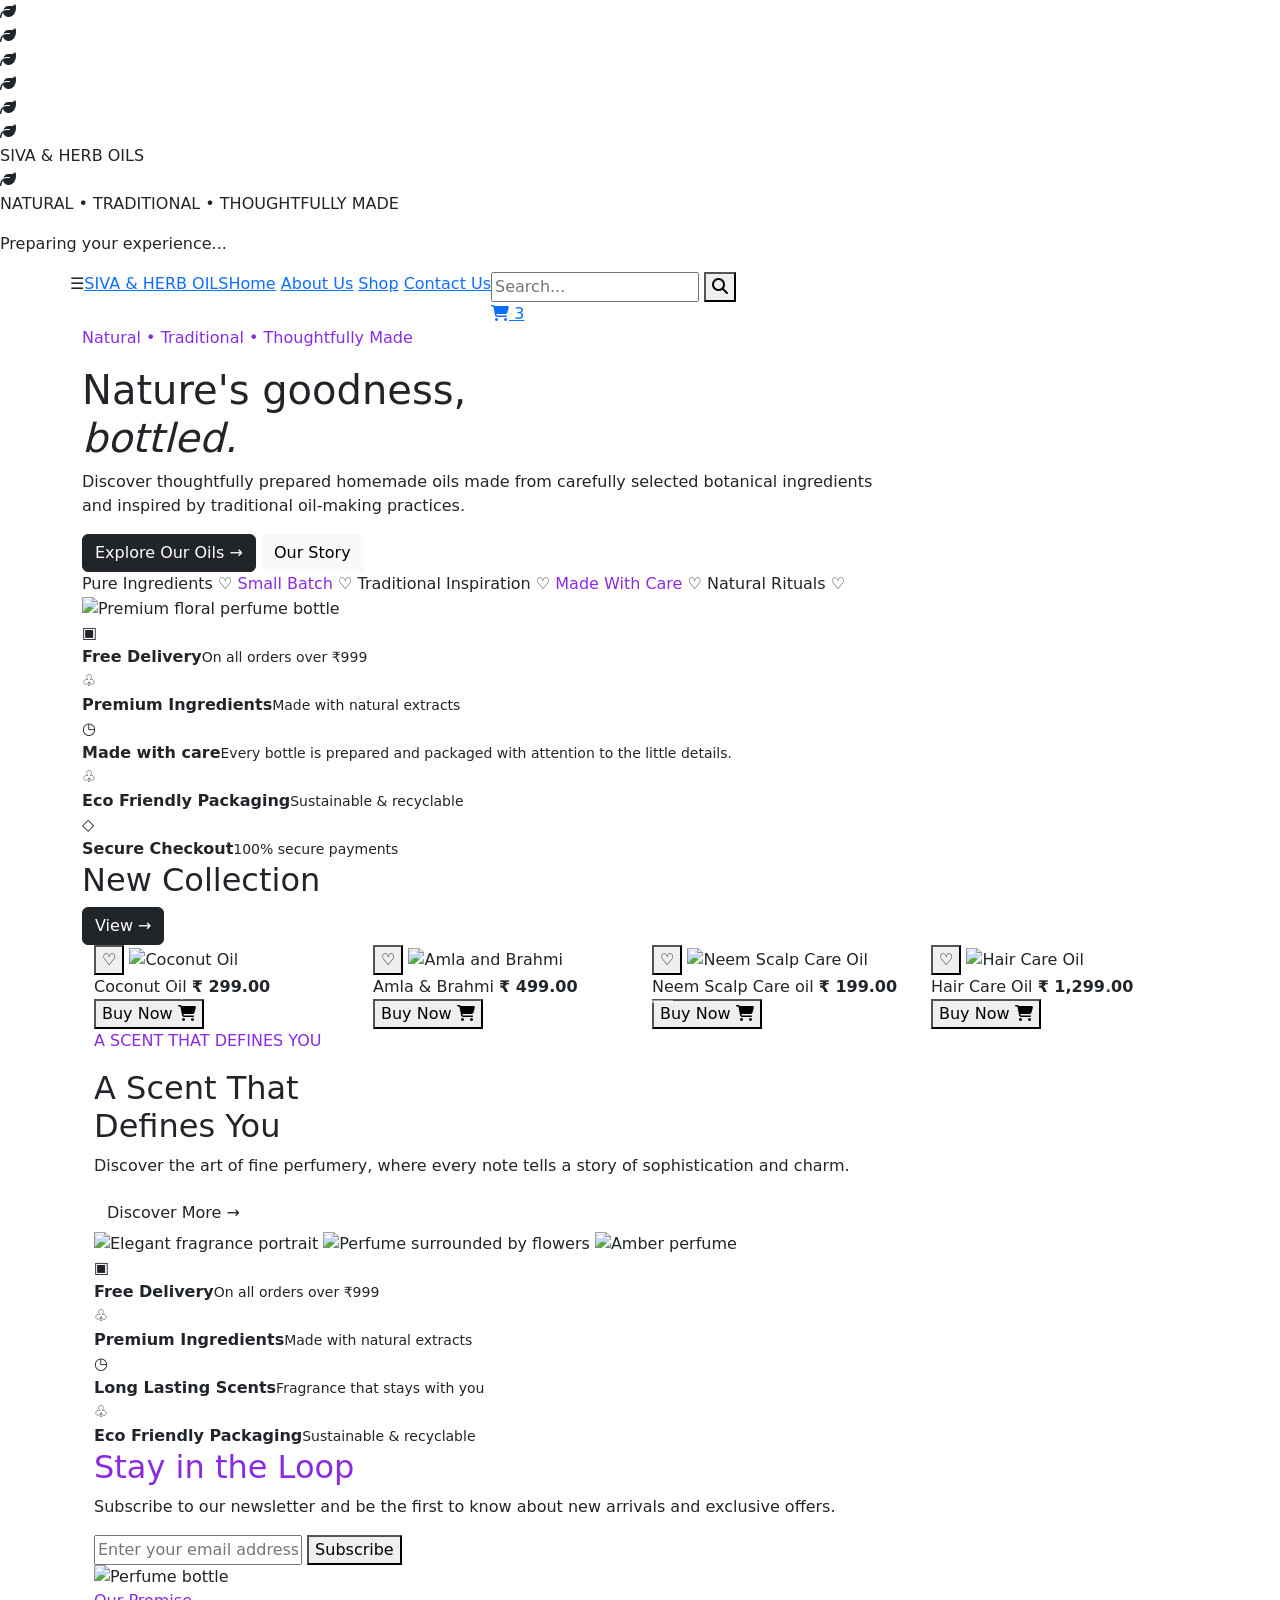
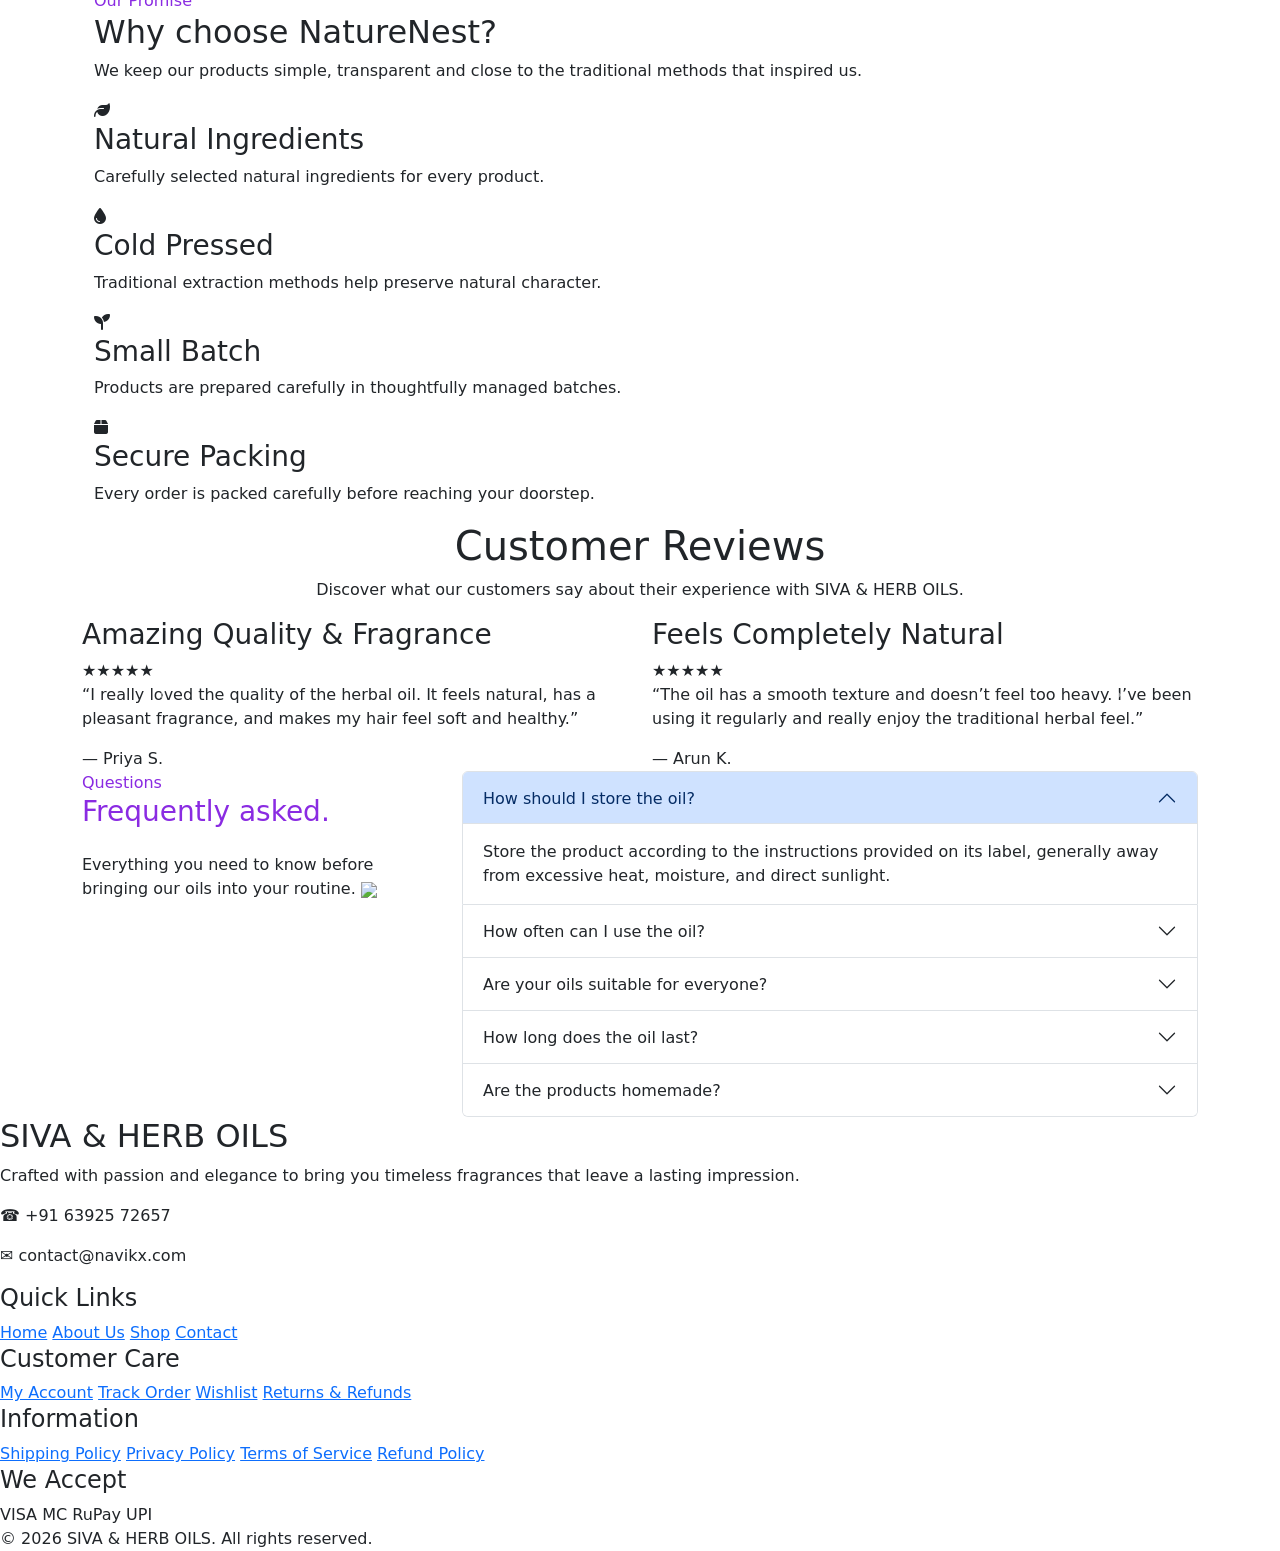
==== index.html @ 448be9ca "Update website" ====
<!doctype html>
<html lang="en">
<head>
  <meta charset="UTF-8" />
  <meta name="viewport" content="width=device-width, initial-scale=1.0" />
  <meta name="description" content=" premium fragrance storefront" />
  <title> SIVA & HERB OILS</title>
  <link rel="stylesheet" href="style.css" />
  <!-- Bootstrap CSS -->
  <link href="https://cdn.jsdelivr.net/npm/bootstrap@5.3.3/dist/css/bootstrap.min.css" rel="stylesheet">
  <link rel="stylesheet" href="https://cdnjs.cloudflare.com/ajax/libs/font-awesome/4.7.0/css/font-awesome.min.css">

  <!-- Bootstrap JS -->
  <script src="https://cdn.jsdelivr.net/npm/bootstrap@5.3.3/dist/js/bootstrap.bundle.min.js"></script>

  <!-- Font Awesome -->
  <link rel="stylesheet" href="https://cdnjs.cloudflare.com/ajax/libs/font-awesome/6.5.2/css/all.min.css">
  <!---loading text-->
<div class="site-loader">

        <!-- Background Leaves -->

        <div class="loading-leaf leaf-1">
            <i class="fa-solid fa-leaf"></i>
        </div>

        <div class="loading-leaf leaf-2">
            <i class="fa-solid fa-leaf"></i>
        </div>

        <div class="loading-leaf leaf-3">
            <i class="fa-solid fa-leaf"></i>
        </div>

        <div class="loading-leaf leaf-4">
            <i class="fa-solid fa-leaf"></i>
        </div>

        <div class="loading-leaf leaf-5">
            <i class="fa-solid fa-leaf"></i>
        </div>

        <div class="loading-leaf leaf-6">
            <i class="fa-solid fa-leaf"></i>
        </div>


        <!-- Loader Content -->

        <div class="loader-content">

            <div class="loader-brand">
                SIVA & HERB OILS
            </div>

            <div class="loader-symbol">

                <div class="loader-ring"></div>

                <div class="loader-leaf">
                    <i class="fa-solid fa-leaf"></i>
                </div>

            </div>

            <p class="loader-subtitle">
                NATURAL • TRADITIONAL • THOUGHTFULLY MADE
            </p>

            <div class="loader-line">
                <span></span>
            </div>

            <p class="loader-text">
                Preparing your experience...
            </p>

        </div>

    </div>
  <!---navbar-->
  <header class="site-header">
    <div class="container nav">

      <!-- Mobile Menu -->
      <div class="icon-btn mobile-menu" id="menuBtn" aria-label="Open menu">
        ☰
      </div>

      <!-- Logo -->
      <a href="index.html" class="brand">
        SIVA & HERB OILS
      </a>

      <!-- Navigation -->
      <nav id="navLinks">
        <a class="active" href="index.html">Home</a>
        <a href="seller.html">About Us</a>
        <a href="catalog.html">Shop</a>
        <a href="contact.html">Contact Us</a>
      </nav>
      <!-- Navigation Actions -->
      <div class="nav-actions">

        <!-- Search -->
        <div class="search-container">
          <form action="" class="search-form">

            <input type="text" name="search" placeholder="Search..." aria-label="Search">

            <button type="submit" aria-label="Search">
              <i class="fa fa-search"></i>
            </button>

          </form>
        </div>


        <!-- Cart -->
        <a href="add to card .html" class="cart-link" aria-label="Shopping Cart">

          <i class="fa-solid fa-cart-shopping"></i>

          <span class="cart-count">3</span>

        </a>

      </div>



    </div>
  </header>
  <!--home-->
  <main id="home">
    <section class="hero container">
      <div class="hero-copy">
        <p class="eyebrow" style="color: blueviolet;">Natural • Traditional • Thoughtfully Made</p>
        <h1>Nature's goodness,<br /><em>bottled.</em></h1>
        <p class="hero-text">
          Discover thoughtfully prepared homemade oils made from carefully
          selected botanical ingredients <br class="desktop" />and inspired by traditional
          oil-making practices.

        </p>

        <div class="hero-buttons">
          <a class="btn btn-dark" href="#collections">Explore Our Oils <span>→</span></a>
          <a class="btn btn-light" href="#story">Our Story</a>
        </div>

        <!--morquee-->
        <section class="marquee-section">
          <div class="marquee">
            <div class="marquee-track">
              <span>Pure Ingredients</Inp></span>
              <span class="marquee-dot">♡</span>

              <span style="color: blueviolet">Small Batch</span>
              <span class="marquee-dot">♡</span>

              <span>Traditional Inspiration</Inp> </span>
              <span class="marquee-dot">♡</span>

              <span style="color: blueviolet">Made With Care</span>
              <span class="marquee-dot">♡</span>

              <span>Natural Rituals</span>
              <span class="marquee-dot">♡</span>

            </div>
          </div>
        </section>
      </div>
      </div>

      <div class="hero-art">
        <img src="assets/hero-bottle.jpg" alt="Premium floral perfume bottle" />
        <div class="hero-thumbs">
        </div>

      </div>
    </section>

    <section class="benefits container" aria-label="Store benefits">
      <div>
        <span class="benefit-icon">▣</span>
        <div><b>Free Delivery</b><small>On all orders over ₹999</small></div>
      </div>
      <div>
        <span class="benefit-icon">♧</span>
        <div>
          <b>Premium Ingredients</b><small>Made with natural extracts</small>
        </div>
      </div>
      <div>
        <span class="benefit-icon">◷</span>
        <div>
          <b>Made with care</b><small>Every bottle is prepared and packaged with attention to the little
            details.</small>
        </div>
      </div>
      <div>
        <span class="benefit-icon">♧</span>
        <div>
          <b>Eco Friendly Packaging</b><small>Sustainable &amp; recyclable</small>
        </div>
      </div>
      <div>
        <span class="benefit-icon">◇</span>
        <div><b>Secure Checkout</b><small>100% secure payments</small></div>
      </div>
    </section>
    <!---products-->
    <section class="section container" id="collections">
      <div class="section-head">
        <h2>New Collection</h2>
        <div class="head-actions">
          <a class="btn btn-dark" href="catalog.html">View <span>→</span></a>
        </div>
      </div>
      <!--product cards-->
      <section class="product-section" id="shop">
        <div class="container">
          <div id="productCarousel" class="carousel slide" data-bs-ride="carousel">
            <!-- Carousel Items -->
            <div class="carousel-inner">
              <!-- Slide 1 -->
              <div class="carousel-item active">
                <div class="row g-4">

                  <div class="col-lg-3 col-md-6">
                    <article class="product-card">
                      <button class="heart">♡</button>
                      <img src="assets/product-1.jpg" alt="Coconut Oil">

                      <div class="product-info">
                        <div class="product-details">
                          <span>Coconut Oil</span>
                          <b>₹ 299.00</b>
                        </div>

                        <a href="p1.html"><button type="button" class="buy-btn">
                          Buy Now
                          <i class="fa-solid fa-cart-shopping"></i>
                        </button></a>
                      </div>
                    </article>
                  </div>

                  <div class="col-lg-3 col-md-6">
                    <article class="product-card featured">
                      <button class="heart">♡</button>
                      <img src="assets/product-2.jpg" alt="Amla and Brahmi">

                      <div class="product-info">
                        <div class="product-details">
                          <span>Amla &amp; Brahmi</span>
                          <b>₹ 499.00</b>
                        </div>

                        <a href=" "><button type="button" class="buy-btn">
                          Buy Now
                          <i class="fa-solid fa-cart-shopping"></i>
                        </button></a>
                      </div>
                    </article>
                  </div>

                  <div class="col-lg-3 col-md-6">
                    <article class="product-card">
                      <button class="heart">♡</button>
                      <img src="assets/product-4.jpg" alt="Neem Scalp Care Oil">

                      <div class="product-info">
                        <div class="product-details">
                          <span>Neem Scalp Care oil</span>
                          <b>₹ 199.00</b>
                        </div>

                        <a href=" "><button type="button" class="buy-btn">
                          Buy Now
                          <i class="fa-solid fa-cart-shopping"></i>
                        </button></a>
                      </div>
                    </article>
                  </div>

                  <div class="col-lg-3 col-md-6">
                    <article class="product-card">
                      <button class="heart">♡</button>
                      <img src="assets/product-6.jpg" alt="Hair Care Oil">
                      <div class="product-info">
                        <div class="product-details">
                          <span>Hair Care Oil</span>
                          <b>₹ 1,299.00</b>
                        </div>
                        <a href=" "><button type="button" class="buy-btn">
                          Buy Now
                          <i class="fa-solid fa-cart-shopping"></i>
                        </button></a>
                      </div>
                    </article>
                  </div>

                </div>
              </div>

              <!-- Slide 2 -->
              <div class="carousel-item">
                <div class="row g-4">
                  <div class="col-lg-3 col-md-6">
                    <article class="product-card">
                      <button class="heart">♡</button>
                      <img src="assets/watermarked_img_14638677125859379117.jpg" alt="Velvet Hair Oil">
                      <div class="product-info">
                        <div class="product-details">
                          <span>Velvet Hair Oil</span>
                          <b>₹ 1,399.00</b>
                        </div>
                        <a href=" "><button type="button" class="buy-btn">
                          Buy Now
                          <i class="fa-solid fa-cart-shopping"></i>
                        </button></a>
                      </div>
                    </article>
                  </div>

                  <div class="col-lg-3 col-md-6">
                    <article class="product-card">
                      <button class="heart">♡</button>
                      <img src="assets/Screenshot 2026-09-10 103944.png" alt="Coconut Hair Oil">
                      <div class="product-info">
                        <div class="product-details">
                          <span>Sesame Oil</span>
                          <b>₹ 399.00</b>
                        </div>
                        <a href=" "><button type="button" class="buy-btn">
                          Buy Now
                          <i class="fa-solid fa-cart-shopping"></i>
                        </button></a>
                      </div>
                    </article>
                  </div>

                  <div class="col-lg-3 col-md-6">
                    <article class="product-card featured">
                      <button class="heart">♡</button>
                      <img src="assets/Screenshot 2026-09-10 104048.png" alt="Amla Brahmi Oil">

                      <div class="product-info">
                        <div class="product-details">
                          <span>BhringRai Oil</span>
                          <b>₹ 599.00</b>
                        </div>
                        <a href=" "><button type="button" class="buy-btn">
                          Buy Now
                          <i class="fa-solid fa-cart-shopping"></i>
                        </button></a>
                      </div>
                    </article>
                  </div>

                  <div class="col-lg-3 col-md-6">
                    <article class="product-card">
                      <button class="heart">♡</button>
                      <img src="assets/product-8.jpg" alt="Neem Oil">

                      <div class="product-info">
                        <div class="product-details">
                          <span>Tea Tree Oil</span>
                          <b>₹ 699.00</b>
                        </div>

                        <a href=" "><button type="button" class="buy-btn">
                          Buy Now
                          <i class="fa-solid fa-cart-shopping"></i>
                        </button></a>
                      </div>
                    </article>
                  </div>
                </div>
              </div>

              <!--slide 3-->
            </div>

            <!-- Previous Button -->
            <button class="carousel-control-prev" type="button" data-bs-target="#productCarousel" data-bs-slide="prev">
              <span class="carousel-control-prev-icon"></span>
              <span class="visually-hidden">Previous</span>
            </button>

            <!-- Next Button -->
            <button class="carousel-control-next" type="button" data-bs-target="#productCarousel" data-bs-slide="next">
              <span class="carousel-control-next-icon"></span>
              <span class="visually-hidden">Next</span>
            </button>

            <!-- Indicators -->
            <div class="carousel-indicators">
              <button type="button" data-bs-target="#productCarousel" data-bs-slide-to="0" class="active"></button>

              <button type="button" data-bs-target="#productCarousel" data-bs-slide-to="1"></button>
            </div>

          </div>
        </div>
      </section>

      <!--story-->
      <section class="story container" id="story">
        <div class="story-copy">
          <p class="eyebrow" style="color: blueviolet;">A SCENT THAT DEFINES YOU</p>
          <h2>A Scent That<br />Defines You</h2>
          <p>
            Discover the art of fine perfumery, where every note tells a story
            of sophistication and charm.
          </p>
          <a class="btn btn-white" href="#guide">Discover More <span>→</span></a>
        </div>
        <div class="story-images">
          <img class="portrait" src="assets/watermarked_img_14638677125859379117.jpg"
            alt="Elegant fragrance portrait" />
          <img src="assets/story-bottle.jpg" alt="Perfume surrounded by flowers" />
          <img class="small-story" src="assets/story-small.jpg" alt="Amber perfume" />
        </div>
      </section>
      <!--benefits-->
      <section class="benefits container second-benefits">
        <div>
          <span class="benefit-icon">▣</span>
          <div><b>Free Delivery</b><small>On all orders over ₹999</small></div>
        </div>
        <div>
          <span class="benefit-icon">♧</span>
          <div>
            <b>Premium Ingredients</b><small>Made with natural extracts</small>
          </div>
        </div>
        <div>
          <span class="benefit-icon">◷</span>
          <div>
            <b>Long Lasting Scents</b><small>Fragrance that stays with you</small>
          </div>
        </div>
        <div>
          <span class="benefit-icon">♧</span>
          <div>
            <b>Eco Friendly Packaging</b><small>Sustainable &amp; recyclable</small>
          </div>
        </div>
      </section>



      <!--newsletter-->
      <section class="newsletter container">
        <div>
          <h2 style="color: blueviolet;">Stay in the Loop</h2>
          <p>
            Subscribe to our newsletter and be the first to know about new
            arrivals and exclusive offers.
          </p>
        </div>
        <form id="newsletterForm">
          <input type="email" placeholder="Enter your email address" required />
          <button type="submit">Subscribe</button>
        </form>
        <img src="assets/type of oils.jpg" alt="Perfume bottle" />

      </section>


      <!--guide-->
      <section class="quality-section" id="quality">

        <div class="container">

          <div class="quality-heading">

            <div class="small-label" style="color: blueviolet;">
              Our Promise
            </div>

            <h2>
              Why choose NatureNest?
            </h2>

            <p>
              We keep our products simple, transparent and
              close to the traditional methods that inspired us.
            </p>

          </div>


          <div class="quality-grid">


            <div class="quality-card">

              <div class="quality-icon">
                <i class="fa-solid fa-leaf"></i>
              </div>

              <h3>
                Natural Ingredients
              </h3>

              <p>
                Carefully selected natural ingredients
                for every product.
              </p>

            </div>


            <div class="quality-card">

              <div class="quality-icon">
                <i class="fa-solid fa-droplet"></i>
              </div>

              <h3>
                Cold Pressed
              </h3>

              <p>
                Traditional extraction methods help
                preserve natural character.
              </p>

            </div>


            <div class="quality-card">

              <div class="quality-icon">
                <i class="fa-solid fa-seedling"></i>
              </div>

              <h3>
                Small Batch
              </h3>

              <p>
                Products are prepared carefully in
                thoughtfully managed batches.
              </p>

            </div>


            <div class="quality-card">

              <div class="quality-icon">
                <i class="fa-solid fa-box"></i>
              </div>

              <h3>
                Secure Packing
              </h3>

              <p>
                Every order is packed carefully before
                reaching your doorstep.
              </p>

            </div>


          </div>

        </div>

      </section>

  </main>



  <!-- CUSTOMER REVIEWS -->
  <section class="reviews-section">

    <div class="container">

      <div class="review-heading text-center">
        <h1>Customer Reviews</h1>
        <p>
          Discover what our customers say about their experience with
          SIVA & HERB OILS.
        </p>
      </div>

      <div id="reviewCarousel" class="carousel slide" data-bs-ride="carousel">

        <div class="carousel-inner">

          <!-- SLIDE 1 -->
          <div class="carousel-item active">

            <div class="row g-4 justify-content-center">

              <div class="col-lg-6 col-md-6 col-12">
                <div class="review-card">

                  <h3>Amazing Quality &  Fragrance</h3>

                  <div class="stars">★★★★★</div>

                  <p>
                    “I really loved the quality of the herbal oil.
                    It feels natural, has a pleasant fragrance, and
                    makes my hair feel soft and healthy.”
                  </p>

                  <span>— Priya S.</span>

                </div>
              </div>

              <div class="col-lg-6 col-md-6 col-12">
                <div class="review-card">

                  <h3>Feels Completely Natural</h3>

                  <div class="stars">★★★★★</div>

                  <p>
                    “The oil has a smooth texture and doesn’t feel too
                    heavy. I’ve been using it regularly and really enjoy
                    the traditional herbal feel.”
                  </p>

                  <span>— Arun K.</span>

                </div>
              </div>

            </div>
          </div>


          <!-- SLIDE 2 -->
          <div class="carousel-item">

            <div class="row g-4 justify-content-center">

              <div class="col-lg-6 col-md-6 col-12">
                <div class="review-card">

                  <h3>Great Product for Regular Use</h3>

                  <div class="stars">★★★★★</div>

                  <p>
                    “I ordered the Amla &  Brahmi oil and was impressed
                    with the packaging and quality. It has become part of
                    my weekly hair-care routine.”
                  </p>

                  <span>— Meena R.</span>
                  
                </div>
              </div>

              <div class="col-lg-6 col-md-6 col-12">
                <div class="review-card">

                  <h3>Beautiful Packaging</h3>

                  <div class="stars">★★★★★</div>

                  <p>
                    “The product arrived neatly packed and looked exactly
                    as shown. The herbal fragrance is very pleasant.”
                  </p>

                  <span>— Karthik M.</span>

                </div>
              </div>

            </div>
          </div>


          <!-- SLIDE 3 -->
          <div class="carousel-item">

            <div class="row g-4 justify-content-center">

              <div class="col-lg-6 col-md-6 col-12">
                <div class="review-card">

                  <h3>A Wonderful Traditional Touch</h3>

                  <div class="stars">★★★★★</div>

                  <p>
                    “I like that the product focuses on botanical
                    ingredients and traditional oil-making inspiration.
                    The overall experience has been excellent.”
                  </p>

                  <span>— Divya P.</span>

                </div>
              </div>

              <div class="col-lg-6 col-md-6 col-12">
                <div class="review-card">

                  <h3>Feels Natural</h3>

                  <div class="stars">★★★★★</div>

                  <p>
                    “I was impressed with the natural ingredients and
                    traditional feel of the product. The packaging was
                    also neat and attractive.”
                  </p>

                  <span>— Prasanth S.</span>

                </div>
              </div>

            </div>
          </div>

        </div>


        <!-- PREVIOUS BUTTON -->
        <button class="carousel-control-prev" type="button" data-bs-target="#reviewCarousel" data-bs-slide="prev">

          <span class="carousel-control-prev-icon"></span>
          <span class="visually-hidden">Previous</span>

        </button>


        <!-- NEXT BUTTON -->
        <button class="carousel-control-next" type="button" data-bs-target="#reviewCarousel" data-bs-slide="next">

          <span class="carousel-control-next-icon"></span>
          <span class="visually-hidden">Next</span>

        </button>

      </div>

    </div>

  </section>


  <!--faq---->
  <section class="faq" id="faq">

    <div class="container">

      <div class="row">

        <div class="col-lg-4 mb-5 mb-lg-0">

          <div class="section-label" style="color: blueviolet;">
            Questions<h3 class="section-title">
              Frequently
              asked.
            </h3>
          </div>


          <p class="section-description mt-4">
            Everything you need to know before bringing
            our oils into your routine.

            <img src="assets/watermarked_img_14638677125859379117.jpg">
          </p>
        </div>
        <div class="col-lg-8">

          <div class="accordion" id="faqAccordion">
            <div class="accordion-item">

              <h2 class="accordion-header">

                <button class="accordion-button" type="button" data-bs-toggle="collapse" data-bs-target="#faq1">
                  How should I store the oil?
                </button>

              </h2>

              <div id="faq1" class="accordion-collapse collapse show" data-bs-parent="#faqAccordion">

                <div class="accordion-body">

                  Store the product according to the
                  instructions provided on its label,
                  generally away from excessive heat,
                  moisture, and direct sunlight.

                </div>

              </div>
            </div>
            <div class="accordion-item">

              <h2 class="accordion-header">

                <button class="accordion-button collapsed" type="button" data-bs-toggle="collapse"
                  data-bs-target="#faq2">
                  How often can I use the oil?
                </button>

              </h2>

              <div id="faq2" class="accordion-collapse collapse" data-bs-parent="#faqAccordion">

                <div class="accordion-body">

                  Follow the recommended usage
                  instructions provided with the specific
                  product. Individual routines can vary.

                </div>

              </div>

            </div>


            <div class="accordion-item">

              <h2 class="accordion-header">

                <button class="accordion-button collapsed" type="button" data-bs-toggle="collapse"
                  data-bs-target="#faq3">
                  Are your oils suitable for everyone?
                </button>

              </h2>

              <div id="faq3" class="accordion-collapse collapse" data-bs-parent="#faqAccordion">

                <div class="accordion-body">

                  Not necessarily. Always review the
                  ingredient list before use. If you have
                  allergies or sensitive skin, consider a
                  patch test before wider use.

                </div>

              </div>

            </div>


            <div class="accordion-item">

              <h2 class="accordion-header">

                <button class="accordion-button collapsed" type="button" data-bs-toggle="collapse"
                  data-bs-target="#faq4">
                  How long does the oil last?
                </button>

              </h2>

              <div id="faq4" class="accordion-collapse collapse" data-bs-parent="#faqAccordion">

                <div class="accordion-body">

                  Please check the expiry or best-before
                  information printed on the product
                  packaging.

                </div>

              </div>

            </div>


            <div class="accordion-item">

              <h2 class="accordion-header">

                <button class="accordion-button collapsed" type="button" data-bs-toggle="collapse"
                  data-bs-target="#faq5">
                  Are the products homemade?
                </button>

              </h2>

              <div id="faq5" class="accordion-collapse collapse" data-bs-parent="#faqAccordion">

                <div class="accordion-body">

                  Our oils are prepared in small batches
                  using the ingredients and preparation
                  methods described for each product.

                </div>

              </div>

            </div>


          </div>

        </div>

      </div>

    </div>

  </section>

  <!---contact-->
  <footer id="contact">
    <div class="footer-container">

      <!-- Company -->
      <div class="footer-box company">
        <h2>SIVA &amp; HERB OILS</h2>

        <p>
          Crafted with passion and elegance to bring you timeless fragrances
          that leave a lasting impression.
        </p>

        <p>☎ <span>+91 63925 72657</span></p>
        <p>✉ <span>contact@navikx.com</span></p>
      </div>

      <!-- Quick Links -->
      <div class="footer-box">
        <h4>Quick Links</h4>

        <a href="index.html">Home</a>
        <a href="seller.html">About Us</a>
        <a href="catalog.html">Shop</a>
        <a href="contact.html">Contact</a>
      </div>

      <!-- Customer Care -->
      <div class="footer-box">
        <h4>Customer Care</h4>

        <a href="#">My Account</a>
        <a href="#">Track Order</a>
        <a href="#">Wishlist</a>
        <a href="#">Returns &amp; Refunds</a>
      </div>

      <!-- Information -->
      <div class="footer-box">
        <h4>Information</h4>
        <a href="#">Shipping Policy</a>
        <a href="#">Privacy Policy</a>
        <a href="#">Terms of Service</a>
        <a href="#">Refund Policy</a>
      </div>
      <!-- Payments -->
      <div class="footer-box payment-box">
        <h4>We Accept</h4>

        <div class="payments">
          <span>VISA</span>
          <span>MC</span>
          <span>RuPay</span>
          <span>UPI</span>
        </div>
      </div>
    </div>
    <!-- Copyright -->
    <div class="copyright">
      © 2026 SIVA &amp; HERB OILS. All rights reserved.
    </div>
  </footer>

  <script src="script.js"></script>
  </body>

</html>
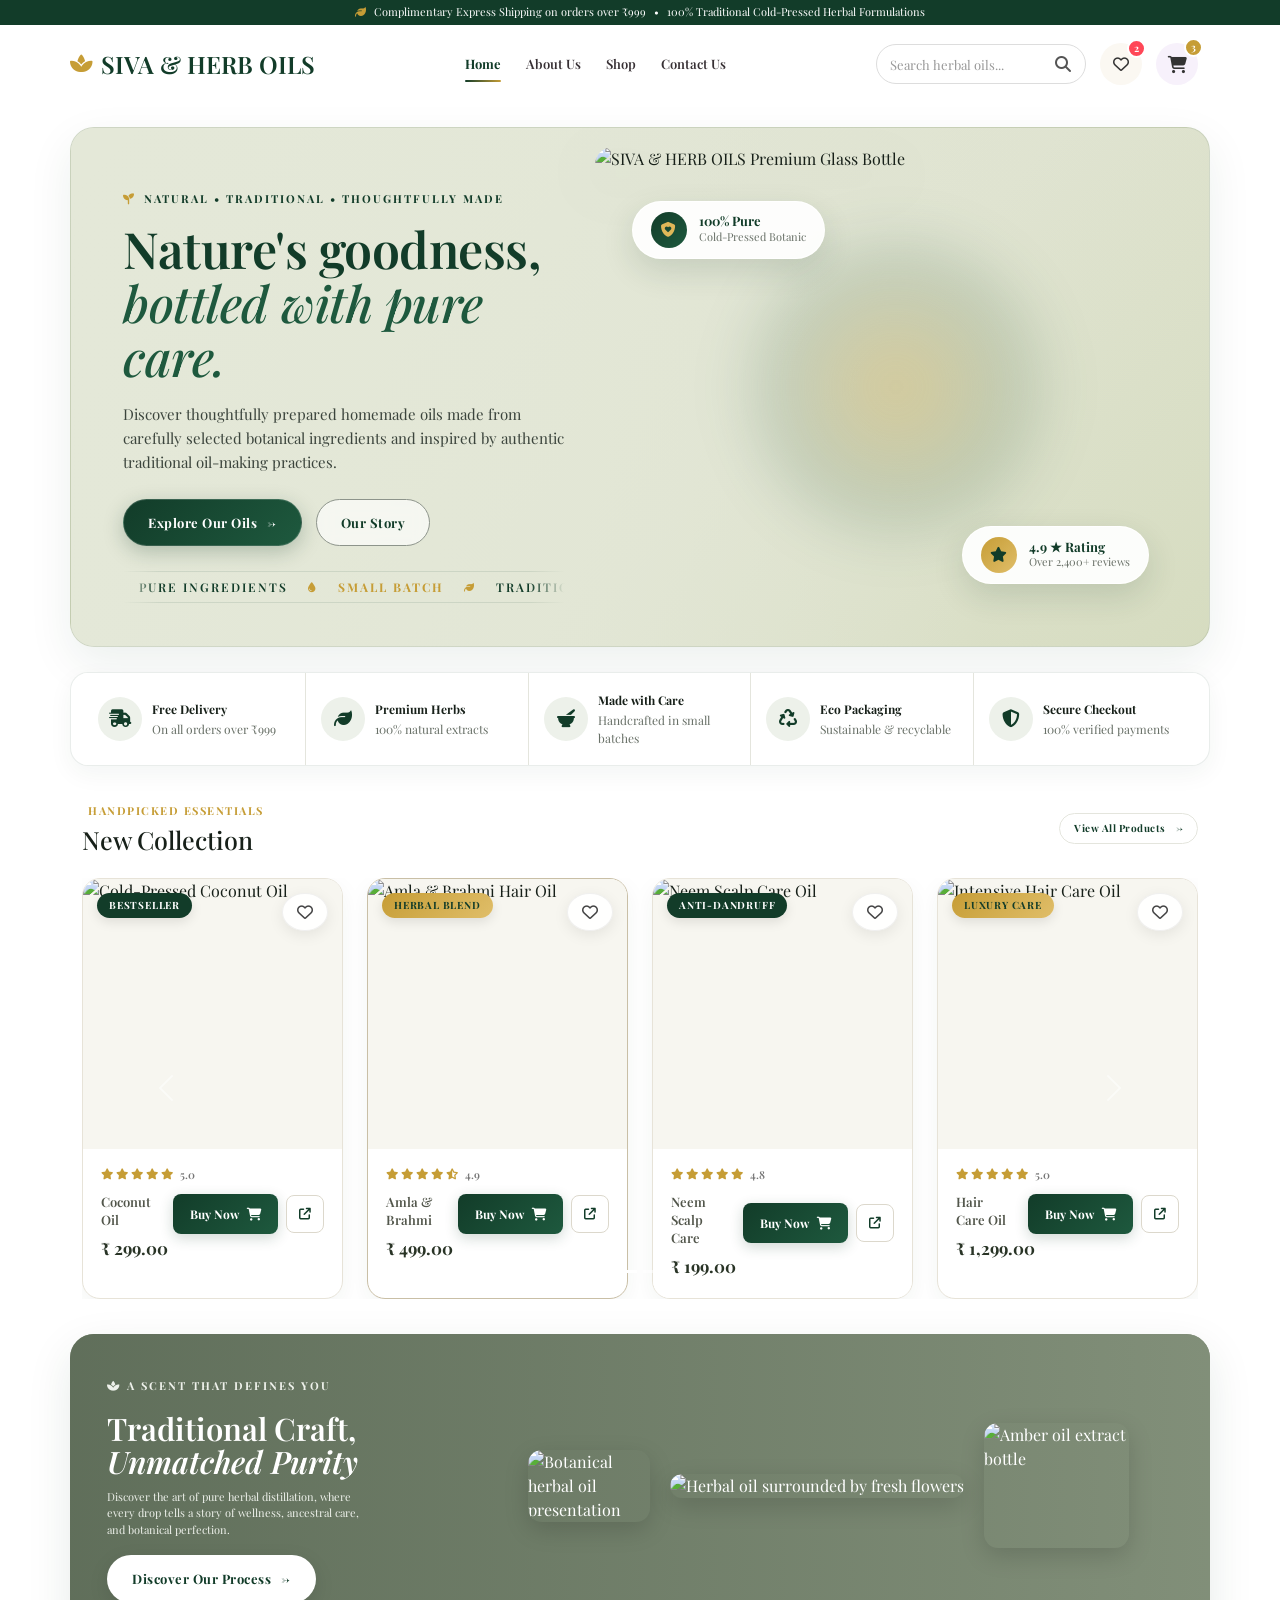
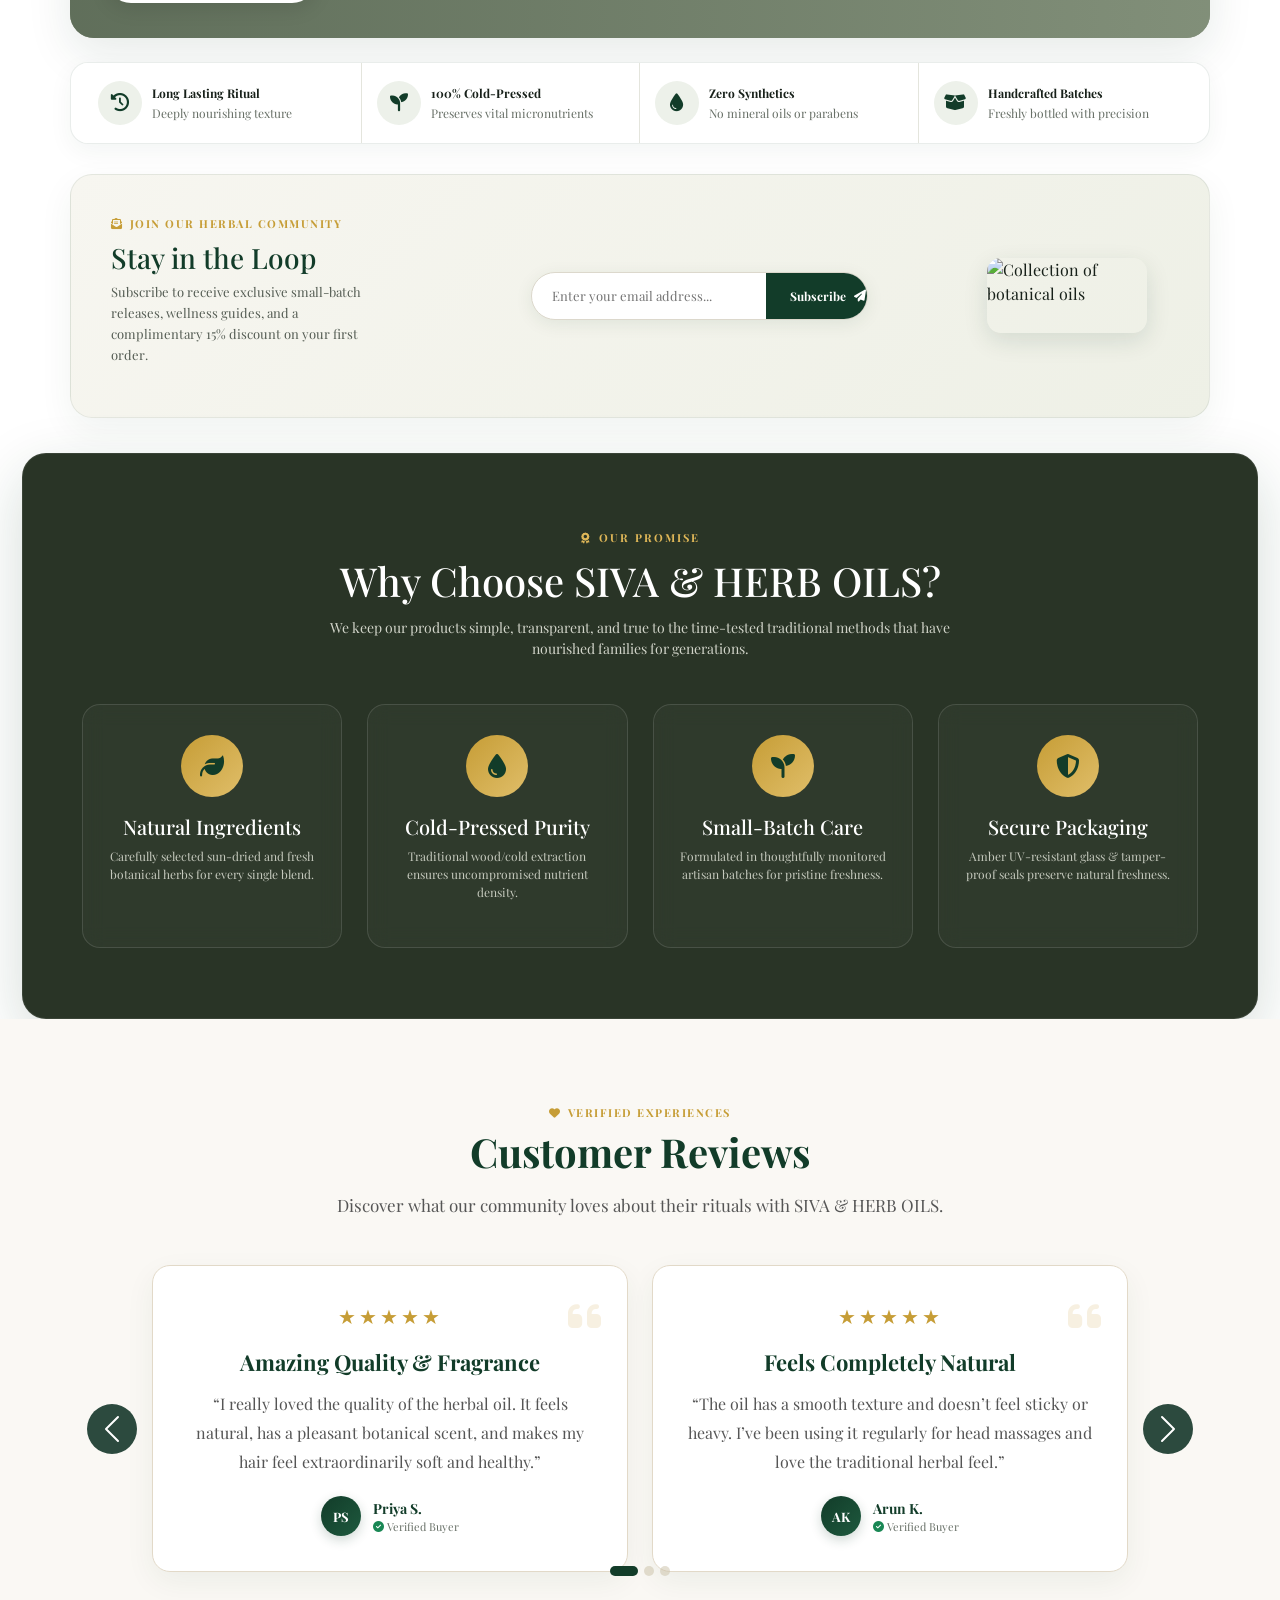
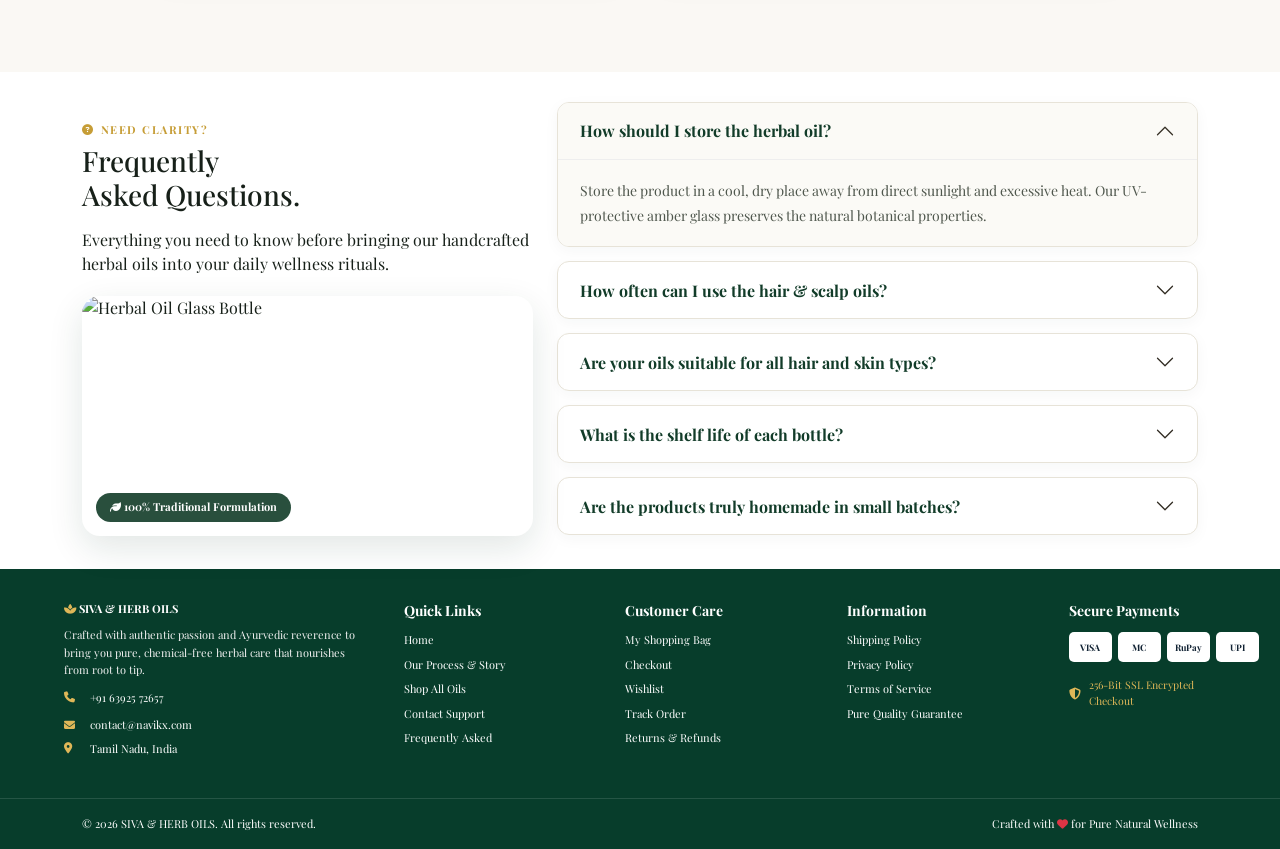
==== commit 36ea005a: "Initial project" ====
--- a/index.html
+++ b/index.html
@@ -3,959 +3,927 @@
 <head>
   <meta charset="UTF-8" />
   <meta name="viewport" content="width=device-width, initial-scale=1.0" />
-  <meta name="description" content=" premium fragrance storefront" />
-  <title> SIVA & HERB OILS</title>
-  <link rel="stylesheet" href="style.css" />
+  <meta name="description" content="SIVA & HERB OILS - Premium homemade herbal, hair and skin care oils prepared from pure botanical ingredients." />
+  <title>SIVA & HERB OILS | Natural Botanical Herbal Care</title>
+
+  <!-- Google Fonts -->
+  <link rel="preconnect" href="https://fonts.googleapis.com">
+  <link rel="preconnect" href="https://fonts.gstatic.com" crossorigin>
+  <link href="https://fonts.googleapis.com/css2?family=DM+Sans:ital,opsz,wght@0,9..40,400..700;1,9..40,400..700&family=Playfair+Display:ital,wght@0,500..800;1,500..800&display=swap" rel="stylesheet">
+
   <!-- Bootstrap CSS -->
   <link href="https://cdn.jsdelivr.net/npm/bootstrap@5.3.3/dist/css/bootstrap.min.css" rel="stylesheet">
-  <link rel="stylesheet" href="https://cdnjs.cloudflare.com/ajax/libs/font-awesome/4.7.0/css/font-awesome.min.css">
-
-  <!-- Bootstrap JS -->
-  <script src="https://cdn.jsdelivr.net/npm/bootstrap@5.3.3/dist/js/bootstrap.bundle.min.js"></script>
-
+  
   <!-- Font Awesome -->
   <link rel="stylesheet" href="https://cdnjs.cloudflare.com/ajax/libs/font-awesome/6.5.2/css/all.min.css">
-  <!---loading text-->
-<div class="site-loader">
-
-        <!-- Background Leaves -->
-
-        <div class="loading-leaf leaf-1">
-            <i class="fa-solid fa-leaf"></i>
-        </div>
-
-        <div class="loading-leaf leaf-2">
-            <i class="fa-solid fa-leaf"></i>
-        </div>
-
-        <div class="loading-leaf leaf-3">
-            <i class="fa-solid fa-leaf"></i>
-        </div>
-
-        <div class="loading-leaf leaf-4">
-            <i class="fa-solid fa-leaf"></i>
-        </div>
-
-        <div class="loading-leaf leaf-5">
-            <i class="fa-solid fa-leaf"></i>
-        </div>
-
-        <div class="loading-leaf leaf-6">
-            <i class="fa-solid fa-leaf"></i>
-        </div>
-
-
-        <!-- Loader Content -->
-
-        <div class="loader-content">
-
-            <div class="loader-brand">
-                SIVA & HERB OILS
-            </div>
-
-            <div class="loader-symbol">
-
-                <div class="loader-ring"></div>
-
-                <div class="loader-leaf">
-                    <i class="fa-solid fa-leaf"></i>
-                </div>
-
-            </div>
-
-            <p class="loader-subtitle">
-                NATURAL • TRADITIONAL • THOUGHTFULLY MADE
-            </p>
-
-            <div class="loader-line">
-                <span></span>
-            </div>
-
-            <p class="loader-text">
-                Preparing your experience...
-            </p>
-
-        </div>
-
+
+  <!-- Main Stylesheet -->
+  <link rel="stylesheet" href="style.css" />
+</head>
+<body>
+
+  <!-- Site Preloader Screen -->
+  <div class="site-loader" id="siteLoader">
+    <!-- Background Animated Floating Leaves -->
+    <div class="loading-leaf leaf-1"><i class="fa-solid fa-leaf"></i></div>
+    <div class="loading-leaf leaf-2"><i class="fa-solid fa-leaf"></i></div>
+    <div class="loading-leaf leaf-3"><i class="fa-solid fa-leaf"></i></div>
+    <div class="loading-leaf leaf-4"><i class="fa-solid fa-leaf"></i></div>
+    <div class="loading-leaf leaf-5"><i class="fa-solid fa-leaf"></i></div>
+    <div class="loading-leaf leaf-6"><i class="fa-solid fa-leaf"></i></div>
+
+    <!-- Loader Content -->
+    <div class="loader-content">
+      <div class="loader-brand">
+        SIVA &amp; HERB OILS
+      </div>
+
+      <div class="loader-symbol">
+        <div class="loader-ring"></div>
+        <div class="loader-leaf">
+          <i class="fa-solid fa-leaf"></i>
+        </div>
+      </div>
+
+      <p class="loader-subtitle">
+        NATURAL • TRADITIONAL • THOUGHTFULLY MADE
+      </p>
+
+      <div class="loader-line">
+        <span></span>
+      </div>
+
+      <p class="loader-text">
+        Preparing your botanical experience...
+      </p>
     </div>
-  <!---navbar-->
-  <header class="site-header">
+  </div>
+
+  <!-- Announcement Ribbon -->
+  <div class="announcement">
+    <i class="fa-solid fa-leaf text-gold"></i>
+    <span>Complimentary Express Shipping on orders over ₹999</span>
+    <span class="announcement-bullet">•</span>
+    <span>100% Traditional Cold-Pressed Herbal Formulations</span>
+  </div>
+
+  <!-- Header & Navigation -->
+  <header class="site-header" id="siteHeader">
     <div class="container nav">
-
-      <!-- Mobile Menu -->
+      <!-- Mobile Menu Toggle -->
       <div class="icon-btn mobile-menu" id="menuBtn" aria-label="Open menu">
         ☰
       </div>
 
-      <!-- Logo -->
+      <!-- Brand Logo -->
       <a href="index.html" class="brand">
-        SIVA & HERB OILS
+        <i class="fa-solid fa-spa brand-icon"></i>
+        <span>SIVA &amp; HERB OILS</span>
       </a>
 
-      <!-- Navigation -->
+      <!-- Navigation Links -->
       <nav id="navLinks">
         <a class="active" href="index.html">Home</a>
         <a href="seller.html">About Us</a>
         <a href="catalog.html">Shop</a>
         <a href="contact.html">Contact Us</a>
       </nav>
+
       <!-- Navigation Actions -->
       <div class="nav-actions">
-
-        <!-- Search -->
+        <!-- Search Bar -->
         <div class="search-container">
-          <form action="" class="search-form">
-
-            <input type="text" name="search" placeholder="Search..." aria-label="Search">
-
+          <form action="catalog.html" method="GET" class="search-form">
+            <input type="text" name="search" placeholder="Search herbal oils..." aria-label="Search">
             <button type="submit" aria-label="Search">
-              <i class="fa fa-search"></i>
+              <i class="fa-solid fa-magnifying-glass"></i>
             </button>
-
           </form>
         </div>
 
-
-        <!-- Cart -->
-        <a href="add to card .html" class="cart-link" aria-label="Shopping Cart">
-
+        <!-- Wishlist Link with Live Counter -->
+        <a href="catalog.html" class="wishlist-link" aria-label="Wishlist" title="View Wishlist">
+          <i class="fa-regular fa-heart"></i>
+          <span class="wishlist-count" id="wishlistCount">0</span>
+        </a>
+
+        <!-- Cart Link with Live Counter -->
+        <a href="cart.html" class="cart-link" aria-label="Shopping Cart" id="headerCartLink" title="View Bag">
           <i class="fa-solid fa-cart-shopping"></i>
-
-          <span class="cart-count">3</span>
-
+          <span class="cart-count" id="cartCount">0</span>
         </a>
-
-      </div>
-
-
-
+      </div>
     </div>
   </header>
-  <!--home-->
+
+  <!-- Main Content -->
   <main id="home">
-    <section class="hero container">
+
+    <!-- Hero Section -->
+    <section class="hero container reveal-on-scroll">
       <div class="hero-copy">
-        <p class="eyebrow" style="color: blueviolet;">Natural • Traditional • Thoughtfully Made</p>
-        <h1>Nature's goodness,<br /><em>bottled.</em></h1>
+        <div class="hero-eyebrow">
+          <i class="fa-solid fa-seedling"></i>
+          <span>Natural • Traditional • Thoughtfully Made</span>
+        </div>
+        <h1>Nature's goodness,<br /><em>bottled with pure care.</em></h1>
         <p class="hero-text">
           Discover thoughtfully prepared homemade oils made from carefully
-          selected botanical ingredients <br class="desktop" />and inspired by traditional
+          selected botanical ingredients and inspired by authentic traditional
           oil-making practices.
-
         </p>
 
         <div class="hero-buttons">
-          <a class="btn btn-dark" href="#collections">Explore Our Oils <span>→</span></a>
+          <a class="btn btn-dark" href="#collections">Explore Our Oils <span class="arrow-icon">→</span></a>
           <a class="btn btn-light" href="#story">Our Story</a>
         </div>
 
-        <!--morquee-->
-        <section class="marquee-section">
+        <!-- Continuous Silk Marquee -->
+        <div class="marquee-section">
           <div class="marquee">
             <div class="marquee-track">
-              <span>Pure Ingredients</Inp></span>
-              <span class="marquee-dot">♡</span>
-
-              <span style="color: blueviolet">Small Batch</span>
-              <span class="marquee-dot">♡</span>
-
-              <span>Traditional Inspiration</Inp> </span>
-              <span class="marquee-dot">♡</span>
-
-              <span style="color: blueviolet">Made With Care</span>
-              <span class="marquee-dot">♡</span>
-
-              <span>Natural Rituals</span>
-              <span class="marquee-dot">♡</span>
-
-            </div>
-          </div>
-        </section>
-      </div>
-      </div>
-
+              <span>Pure Ingredients</span>
+              <span class="marquee-dot"><i class="fa-solid fa-droplet"></i></span>
+              <span class="highlight">Small Batch</span>
+              <span class="marquee-dot"><i class="fa-solid fa-leaf"></i></span>
+              <span>Traditional Inspiration</span>
+              <span class="marquee-dot"><i class="fa-solid fa-spa"></i></span>
+              <span class="highlight">Cold Pressed</span>
+              <span class="marquee-dot"><i class="fa-solid fa-droplet"></i></span>
+              <span>100% Botanical Rituals</span>
+              <span class="marquee-dot"><i class="fa-solid fa-leaf"></i></span>
+              <!-- Repeated for infinite seamless loop -->
+              <span>Pure Ingredients</span>
+              <span class="marquee-dot"><i class="fa-solid fa-droplet"></i></span>
+              <span class="highlight">Small Batch</span>
+              <span class="marquee-dot"><i class="fa-solid fa-leaf"></i></span>
+              <span>Traditional Inspiration</span>
+              <span class="marquee-dot"><i class="fa-solid fa-spa"></i></span>
+              <span class="highlight">Cold Pressed</span>
+              <span class="marquee-dot"><i class="fa-solid fa-droplet"></i></span>
+              <span>100% Botanical Rituals</span>
+              <span class="marquee-dot"><i class="fa-solid fa-leaf"></i></span>
+            </div>
+          </div>
+        </div>
+      </div>
+
+      <!-- Hero Visual Art with Floating Aura & Badges -->
       <div class="hero-art">
-        <img src="assets/hero-bottle.jpg" alt="Premium floral perfume bottle" />
-        <div class="hero-thumbs">
-        </div>
-
+        <div class="hero-aura"></div>
+        <img class="hero-main-img" src="assets/hero-bottle.jpg" alt="SIVA & HERB OILS Premium Glass Bottle" />
+        
+        <!-- Floating Interactive Badge (Top) -->
+        <div class="floating-badge hero-badge-top">
+          <div class="badge-icon-wrap">
+            <i class="fa-solid fa-shield-heart"></i>
+          </div>
+          <div>
+            <strong>100% Pure</strong>
+            <small>Cold-Pressed Botanic</small>
+          </div>
+        </div>
+
+        <!-- Floating Interactive Badge (Bottom) -->
+        <div class="floating-badge hero-badge-bottom">
+          <div class="badge-icon-wrap">
+            <i class="fa-solid fa-star"></i>
+          </div>
+          <div>
+            <strong>4.9 ★ Rating</strong>
+            <small>Over 2,400+ reviews</small>
+          </div>
+        </div>
       </div>
     </section>
 
-    <section class="benefits container" aria-label="Store benefits">
-      <div>
-        <span class="benefit-icon">▣</span>
+    <!-- Benefits Strip -->
+    <section class="benefits container reveal-on-scroll" aria-label="Store benefits">
+      <div class="benefit-item">
+        <span class="benefit-icon"><i class="fa-solid fa-truck-fast"></i></span>
         <div><b>Free Delivery</b><small>On all orders over ₹999</small></div>
       </div>
-      <div>
-        <span class="benefit-icon">♧</span>
+      <div class="benefit-item">
+        <span class="benefit-icon"><i class="fa-solid fa-leaf"></i></span>
+        <div><b>Premium Herbs</b><small>100% natural extracts</small></div>
+      </div>
+      <div class="benefit-item">
+        <span class="benefit-icon"><i class="fa-solid fa-mortar-pestle"></i></span>
+        <div><b>Made with Care</b><small>Handcrafted in small batches</small></div>
+      </div>
+      <div class="benefit-item">
+        <span class="benefit-icon"><i class="fa-solid fa-recycle"></i></span>
+        <div><b>Eco Packaging</b><small>Sustainable &amp; recyclable</small></div>
+      </div>
+      <div class="benefit-item">
+        <span class="benefit-icon"><i class="fa-solid fa-shield-halved"></i></span>
+        <div><b>Secure Checkout</b><small>100% verified payments</small></div>
+      </div>
+    </section>
+
+    <!-- New Collection Products Carousel -->
+    <section class="section container reveal-on-scroll" id="collections">
+      <div class="section-head">
         <div>
-          <b>Premium Ingredients</b><small>Made with natural extracts</small>
-        </div>
-      </div>
-      <div>
-        <span class="benefit-icon">◷</span>
-        <div>
-          <b>Made with care</b><small>Every bottle is prepared and packaged with attention to the little
-            details.</small>
-        </div>
-      </div>
-      <div>
-        <span class="benefit-icon">♧</span>
-        <div>
-          <b>Eco Friendly Packaging</b><small>Sustainable &amp; recyclable</small>
-        </div>
-      </div>
-      <div>
-        <span class="benefit-icon">◇</span>
-        <div><b>Secure Checkout</b><small>100% secure payments</small></div>
+          <span class="sub-heading-tag"><i class="fa-solid fa-sparkles"></i> Handpicked Essentials</span>
+          <h2>New Collection</h2>
+        </div>
+        <div class="head-actions">
+          <a class="btn btn-outline" href="catalog.html">View All Products <span class="arrow-icon">→</span></a>
+        </div>
+      </div>
+
+      <!-- Product Carousel -->
+      <div class="product-section" id="shop">
+        <div id="productCarousel" class="carousel slide" data-bs-ride="carousel" data-bs-interval="4500">
+          
+          <div class="carousel-inner">
+            <!-- Slide 1 -->
+            <div class="carousel-item active">
+              <div class="row g-4">
+                <!-- Product 1 -->
+                <div class="col-lg-3 col-md-6 col-sm-6">
+                  <article class="product-card">
+                    <span class="card-badge">Bestseller</span>
+                    <button class="heart" aria-label="Add to wishlist" onclick="toggleWishlist(this, 'Cold-Pressed Coconut Oil')">
+                      <i class="fa-regular fa-heart"></i>
+                    </button>
+                    <div class="card-img-wrap">
+                      <img src="assets/product-1.jpg" alt="Cold-Pressed Coconut Oil" loading="lazy">
+                    </div>
+                    <div class="product-info">
+                      <div class="product-details">
+                        <div class="product-stars">
+                          <i class="fa-solid fa-star"></i><i class="fa-solid fa-star"></i><i class="fa-solid fa-star"></i><i class="fa-solid fa-star"></i><i class="fa-solid fa-star"></i>
+                          <span>5.0</span>
+                        </div>
+                        <span class="product-title">Coconut Oil</span>
+                        <b class="product-price">₹ 299.00</b>
+                      </div>
+                      <div class="card-action-btns">
+                        <button type="button" class="buy-btn" onclick="addToCart('Coconut Oil', 299, 'assets/product-1.jpg')">
+                          <span>Buy Now</span>
+                          <i class="fa-solid fa-cart-shopping"></i>
+                        </button>
+                        <a href="p1.html" class="quick-view-btn" title="View Product Details"><i class="fa-solid fa-arrow-up-right-from-square"></i></a>
+                      </div>
+                    </div>
+                  </article>
+                </div>
+
+                <!-- Product 2 -->
+                <div class="col-lg-3 col-md-6 col-sm-6">
+                  <article class="product-card featured">
+                    <span class="card-badge gold">Herbal Blend</span>
+                    <button class="heart" aria-label="Add to wishlist" onclick="toggleWishlist(this, 'Amla & Brahmi Hair Oil')">
+                      <i class="fa-regular fa-heart"></i>
+                    </button>
+                    <div class="card-img-wrap">
+                      <img src="assets/product-2.jpg" alt="Amla & Brahmi Hair Oil" loading="lazy">
+                    </div>
+                    <div class="product-info">
+                      <div class="product-details">
+                        <div class="product-stars">
+                          <i class="fa-solid fa-star"></i><i class="fa-solid fa-star"></i><i class="fa-solid fa-star"></i><i class="fa-solid fa-star"></i><i class="fa-solid fa-star-half-stroke"></i>
+                          <span>4.9</span>
+                        </div>
+                        <span class="product-title">Amla &amp; Brahmi</span>
+                        <b class="product-price">₹ 499.00</b>
+                      </div>
+                      <div class="card-action-btns">
+                        <button type="button" class="buy-btn" onclick="addToCart('Amla & Brahmi', 499, 'assets/product-2.jpg')">
+                          <span>Buy Now</span>
+                          <i class="fa-solid fa-cart-shopping"></i>
+                        </button>
+                        <a href="p2.html" class="quick-view-btn" title="View Product Details"><i class="fa-solid fa-arrow-up-right-from-square"></i></a>
+                      </div>
+                    </div>
+                  </article>
+                </div>
+
+                <!-- Product 3 -->
+                <div class="col-lg-3 col-md-6 col-sm-6">
+                  <article class="product-card">
+                    <span class="card-badge">Anti-Dandruff</span>
+                    <button class="heart" aria-label="Add to wishlist" onclick="toggleWishlist(this, 'Neem Scalp Care Oil')">
+                      <i class="fa-regular fa-heart"></i>
+                    </button>
+                    <div class="card-img-wrap">
+                      <img src="assets/product-4.jpg" alt="Neem Scalp Care Oil" loading="lazy">
+                    </div>
+                    <div class="product-info">
+                      <div class="product-details">
+                        <div class="product-stars">
+                          <i class="fa-solid fa-star"></i><i class="fa-solid fa-star"></i><i class="fa-solid fa-star"></i><i class="fa-solid fa-star"></i><i class="fa-solid fa-star"></i>
+                          <span>4.8</span>
+                        </div>
+                        <span class="product-title">Neem Scalp Care</span>
+                        <b class="product-price">₹ 199.00</b>
+                      </div>
+                      <div class="card-action-btns">
+                        <button type="button" class="buy-btn" onclick="addToCart('Neem Scalp Care Oil', 199, 'assets/product-4.jpg')">
+                          <span>Buy Now</span>
+                          <i class="fa-solid fa-cart-shopping"></i>
+                        </button>
+                        <a href="p3.html" class="quick-view-btn" title="View Product Details"><i class="fa-solid fa-arrow-up-right-from-square"></i></a>
+                      </div>
+                    </div>
+                  </article>
+                </div>
+
+                <!-- Product 4 -->
+                <div class="col-lg-3 col-md-6 col-sm-6">
+                  <article class="product-card">
+                    <span class="card-badge gold">Luxury Care</span>
+                    <button class="heart" aria-label="Add to wishlist" onclick="toggleWishlist(this, 'Intensive Hair Care Oil')">
+                      <i class="fa-regular fa-heart"></i>
+                    </button>
+                    <div class="card-img-wrap">
+                      <img src="assets/product-6.jpg" alt="Intensive Hair Care Oil" loading="lazy">
+                    </div>
+                    <div class="product-info">
+                      <div class="product-details">
+                        <div class="product-stars">
+                          <i class="fa-solid fa-star"></i><i class="fa-solid fa-star"></i><i class="fa-solid fa-star"></i><i class="fa-solid fa-star"></i><i class="fa-solid fa-star"></i>
+                          <span>5.0</span>
+                        </div>
+                        <span class="product-title">Hair Care Oil</span>
+                        <b class="product-price">₹ 1,299.00</b>
+                      </div>
+                      <div class="card-action-btns">
+                        <button type="button" class="buy-btn" onclick="addToCart('Hair Care Oil', 1299, 'assets/product-6.jpg')">
+                          <span>Buy Now</span>
+                          <i class="fa-solid fa-cart-shopping"></i>
+                        </button>
+                        <a href="p4.html" class="quick-view-btn" title="View Product Details"><i class="fa-solid fa-arrow-up-right-from-square"></i></a>
+                      </div>
+                    </div>
+                  </article>
+                </div>
+              </div>
+            </div>
+
+            <!-- Slide 2 -->
+            <div class="carousel-item">
+              <div class="row g-4">
+                <!-- Product 5 -->
+                <div class="col-lg-3 col-md-6 col-sm-6">
+                  <article class="product-card">
+                    <span class="card-badge gold">Premium Elixir</span>
+                    <button class="heart" aria-label="Add to wishlist" onclick="toggleWishlist(this, 'Velvet Hair Oil')">
+                      <i class="fa-regular fa-heart"></i>
+                    </button>
+                    <div class="card-img-wrap">
+                      <img src="assets/watermarked_img_14638677125859379117.jpg" alt="Velvet Hair Oil" loading="lazy">
+                    </div>
+                    <div class="product-info">
+                      <div class="product-details">
+                        <div class="product-stars">
+                          <i class="fa-solid fa-star"></i><i class="fa-solid fa-star"></i><i class="fa-solid fa-star"></i><i class="fa-solid fa-star"></i><i class="fa-solid fa-star"></i>
+                          <span>5.0</span>
+                        </div>
+                        <span class="product-title">Velvet Hair Oil</span>
+                        <b class="product-price">₹ 1,399.00</b>
+                      </div>
+                      <div class="card-action-btns">
+                        <button type="button" class="buy-btn" onclick="addToCart('Velvet Hair Oil', 1399, 'assets/watermarked_img_14638677125859379117.jpg')">
+                          <span>Buy Now</span>
+                          <i class="fa-solid fa-cart-shopping"></i>
+                        </button>
+                        <a href="p5.html" class="quick-view-btn" title="View Product Details"><i class="fa-solid fa-arrow-up-right-from-square"></i></a>
+                      </div>
+                    </div>
+                  </article>
+                </div>
+
+                <!-- Product 6 -->
+                <div class="col-lg-3 col-md-6 col-sm-6">
+                  <article class="product-card">
+                    <span class="card-badge">Cold-Pressed</span>
+                    <button class="heart" aria-label="Add to wishlist" onclick="toggleWishlist(this, 'Pure Sesame Oil')">
+                      <i class="fa-regular fa-heart"></i>
+                    </button>
+                    <div class="card-img-wrap">
+                      <img src="assets/Screenshot 2026-09-10 103944.png" alt="Pure Sesame Oil" loading="lazy">
+                    </div>
+                    <div class="product-info">
+                      <div class="product-details">
+                        <div class="product-stars">
+                          <i class="fa-solid fa-star"></i><i class="fa-solid fa-star"></i><i class="fa-solid fa-star"></i><i class="fa-solid fa-star"></i><i class="fa-solid fa-star-half-stroke"></i>
+                          <span>4.7</span>
+                        </div>
+                        <span class="product-title">Sesame Oil</span>
+                        <b class="product-price">₹ 399.00</b>
+                      </div>
+                      <div class="card-action-btns">
+                        <button type="button" class="buy-btn" onclick="addToCart('Sesame Oil', 399, 'assets/Screenshot 2026-09-10 103944.png')">
+                          <span>Buy Now</span>
+                          <i class="fa-solid fa-cart-shopping"></i>
+                        </button>
+                        <a href="catalog.html" class="quick-view-btn" title="View Product Details"><i class="fa-solid fa-arrow-up-right-from-square"></i></a>
+                      </div>
+                    </div>
+                  </article>
+                </div>
+
+                <!-- Product 7 -->
+                <div class="col-lg-3 col-md-6 col-sm-6">
+                  <article class="product-card featured">
+                    <span class="card-badge gold">Ayurvedic</span>
+                    <button class="heart" aria-label="Add to wishlist" onclick="toggleWishlist(this, 'Pure BhringRaj Oil')">
+                      <i class="fa-regular fa-heart"></i>
+                    </button>
+                    <div class="card-img-wrap">
+                      <img src="assets/Screenshot 2026-09-10 104048.png" alt="Pure BhringRaj Oil" loading="lazy">
+                    </div>
+                    <div class="product-info">
+                      <div class="product-details">
+                        <div class="product-stars">
+                          <i class="fa-solid fa-star"></i><i class="fa-solid fa-star"></i><i class="fa-solid fa-star"></i><i class="fa-solid fa-star"></i><i class="fa-solid fa-star"></i>
+                          <span>4.9</span>
+                        </div>
+                        <span class="product-title">BhringRaj Oil</span>
+                        <b class="product-price">₹ 599.00</b>
+                      </div>
+                      <div class="card-action-btns">
+                        <button type="button" class="buy-btn" onclick="addToCart('BhringRaj Oil', 599, 'assets/Screenshot 2026-09-10 104048.png')">
+                          <span>Buy Now</span>
+                          <i class="fa-solid fa-cart-shopping"></i>
+                        </button>
+                        <a href="catalog.html" class="quick-view-btn" title="View Product Details"><i class="fa-solid fa-arrow-up-right-from-square"></i></a>
+                      </div>
+                    </div>
+                  </article>
+                </div>
+
+                <!-- Product 8 -->
+                <div class="col-lg-3 col-md-6 col-sm-6">
+                  <article class="product-card">
+                    <span class="card-badge">Essential</span>
+                    <button class="heart" aria-label="Add to wishlist" onclick="toggleWishlist(this, 'Pure Tea Tree Oil')">
+                      <i class="fa-regular fa-heart"></i>
+                    </button>
+                    <div class="card-img-wrap">
+                      <img src="assets/product-8.jpg" alt="Pure Tea Tree Oil" loading="lazy">
+                    </div>
+                    <div class="product-info">
+                      <div class="product-details">
+                        <div class="product-stars">
+                          <i class="fa-solid fa-star"></i><i class="fa-solid fa-star"></i><i class="fa-solid fa-star"></i><i class="fa-solid fa-star"></i><i class="fa-solid fa-star"></i>
+                          <span>4.9</span>
+                        </div>
+                        <span class="product-title">Tea Tree Oil</span>
+                        <b class="product-price">₹ 699.00</b>
+                      </div>
+                      <div class="card-action-btns">
+                        <button type="button" class="buy-btn" onclick="addToCart('Tea Tree Oil', 699, 'assets/product-8.jpg')">
+                          <span>Buy Now</span>
+                          <i class="fa-solid fa-cart-shopping"></i>
+                        </button>
+                        <a href="catalog.html" class="quick-view-btn" title="View Product Details"><i class="fa-solid fa-arrow-up-right-from-square"></i></a>
+                      </div>
+                    </div>
+                  </article>
+                </div>
+              </div>
+            </div>
+          </div>
+
+          <!-- Carousel Controls -->
+          <button class="carousel-control-prev" type="button" data-bs-target="#productCarousel" data-bs-slide="prev" aria-label="Previous Products">
+            <span class="carousel-control-prev-icon"></span>
+          </button>
+          <button class="carousel-control-next" type="button" data-bs-target="#productCarousel" data-bs-slide="next" aria-label="Next Products">
+            <span class="carousel-control-next-icon"></span>
+          </button>
+
+          <!-- Carousel Indicators -->
+          <div class="carousel-indicators">
+            <button type="button" data-bs-target="#productCarousel" data-bs-slide-to="0" class="active" aria-label="Page 1"></button>
+            <button type="button" data-bs-target="#productCarousel" data-bs-slide-to="1" aria-label="Page 2"></button>
+          </div>
+        </div>
       </div>
     </section>
-    <!---products-->
-    <section class="section container" id="collections">
-      <div class="section-head">
-        <h2>New Collection</h2>
-        <div class="head-actions">
-          <a class="btn btn-dark" href="catalog.html">View <span>→</span></a>
-        </div>
-      </div>
-      <!--product cards-->
-      <section class="product-section" id="shop">
-        <div class="container">
-          <div id="productCarousel" class="carousel slide" data-bs-ride="carousel">
-            <!-- Carousel Items -->
-            <div class="carousel-inner">
-              <!-- Slide 1 -->
-              <div class="carousel-item active">
-                <div class="row g-4">
-
-                  <div class="col-lg-3 col-md-6">
-                    <article class="product-card">
-                      <button class="heart">♡</button>
-                      <img src="assets/product-1.jpg" alt="Coconut Oil">
-
-                      <div class="product-info">
-                        <div class="product-details">
-                          <span>Coconut Oil</span>
-                          <b>₹ 299.00</b>
-                        </div>
-
-                        <a href="p1.html"><button type="button" class="buy-btn">
-                          Buy Now
-                          <i class="fa-solid fa-cart-shopping"></i>
-                        </button></a>
-                      </div>
-                    </article>
-                  </div>
-
-                  <div class="col-lg-3 col-md-6">
-                    <article class="product-card featured">
-                      <button class="heart">♡</button>
-                      <img src="assets/product-2.jpg" alt="Amla and Brahmi">
-
-                      <div class="product-info">
-                        <div class="product-details">
-                          <span>Amla &amp; Brahmi</span>
-                          <b>₹ 499.00</b>
-                        </div>
-
-                        <a href=" "><button type="button" class="buy-btn">
-                          Buy Now
-                          <i class="fa-solid fa-cart-shopping"></i>
-                        </button></a>
-                      </div>
-                    </article>
-                  </div>
-
-                  <div class="col-lg-3 col-md-6">
-                    <article class="product-card">
-                      <button class="heart">♡</button>
-                      <img src="assets/product-4.jpg" alt="Neem Scalp Care Oil">
-
-                      <div class="product-info">
-                        <div class="product-details">
-                          <span>Neem Scalp Care oil</span>
-                          <b>₹ 199.00</b>
-                        </div>
-
-                        <a href=" "><button type="button" class="buy-btn">
-                          Buy Now
-                          <i class="fa-solid fa-cart-shopping"></i>
-                        </button></a>
-                      </div>
-                    </article>
-                  </div>
-
-                  <div class="col-lg-3 col-md-6">
-                    <article class="product-card">
-                      <button class="heart">♡</button>
-                      <img src="assets/product-6.jpg" alt="Hair Care Oil">
-                      <div class="product-info">
-                        <div class="product-details">
-                          <span>Hair Care Oil</span>
-                          <b>₹ 1,299.00</b>
-                        </div>
-                        <a href=" "><button type="button" class="buy-btn">
-                          Buy Now
-                          <i class="fa-solid fa-cart-shopping"></i>
-                        </button></a>
-                      </div>
-                    </article>
-                  </div>
-
-                </div>
-              </div>
-
-              <!-- Slide 2 -->
-              <div class="carousel-item">
-                <div class="row g-4">
-                  <div class="col-lg-3 col-md-6">
-                    <article class="product-card">
-                      <button class="heart">♡</button>
-                      <img src="assets/watermarked_img_14638677125859379117.jpg" alt="Velvet Hair Oil">
-                      <div class="product-info">
-                        <div class="product-details">
-                          <span>Velvet Hair Oil</span>
-                          <b>₹ 1,399.00</b>
-                        </div>
-                        <a href=" "><button type="button" class="buy-btn">
-                          Buy Now
-                          <i class="fa-solid fa-cart-shopping"></i>
-                        </button></a>
-                      </div>
-                    </article>
-                  </div>
-
-                  <div class="col-lg-3 col-md-6">
-                    <article class="product-card">
-                      <button class="heart">♡</button>
-                      <img src="assets/Screenshot 2026-09-10 103944.png" alt="Coconut Hair Oil">
-                      <div class="product-info">
-                        <div class="product-details">
-                          <span>Sesame Oil</span>
-                          <b>₹ 399.00</b>
-                        </div>
-                        <a href=" "><button type="button" class="buy-btn">
-                          Buy Now
-                          <i class="fa-solid fa-cart-shopping"></i>
-                        </button></a>
-                      </div>
-                    </article>
-                  </div>
-
-                  <div class="col-lg-3 col-md-6">
-                    <article class="product-card featured">
-                      <button class="heart">♡</button>
-                      <img src="assets/Screenshot 2026-09-10 104048.png" alt="Amla Brahmi Oil">
-
-                      <div class="product-info">
-                        <div class="product-details">
-                          <span>BhringRai Oil</span>
-                          <b>₹ 599.00</b>
-                        </div>
-                        <a href=" "><button type="button" class="buy-btn">
-                          Buy Now
-                          <i class="fa-solid fa-cart-shopping"></i>
-                        </button></a>
-                      </div>
-                    </article>
-                  </div>
-
-                  <div class="col-lg-3 col-md-6">
-                    <article class="product-card">
-                      <button class="heart">♡</button>
-                      <img src="assets/product-8.jpg" alt="Neem Oil">
-
-                      <div class="product-info">
-                        <div class="product-details">
-                          <span>Tea Tree Oil</span>
-                          <b>₹ 699.00</b>
-                        </div>
-
-                        <a href=" "><button type="button" class="buy-btn">
-                          Buy Now
-                          <i class="fa-solid fa-cart-shopping"></i>
-                        </button></a>
-                      </div>
-                    </article>
-                  </div>
-                </div>
-              </div>
-
-              <!--slide 3-->
-            </div>
-
-            <!-- Previous Button -->
-            <button class="carousel-control-prev" type="button" data-bs-target="#productCarousel" data-bs-slide="prev">
-              <span class="carousel-control-prev-icon"></span>
-              <span class="visually-hidden">Previous</span>
-            </button>
-
-            <!-- Next Button -->
-            <button class="carousel-control-next" type="button" data-bs-target="#productCarousel" data-bs-slide="next">
-              <span class="carousel-control-next-icon"></span>
-              <span class="visually-hidden">Next</span>
-            </button>
-
-            <!-- Indicators -->
-            <div class="carousel-indicators">
-              <button type="button" data-bs-target="#productCarousel" data-bs-slide-to="0" class="active"></button>
-
-              <button type="button" data-bs-target="#productCarousel" data-bs-slide-to="1"></button>
-            </div>
-
-          </div>
-        </div>
-      </section>
-
-      <!--story-->
-      <section class="story container" id="story">
-        <div class="story-copy">
-          <p class="eyebrow" style="color: blueviolet;">A SCENT THAT DEFINES YOU</p>
-          <h2>A Scent That<br />Defines You</h2>
+
+    <!-- Story / Brand Heritage Section -->
+    <section class="story container reveal-on-scroll" id="story">
+      <div class="story-copy">
+        <p class="story-eyebrow"><i class="fa-solid fa-spa"></i> A Scent That Defines You</p>
+        <h2>Traditional Craft,<br /><em>Unmatched Purity</em></h2>
+        <p>
+          Discover the art of pure herbal distillation, where every drop tells a story
+          of wellness, ancestral care, and botanical perfection.
+        </p>
+        <a class="btn btn-white" href="seller.html">Discover Our Process <span class="arrow-icon">→</span></a>
+      </div>
+      <div class="story-images">
+        <div class="story-img-wrap">
+          <img class="portrait" src="assets/watermarked_img_14638677125859379117.jpg" alt="Botanical herbal oil presentation" loading="lazy" />
+        </div>
+        <div class="story-img-wrap">
+          <img src="assets/story-bottle.jpg" alt="Herbal oil surrounded by fresh flowers" loading="lazy" />
+        </div>
+        <div class="story-img-wrap">
+          <img class="small-story" src="assets/story-small.jpg" alt="Amber oil extract bottle" loading="lazy" />
+        </div>
+      </div>
+    </section>
+
+    <!-- Second Benefits Section -->
+    <section class="benefits container second-benefits reveal-on-scroll" aria-label="Product guarantees">
+      <div class="benefit-item">
+        <span class="benefit-icon"><i class="fa-solid fa-clock-rotate-left"></i></span>
+        <div><b>Long Lasting Ritual</b><small>Deeply nourishing texture</small></div>
+      </div>
+      <div class="benefit-item">
+        <span class="benefit-icon"><i class="fa-solid fa-seedling"></i></span>
+        <div><b>100% Cold-Pressed</b><small>Preserves vital micronutrients</small></div>
+      </div>
+      <div class="benefit-item">
+        <span class="benefit-icon"><i class="fa-solid fa-droplet"></i></span>
+        <div><b>Zero Synthetics</b><small>No mineral oils or parabens</small></div>
+      </div>
+      <div class="benefit-item">
+        <span class="benefit-icon"><i class="fa-solid fa-box-open"></i></span>
+        <div><b>Handcrafted Batches</b><small>Freshly bottled with precision</small></div>
+      </div>
+    </section>
+
+    <!-- Newsletter Section -->
+    <section class="newsletter container reveal-on-scroll">
+      <div class="newsletter-info">
+        <span class="newsletter-tag"><i class="fa-solid fa-envelope-open-text"></i> Join Our Herbal Community</span>
+        <h2>Stay in the Loop</h2>
+        <p>
+          Subscribe to receive exclusive small-batch releases, wellness guides,
+          and a complimentary 15% discount on your first order.
+        </p>
+      </div>
+      <form id="newsletterForm" class="newsletter-form" onsubmit="handleNewsletter(event)">
+        <div class="newsletter-input-group">
+          <input type="email" id="newsletterEmail" placeholder="Enter your email address..." required aria-label="Email address" />
+          <button type="submit" id="newsletterBtn">
+            <span>Subscribe</span>
+            <i class="fa-solid fa-paper-plane"></i>
+          </button>
+        </div>
+        <div class="newsletter-message" id="newsletterMsg"></div>
+      </form>
+      <div class="newsletter-image-wrap">
+        <img src="assets/type of oils.jpg" alt="Collection of botanical oils" loading="lazy" />
+      </div>
+    </section>
+
+    <!-- Quality Section ("Our Promise") -->
+    <section class="quality-section reveal-on-scroll" id="quality">
+      <div class="container">
+        <div class="quality-heading">
+          <div class="quality-label">
+            <i class="fa-solid fa-award"></i>
+            <span>Our Promise</span>
+          </div>
+          <h2>Why Choose SIVA &amp; HERB OILS?</h2>
           <p>
-            Discover the art of fine perfumery, where every note tells a story
-            of sophistication and charm.
+            We keep our products simple, transparent, and true to the time-tested
+            traditional methods that have nourished families for generations.
           </p>
-          <a class="btn btn-white" href="#guide">Discover More <span>→</span></a>
-        </div>
-        <div class="story-images">
-          <img class="portrait" src="assets/watermarked_img_14638677125859379117.jpg"
-            alt="Elegant fragrance portrait" />
-          <img src="assets/story-bottle.jpg" alt="Perfume surrounded by flowers" />
-          <img class="small-story" src="assets/story-small.jpg" alt="Amber perfume" />
-        </div>
-      </section>
-      <!--benefits-->
-      <section class="benefits container second-benefits">
-        <div>
-          <span class="benefit-icon">▣</span>
-          <div><b>Free Delivery</b><small>On all orders over ₹999</small></div>
-        </div>
-        <div>
-          <span class="benefit-icon">♧</span>
-          <div>
-            <b>Premium Ingredients</b><small>Made with natural extracts</small>
-          </div>
-        </div>
-        <div>
-          <span class="benefit-icon">◷</span>
-          <div>
-            <b>Long Lasting Scents</b><small>Fragrance that stays with you</small>
-          </div>
-        </div>
-        <div>
-          <span class="benefit-icon">♧</span>
-          <div>
-            <b>Eco Friendly Packaging</b><small>Sustainable &amp; recyclable</small>
-          </div>
-        </div>
-      </section>
-
-
-
-      <!--newsletter-->
-      <section class="newsletter container">
-        <div>
-          <h2 style="color: blueviolet;">Stay in the Loop</h2>
-          <p>
-            Subscribe to our newsletter and be the first to know about new
-            arrivals and exclusive offers.
-          </p>
-        </div>
-        <form id="newsletterForm">
-          <input type="email" placeholder="Enter your email address" required />
-          <button type="submit">Subscribe</button>
-        </form>
-        <img src="assets/type of oils.jpg" alt="Perfume bottle" />
-
-      </section>
-
-
-      <!--guide-->
-      <section class="quality-section" id="quality">
-
-        <div class="container">
-
-          <div class="quality-heading">
-
-            <div class="small-label" style="color: blueviolet;">
-              Our Promise
-            </div>
-
-            <h2>
-              Why choose NatureNest?
-            </h2>
-
-            <p>
-              We keep our products simple, transparent and
-              close to the traditional methods that inspired us.
-            </p>
-
-          </div>
-
-
-          <div class="quality-grid">
-
-
-            <div class="quality-card">
-
-              <div class="quality-icon">
-                <i class="fa-solid fa-leaf"></i>
-              </div>
-
-              <h3>
-                Natural Ingredients
-              </h3>
-
-              <p>
-                Carefully selected natural ingredients
-                for every product.
-              </p>
-
-            </div>
-
-
-            <div class="quality-card">
-
-              <div class="quality-icon">
-                <i class="fa-solid fa-droplet"></i>
-              </div>
-
-              <h3>
-                Cold Pressed
-              </h3>
-
-              <p>
-                Traditional extraction methods help
-                preserve natural character.
-              </p>
-
-            </div>
-
-
-            <div class="quality-card">
-
-              <div class="quality-icon">
-                <i class="fa-solid fa-seedling"></i>
-              </div>
-
-              <h3>
-                Small Batch
-              </h3>
-
-              <p>
-                Products are prepared carefully in
-                thoughtfully managed batches.
-              </p>
-
-            </div>
-
-
-            <div class="quality-card">
-
-              <div class="quality-icon">
-                <i class="fa-solid fa-box"></i>
-              </div>
-
-              <h3>
-                Secure Packing
-              </h3>
-
-              <p>
-                Every order is packed carefully before
-                reaching your doorstep.
-              </p>
-
-            </div>
-
-
-          </div>
-
-        </div>
-
-      </section>
+        </div>
+
+        <div class="quality-grid">
+          <div class="quality-card">
+            <div class="quality-icon">
+              <i class="fa-solid fa-leaf"></i>
+            </div>
+            <h3>Natural Ingredients</h3>
+            <p>Carefully selected sun-dried and fresh botanical herbs for every single blend.</p>
+          </div>
+
+          <div class="quality-card">
+            <div class="quality-icon">
+              <i class="fa-solid fa-droplet"></i>
+            </div>
+            <h3>Cold-Pressed Purity</h3>
+            <p>Traditional wood/cold extraction ensures uncompromised nutrient density.</p>
+          </div>
+
+          <div class="quality-card">
+            <div class="quality-icon">
+              <i class="fa-solid fa-seedling"></i>
+            </div>
+            <h3>Small-Batch Care</h3>
+            <p>Formulated in thoughtfully monitored artisan batches for pristine freshness.</p>
+          </div>
+
+          <div class="quality-card">
+            <div class="quality-icon">
+              <i class="fa-solid fa-shield-halved"></i>
+            </div>
+            <h3>Secure Packaging</h3>
+            <p>Amber UV-resistant glass &amp; tamper-proof seals preserve natural freshness.</p>
+          </div>
+        </div>
+      </div>
+    </section>
 
   </main>
 
-
-
-  <!-- CUSTOMER REVIEWS -->
-  <section class="reviews-section">
-
+  <!-- Customer Reviews Section -->
+  <section class="reviews-section reveal-on-scroll">
     <div class="container">
-
       <div class="review-heading text-center">
+        <span class="sub-heading-tag"><i class="fa-solid fa-heart"></i> Verified Experiences</span>
         <h1>Customer Reviews</h1>
         <p>
-          Discover what our customers say about their experience with
-          SIVA & HERB OILS.
+          Discover what our community loves about their rituals with
+          SIVA &amp; HERB OILS.
         </p>
       </div>
 
-      <div id="reviewCarousel" class="carousel slide" data-bs-ride="carousel">
-
+      <div id="reviewCarousel" class="carousel slide" data-bs-ride="carousel" data-bs-interval="5000">
         <div class="carousel-inner">
-
-          <!-- SLIDE 1 -->
+          <!-- Slide 1 -->
           <div class="carousel-item active">
-
             <div class="row g-4 justify-content-center">
-
               <div class="col-lg-6 col-md-6 col-12">
                 <div class="review-card">
-
-                  <h3>Amazing Quality &  Fragrance</h3>
-
+                  <div class="review-quote-icon"><i class="fa-solid fa-quote-left"></i></div>
                   <div class="stars">★★★★★</div>
-
+                  <h3>Amazing Quality &amp; Fragrance</h3>
                   <p>
                     “I really loved the quality of the herbal oil.
-                    It feels natural, has a pleasant fragrance, and
-                    makes my hair feel soft and healthy.”
+                    It feels natural, has a pleasant botanical scent, and
+                    makes my hair feel extraordinarily soft and healthy.”
                   </p>
-
-                  <span>— Priya S.</span>
-
+                  <div class="reviewer-meta">
+                    <div class="reviewer-avatar">PS</div>
+                    <div>
+                      <strong>Priya S.</strong>
+                      <small><i class="fa-solid fa-circle-check text-success"></i> Verified Buyer</small>
+                    </div>
+                  </div>
                 </div>
               </div>
 
               <div class="col-lg-6 col-md-6 col-12">
                 <div class="review-card">
-
+                  <div class="review-quote-icon"><i class="fa-solid fa-quote-left"></i></div>
+                  <div class="stars">★★★★★</div>
                   <h3>Feels Completely Natural</h3>
-
-                  <div class="stars">★★★★★</div>
-
                   <p>
-                    “The oil has a smooth texture and doesn’t feel too
-                    heavy. I’ve been using it regularly and really enjoy
-                    the traditional herbal feel.”
+                    “The oil has a smooth texture and doesn’t feel sticky or heavy.
+                    I’ve been using it regularly for head massages and love the traditional herbal feel.”
                   </p>
-
-                  <span>— Arun K.</span>
-
-                </div>
-              </div>
-
-            </div>
-          </div>
-
-
-          <!-- SLIDE 2 -->
+                  <div class="reviewer-meta">
+                    <div class="reviewer-avatar">AK</div>
+                    <div>
+                      <strong>Arun K.</strong>
+                      <small><i class="fa-solid fa-circle-check text-success"></i> Verified Buyer</small>
+                    </div>
+                  </div>
+                </div>
+              </div>
+            </div>
+          </div>
+
+          <!-- Slide 2 -->
           <div class="carousel-item">
-
             <div class="row g-4 justify-content-center">
-
               <div class="col-lg-6 col-md-6 col-12">
                 <div class="review-card">
-
-                  <h3>Great Product for Regular Use</h3>
-
+                  <div class="review-quote-icon"><i class="fa-solid fa-quote-left"></i></div>
                   <div class="stars">★★★★★</div>
-
+                  <h3>Great Product for Regular Care</h3>
                   <p>
-                    “I ordered the Amla &  Brahmi oil and was impressed
-                    with the packaging and quality. It has become part of
+                    “I ordered the Amla &amp; Brahmi oil and was impressed
+                    with the packaging and quality. It has become an essential part of
                     my weekly hair-care routine.”
                   </p>
-
-                  <span>— Meena R.</span>
-                  
+                  <div class="reviewer-meta">
+                    <div class="reviewer-avatar">MR</div>
+                    <div>
+                      <strong>Meena R.</strong>
+                      <small><i class="fa-solid fa-circle-check text-success"></i> Verified Buyer</small>
+                    </div>
+                  </div>
                 </div>
               </div>
 
               <div class="col-lg-6 col-md-6 col-12">
                 <div class="review-card">
-
-                  <h3>Beautiful Packaging</h3>
-
+                  <div class="review-quote-icon"><i class="fa-solid fa-quote-left"></i></div>
                   <div class="stars">★★★★★</div>
-
+                  <h3>Beautiful Eco-Friendly Packaging</h3>
                   <p>
-                    “The product arrived neatly packed and looked exactly
-                    as shown. The herbal fragrance is very pleasant.”
+                    “The product arrived neatly packed and looked even better than
+                    the photos. The herbal fragrance is soothing, earthy, and very pleasant.”
                   </p>
-
-                  <span>— Karthik M.</span>
-
-                </div>
-              </div>
-
-            </div>
-          </div>
-
-
-          <!-- SLIDE 3 -->
+                  <div class="reviewer-meta">
+                    <div class="reviewer-avatar">KM</div>
+                    <div>
+                      <strong>Karthik M.</strong>
+                      <small><i class="fa-solid fa-circle-check text-success"></i> Verified Buyer</small>
+                    </div>
+                  </div>
+                </div>
+              </div>
+            </div>
+          </div>
+
+          <!-- Slide 3 -->
           <div class="carousel-item">
-
             <div class="row g-4 justify-content-center">
-
               <div class="col-lg-6 col-md-6 col-12">
                 <div class="review-card">
-
+                  <div class="review-quote-icon"><i class="fa-solid fa-quote-left"></i></div>
+                  <div class="stars">★★★★★</div>
                   <h3>A Wonderful Traditional Touch</h3>
-
-                  <div class="stars">★★★★★</div>
-
                   <p>
-                    “I like that the product focuses on botanical
-                    ingredients and traditional oil-making inspiration.
-                    The overall experience has been excellent.”
+                    “I love that the brand focuses on botanical
+                    ingredients and authentic traditional oil-making inspiration.
+                    The results on dry scalp were noticeable within two weeks.”
                   </p>
-
-                  <span>— Divya P.</span>
-
+                  <div class="reviewer-meta">
+                    <div class="reviewer-avatar">DP</div>
+                    <div>
+                      <strong>Divya P.</strong>
+                      <small><i class="fa-solid fa-circle-check text-success"></i> Verified Buyer</small>
+                    </div>
+                  </div>
                 </div>
               </div>
 
               <div class="col-lg-6 col-md-6 col-12">
                 <div class="review-card">
-
-                  <h3>Feels Natural</h3>
-
+                  <div class="review-quote-icon"><i class="fa-solid fa-quote-left"></i></div>
                   <div class="stars">★★★★★</div>
-
+                  <h3>Authentic &amp; Nourishing</h3>
                   <p>
                     “I was impressed with the natural ingredients and
-                    traditional feel of the product. The packaging was
-                    also neat and attractive.”
+                    cooling effect of the scalp oil. You can genuinely feel the pure extracts at work.”
                   </p>
-
-                  <span>— Prasanth S.</span>
-
-                </div>
-              </div>
-
-            </div>
-          </div>
-
-        </div>
-
-
-        <!-- PREVIOUS BUTTON -->
-        <button class="carousel-control-prev" type="button" data-bs-target="#reviewCarousel" data-bs-slide="prev">
-
+                  <div class="reviewer-meta">
+                    <div class="reviewer-avatar">PS</div>
+                    <div>
+                      <strong>Prasanth S.</strong>
+                      <small><i class="fa-solid fa-circle-check text-success"></i> Verified Buyer</small>
+                    </div>
+                  </div>
+                </div>
+              </div>
+            </div>
+          </div>
+        </div>
+
+        <!-- Carousel Buttons -->
+        <button class="carousel-control-prev" type="button" data-bs-target="#reviewCarousel" data-bs-slide="prev" aria-label="Previous Review">
           <span class="carousel-control-prev-icon"></span>
-          <span class="visually-hidden">Previous</span>
-
         </button>
-
-
-        <!-- NEXT BUTTON -->
-        <button class="carousel-control-next" type="button" data-bs-target="#reviewCarousel" data-bs-slide="next">
-
+        <button class="carousel-control-next" type="button" data-bs-target="#reviewCarousel" data-bs-slide="next" aria-label="Next Review">
           <span class="carousel-control-next-icon"></span>
-          <span class="visually-hidden">Next</span>
-
         </button>
 
-      </div>
-
+        <!-- Carousel Indicators -->
+        <div class="carousel-indicators">
+          <button type="button" data-bs-target="#reviewCarousel" data-bs-slide-to="0" class="active" aria-label="Review Slide 1"></button>
+          <button type="button" data-bs-target="#reviewCarousel" data-bs-slide-to="1" aria-label="Review Slide 2"></button>
+          <button type="button" data-bs-target="#reviewCarousel" data-bs-slide-to="2" aria-label="Review Slide 3"></button>
+        </div>
+      </div>
     </div>
-
   </section>
 
-
-  <!--faq---->
-  <section class="faq" id="faq">
-
+  <!-- FAQ Section -->
+  <section class="faq reveal-on-scroll" id="faq">
     <div class="container">
-
-      <div class="row">
-
-        <div class="col-lg-4 mb-5 mb-lg-0">
-
-          <div class="section-label" style="color: blueviolet;">
-            Questions<h3 class="section-title">
-              Frequently
-              asked.
+      <div class="row align-items-center">
+        <div class="col-lg-5 mb-5 mb-lg-0">
+          <div class="section-label">
+            <span class="sub-heading-tag"><i class="fa-solid fa-circle-question"></i> Need Clarity?</span>
+            <h3 class="section-title">
+              Frequently<br />Asked Questions.
             </h3>
           </div>
-
-
-          <p class="section-description mt-4">
-            Everything you need to know before bringing
-            our oils into your routine.
-
-            <img src="assets/watermarked_img_14638677125859379117.jpg">
+          <p class="section-description mt-3">
+            Everything you need to know before bringing our handcrafted herbal oils into your daily wellness rituals.
           </p>
-        </div>
-        <div class="col-lg-8">
-
+          <div class="faq-img-card">
+            <img src="assets/watermarked_img_14638677125859379117.jpg" alt="Herbal Oil Glass Bottle" loading="lazy">
+            <div class="faq-img-badge">
+              <i class="fa-solid fa-leaf"></i> 100% Traditional Formulation
+            </div>
+          </div>
+        </div>
+
+        <div class="col-lg-7">
           <div class="accordion" id="faqAccordion">
             <div class="accordion-item">
-
               <h2 class="accordion-header">
-
                 <button class="accordion-button" type="button" data-bs-toggle="collapse" data-bs-target="#faq1">
-                  How should I store the oil?
+                  How should I store the herbal oil?
                 </button>
-
               </h2>
-
               <div id="faq1" class="accordion-collapse collapse show" data-bs-parent="#faqAccordion">
-
                 <div class="accordion-body">
-
-                  Store the product according to the
-                  instructions provided on its label,
-                  generally away from excessive heat,
-                  moisture, and direct sunlight.
-
-                </div>
-
-              </div>
-            </div>
+                  Store the product in a cool, dry place away from direct sunlight and excessive heat. Our UV-protective amber glass preserves the natural botanical properties.
+                </div>
+              </div>
+            </div>
+
             <div class="accordion-item">
-
               <h2 class="accordion-header">
-
-                <button class="accordion-button collapsed" type="button" data-bs-toggle="collapse"
-                  data-bs-target="#faq2">
-                  How often can I use the oil?
+                <button class="accordion-button collapsed" type="button" data-bs-toggle="collapse" data-bs-target="#faq2">
+                  How often can I use the hair &amp; scalp oils?
                 </button>
-
               </h2>
-
               <div id="faq2" class="accordion-collapse collapse" data-bs-parent="#faqAccordion">
-
                 <div class="accordion-body">
-
-                  Follow the recommended usage
-                  instructions provided with the specific
-                  product. Individual routines can vary.
-
-                </div>
-
-              </div>
-
-            </div>
-
+                  For optimal results, apply 2 to 3 times a week as an overnight or 1-hour pre-wash ritual. Gently massage into scalp using circular fingertip motions.
+                </div>
+              </div>
+            </div>
 
             <div class="accordion-item">
-
               <h2 class="accordion-header">
-
-                <button class="accordion-button collapsed" type="button" data-bs-toggle="collapse"
-                  data-bs-target="#faq3">
-                  Are your oils suitable for everyone?
+                <button class="accordion-button collapsed" type="button" data-bs-toggle="collapse" data-bs-target="#faq3">
+                  Are your oils suitable for all hair and skin types?
                 </button>
-
               </h2>
-
               <div id="faq3" class="accordion-collapse collapse" data-bs-parent="#faqAccordion">
-
                 <div class="accordion-body">
-
-                  Not necessarily. Always review the
-                  ingredient list before use. If you have
-                  allergies or sensitive skin, consider a
-                  patch test before wider use.
-
-                </div>
-
-              </div>
-
-            </div>
-
+                  Yes, our formulas use gentle, food-grade botanical ingredients. However, if you have sensitive skin or specific allergies, we recommend conducting a patch test 24 hours prior to regular use.
+                </div>
+              </div>
+            </div>
 
             <div class="accordion-item">
-
               <h2 class="accordion-header">
-
-                <button class="accordion-button collapsed" type="button" data-bs-toggle="collapse"
-                  data-bs-target="#faq4">
-                  How long does the oil last?
+                <button class="accordion-button collapsed" type="button" data-bs-toggle="collapse" data-bs-target="#faq4">
+                  What is the shelf life of each bottle?
                 </button>
-
               </h2>
-
               <div id="faq4" class="accordion-collapse collapse" data-bs-parent="#faqAccordion">
-
                 <div class="accordion-body">
-
-                  Please check the expiry or best-before
-                  information printed on the product
-                  packaging.
-
-                </div>
-
-              </div>
-
-            </div>
-
+                  Because our oils are cold-pressed with natural antioxidants, they retain maximum potency for 18 months from manufacturing date. Check the exact batch date stamped on your box.
+                </div>
+              </div>
+            </div>
 
             <div class="accordion-item">
-
               <h2 class="accordion-header">
-
-                <button class="accordion-button collapsed" type="button" data-bs-toggle="collapse"
-                  data-bs-target="#faq5">
-                  Are the products homemade?
+                <button class="accordion-button collapsed" type="button" data-bs-toggle="collapse" data-bs-target="#faq5">
+                  Are the products truly homemade in small batches?
                 </button>
-
               </h2>
-
               <div id="faq5" class="accordion-collapse collapse" data-bs-parent="#faqAccordion">
-
                 <div class="accordion-body">
-
-                  Our oils are prepared in small batches
-                  using the ingredients and preparation
-                  methods described for each product.
-
-                </div>
-
-              </div>
-
-            </div>
-
-
-          </div>
-
-        </div>
-
-      </div>
-
+                  Yes! Each batch is handcrafted and monitored with precision using authentic recipes passed down through generations, ensuring pure consistency and quality.
+                </div>
+              </div>
+            </div>
+          </div>
+        </div>
+      </div>
     </div>
-
   </section>
 
-  <!---contact-->
+  <!-- Footer -->
   <footer id="contact">
     <div class="footer-container">
-
-      <!-- Company -->
+      <!-- Company Information -->
       <div class="footer-box company">
-        <h2>SIVA &amp; HERB OILS</h2>
-
+        <a href="index.html" class="footer-brand">
+          <i class="fa-solid fa-spa"></i>
+          <span>SIVA &amp; HERB OILS</span>
+        </a>
         <p>
-          Crafted with passion and elegance to bring you timeless fragrances
-          that leave a lasting impression.
+          Crafted with authentic passion and Ayurvedic reverence to bring you pure,
+          chemical-free herbal care that nourishes from root to tip.
         </p>
-
-        <p>☎ <span>+91 63925 72657</span></p>
-        <p>✉ <span>contact@navikx.com</span></p>
+        <div class="footer-contact-info">
+          <p><i class="fa-solid fa-phone"></i> <span>+91 63925 72657</span></p>
+          <p><i class="fa-solid fa-envelope"></i> <span>contact@navikx.com</span></p>
+          <p><i class="fa-solid fa-location-dot"></i> <span>Tamil Nadu, India</span></p>
+        </div>
       </div>
 
       <!-- Quick Links -->
       <div class="footer-box">
         <h4>Quick Links</h4>
-
         <a href="index.html">Home</a>
-        <a href="seller.html">About Us</a>
-        <a href="catalog.html">Shop</a>
-        <a href="contact.html">Contact</a>
+        <a href="seller.html">Our Process &amp; Story</a>
+        <a href="catalog.html">Shop All Oils</a>
+        <a href="contact.html">Contact Support</a>
+        <a href="#faq">Frequently Asked</a>
       </div>
 
       <!-- Customer Care -->
       <div class="footer-box">
         <h4>Customer Care</h4>
-
-        <a href="#">My Account</a>
+        <a href="cart.html">My Shopping Bag</a>
+        <a href="productcheckout.html">Checkout</a>
+        <a href="catalog.html">Wishlist</a>
         <a href="#">Track Order</a>
-        <a href="#">Wishlist</a>
         <a href="#">Returns &amp; Refunds</a>
       </div>
 
@@ -965,27 +933,55 @@
         <a href="#">Shipping Policy</a>
         <a href="#">Privacy Policy</a>
         <a href="#">Terms of Service</a>
-        <a href="#">Refund Policy</a>
-      </div>
-      <!-- Payments -->
+        <a href="#">Pure Quality Guarantee</a>
+      </div>
+
+      <!-- Payments & Trust -->
       <div class="footer-box payment-box">
-        <h4>We Accept</h4>
-
+        <h4>Secure Payments</h4>
         <div class="payments">
           <span>VISA</span>
           <span>MC</span>
           <span>RuPay</span>
           <span>UPI</span>
         </div>
+        <div class="trust-badge mt-3">
+          <i class="fa-solid fa-shield-halved"></i>
+          <small>256-Bit SSL Encrypted Checkout</small>
+        </div>
       </div>
     </div>
+
     <!-- Copyright -->
     <div class="copyright">
-      © 2026 SIVA &amp; HERB OILS. All rights reserved.
+      <div class="container d-flex flex-wrap justify-content-between align-items-center gap-2">
+        <span>© 2026 SIVA &amp; HERB OILS. All rights reserved.</span>
+        <span>Crafted with <i class="fa-solid fa-heart text-danger"></i> for Pure Natural Wellness</span>
+      </div>
     </div>
   </footer>
 
+  <!-- Floating Toast Notification for Cart & Wishlist -->
+  <div class="cart-toast" id="cartToast" role="alert" aria-live="assertive">
+    <div class="toast-icon" id="toastIcon">
+      <i class="fa-solid fa-check"></i>
+    </div>
+    <div class="toast-body">
+      <strong id="toastTitle">Added to Bag!</strong>
+      <p id="toastMessage">Product has been added to your shopping cart.</p>
+    </div>
+    <button type="button" class="toast-close" onclick="closeToast()" aria-label="Close notification">✕</button>
+  </div>
+
+  <!-- Floating Back to Top Button -->
+  <button id="scrollTopBtn" class="scroll-top-btn" aria-label="Scroll to top" title="Scroll to top">
+    <i class="fa-solid fa-arrow-up"></i>
+  </button>
+
+  <!-- Bootstrap JS Bundle -->
+  <script src="https://cdn.jsdelivr.net/npm/bootstrap@5.3.3/dist/js/bootstrap.bundle.min.js"></script>
+  <!-- Site Interactive Scripts -->
   <script src="script.js"></script>
-  </body>
-
+
+</body>
 </html>
--- a/style.css
+++ b/style.css
@@ -0,0 +1,4035 @@
+@import url("https://fonts.googleapis.com/css2?family=DM+Sans:wght@400;500;600;700&family=Playfair+Display:wght@500;600&display=swap");
+
+:root {
+  --green: #123c29;
+  --green2: #1d5137;
+  --cream: #f7f6f0;
+  --soft: #eef0e6;
+  --sage: #edf1ea;
+  --gold: #c69d36;
+  --gold-light: #dfb758;
+  --gold-hover: #b58d2b;
+  --gold-glow: rgba(198, 157, 54, 0.25);
+  --green-glow: rgba(18, 60, 41, 0.22);
+  --text: #172019;
+  --muted: #687067;
+  --white: #fff;
+  --line: #e4e5dd;
+  --shadow: 0 10px 30px rgba(20, 45, 30, 0.08);
+  --shadow-lg: 0 20px 45px rgba(18, 60, 41, 0.12);
+  --radius: 18px;
+  --max: 1280px;
+}
+/* =========================================================
+   BACKGROUND SHAKING LEAVES
+ ========================================================= */
+.site-loader {
+    overflow: hidden;
+}
+/* Background leaf common style */
+.loading-leaf {
+    position: absolute;
+    color: green;
+    opacity: 0.12;
+    font-size: 75px;
+    pointer-events: none;
+    filter: blur(0.3px);
+    z-index: 1;
+}
+
+.leaf-1 {
+    top: 8%;
+    left: 8%;
+    font-size: 90px;
+    transform: rotate(-25deg);
+    animation:
+        leafShake1 4s ease-in-out infinite,
+        leafFloat1 7s ease-in-out infinite;
+}
+
+
+.leaf-2 {
+    top: 18%;
+    right: 10%;
+    font-size: 65px;
+    transform: rotate(35deg);
+    animation:
+        leafShake2 5s ease-in-out infinite,
+        leafFloat2 8s ease-in-out infinite;
+}
+
+
+.leaf-3 {
+    bottom: 12%;
+    left: 12%;
+
+    font-size: 70px;
+
+    transform: rotate(20deg);
+
+    animation:
+        leafShake3 4.5s ease-in-out infinite,
+        leafFloat3 7s ease-in-out infinite;
+}
+
+
+.leaf-4 {
+    bottom: 10%;
+    right: 8%;
+
+    font-size: 100px;
+
+    transform: rotate(-35deg);
+
+    animation:
+        leafShake4 5s ease-in-out infinite,
+        leafFloat4 8s ease-in-out infinite;
+}
+.leaf-5 {
+    top: 45%;
+    left: 3%;
+    font-size: 45px;
+    opacity: 0.08;
+    animation:
+        leafShake5 3.5s ease-in-out infinite;
+}
+
+.leaf-6 {
+    top: 55%;
+    right: 4%;
+    font-size: 50px;
+    opacity: 0.08;
+    animation:
+        leafShake6 4s ease-in-out infinite;
+}
+
+/* Keep loader content above leaves */
+
+.loader-content {
+    position: relative;
+    z-index: 10;
+}
+/* =========================================================
+   SHAKE ANIMATIONS
+   ========================================================= */
+
+@keyframes leafShake1 {
+    0%,
+    100% {
+        transform: rotate(-25deg);
+    }
+
+    25% {
+        transform: rotate(-15deg);
+    }
+
+    50% {
+        transform: rotate(-30deg);
+    }
+
+    75% {
+        transform: rotate(-18deg);
+    }
+
+}
+
+
+@keyframes leafShake2 {
+
+    0%,
+    100% {
+        transform: rotate(35deg);
+    }
+
+    25% {
+        transform: rotate(45deg);
+    }
+
+    50% {
+        transform: rotate(28deg);
+    }
+
+    75% {
+        transform: rotate(40deg);
+    }
+
+}
+
+
+@keyframes leafShake3 {
+
+    0%,
+    100% {
+        transform: rotate(20deg);
+    }
+
+    30% {
+        transform: rotate(30deg);
+    }
+
+    60% {
+        transform: rotate(12deg);
+    }
+
+    80% {
+        transform: rotate(25deg);
+    }
+
+}
+
+
+@keyframes leafShake4 {
+
+    0%,
+    100% {
+        transform: rotate(-35deg);
+    }
+
+    25% {
+        transform: rotate(-25deg);
+    }
+
+    50% {
+        transform: rotate(-45deg);
+    }
+
+    75% {
+        transform: rotate(-28deg);
+    }
+
+}
+
+
+@keyframes leafShake5 {
+
+    0%,
+    100% {
+        transform: rotate(0deg) translateX(0);
+    }
+
+    25% {
+        transform: rotate(12deg) translateX(8px);
+    }
+
+    50% {
+        transform: rotate(-10deg) translateX(-6px);
+    }
+
+    75% {
+        transform: rotate(8deg) translateX(5px);
+    }
+
+}
+
+
+@keyframes leafShake6 {
+
+    0%,
+    100% {
+        transform: rotate(0deg) translateX(0);
+    }
+
+    25% {
+        transform: rotate(-12deg) translateX(-8px);
+    }
+
+    50% {
+        transform: rotate(10deg) translateX(7px);
+    }
+
+    75% {
+        transform: rotate(-7deg) translateX(-5px);
+    }
+
+}
+
+
+/* =========================================================
+   FLOATING MOVEMENT
+   ========================================================= */
+
+@keyframes leafFloat1 {
+
+    0%,
+    100% {
+        margin-top: 0;
+    }
+
+    50% {
+        margin-top: 20px;
+    }
+
+}
+
+
+@keyframes leafFloat2 {
+
+    0%,
+    100% {
+        margin-top: 0;
+    }
+
+    50% {
+        margin-top: -25px;
+    }
+
+}
+
+
+@keyframes leafFloat3 {
+
+    0%,
+    100% {
+        margin-left: 0;
+    }
+
+    50% {
+        margin-left: 18px;
+    }
+
+}
+
+
+@keyframes leafFloat4 {
+
+    0%,
+    100% {
+        margin-right: 0;
+    }
+
+    50% {
+        margin-right: 20px;
+    }
+
+}
+
+/* =========================================================
+   UNIQUE WEBSITE LOADING SCREEN
+   ========================================================= */
+
+.site-loader {
+    position: fixed;
+    inset: 0;
+    width: 100%;
+    height: 100vh;
+    background:
+        radial-gradient(
+            circle at center,
+            #ffffff 0%,
+            #faf8f4 50%,
+            #edf1ea 100%
+        );
+
+    display: flex;
+    align-items: center;
+    justify-content: center;
+
+    z-index: 999999;
+    transition: opacity 0.7s ease, visibility 0.7s ease;
+
+    animation: loaderHide 0.8s ease forwards;
+    animation-delay: 2.8s;
+}
+
+.site-loader.loader-hidden {
+    opacity: 0 !important;
+    visibility: hidden !important;
+    pointer-events: none !important;
+}
+
+
+/* Loader content */
+
+.loader-content {
+    width: 90%;
+    max-width: 520px;
+    text-align: center;
+
+    animation: loaderContent 1.2s ease;
+}
+
+
+/* Brand */
+
+.loader-brand {
+    font-family: "Playfair Display", serif;
+    font-size: 34px;
+    font-weight: 700;
+    letter-spacing: 3px;
+    color: #222;
+    margin-bottom: 35px;
+}
+
+.loader-brand span {
+    color: green;
+    font-style: italic;
+}
+
+
+/* Circular loader */
+
+.loader-symbol {
+    width: 105px;
+    height: 105px;
+    margin: 0 auto 28px;
+    position: relative;
+    display: flex;
+    align-items: center;
+    justify-content: center;
+}
+
+
+/* Outer ring */
+
+.loader-ring {
+    position: absolute;
+    width: 100%;
+    height: 100%;
+    border-radius: 50%;
+    border: 2px solid #e7dcec;
+    border-top: 3px solid green;
+    animation: loaderRotate 1.2s linear infinite;
+}
+
+
+/* Inner ring */
+
+.loader-symbol::before {
+    content: "";
+    position: absolute;
+    width: 72px;
+    height: 72px;
+    border-radius: 50%;
+    border: 1px solid #eadff0;
+    animation: innerPulse 1.5s ease-in-out infinite;
+}
+
+
+/* Leaf */
+
+.loader-leaf {
+    position: relative;
+    width: 55px;
+    height: 55px;
+    border-radius: 50%;
+    display: flex;
+    align-items: center;
+    justify-content: center;
+    background: rgba(255,255,255,0.8);
+    box-shadow:
+        0 10px 35px rgba(100, 50, 130, 0.12);
+
+    color: green;
+
+    font-size: 25px;
+
+    animation: leafFloat 1.8s ease-in-out infinite;
+}
+
+
+/* Subtitle */
+
+.loader-subtitle {
+    font-size: 11px;
+    font-weight: 600;
+
+    letter-spacing: 3px;
+
+    color: #777;
+
+    margin: 0 0 25px;
+}
+
+
+/* Loading line */
+
+.loader-line {
+    width: 230px;
+    height: 3px;
+
+    background: #e8ddea;
+
+    margin: 0 auto;
+
+    overflow: hidden;
+
+    border-radius: 20px;
+}
+
+
+/* Moving line */
+
+.loader-line span {
+    display: block;
+    width: 60px;
+    height: 100%;
+    background: green;
+    border-radius: 20px;
+    animation: loadingLine 1.4s ease-in-out infinite;
+}
+
+
+/* Loading text */
+
+.loader-text {
+    margin-top: 18px;
+
+    font-size: 12px;
+
+    color: #999;
+
+    letter-spacing: 1px;
+
+    animation: textBlink 1.4s ease-in-out infinite;
+}
+
+
+/* =========================================================
+   ANIMATIONS
+   ========================================================= */
+
+@keyframes loaderRotate {
+
+    0% {
+        transform: rotate(0deg);
+    }
+
+    100% {
+        transform: rotate(360deg);
+    }
+
+}
+
+
+@keyframes innerPulse {
+
+    0%,
+    100% {
+        transform: scale(0.9);
+        opacity: 0.5;
+    }
+
+    50% {
+        transform: scale(1.08);
+        opacity: 1;
+    }
+
+}
+
+
+@keyframes leafFloat {
+
+    0%,
+    100% {
+        transform: translateY(0) rotate(-4deg);
+    }
+
+    50% {
+        transform: translateY(-6px) rotate(4deg);
+    }
+
+}
+
+
+@keyframes loadingLine {
+
+    0% {
+        transform: translateX(-70px);
+    }
+
+    50% {
+        transform: translateX(120px);
+    }
+
+    100% {
+        transform: translateX(250px);
+    }
+
+}
+
+
+@keyframes textBlink {
+
+    0%,
+    100% {
+        opacity: 0.4;
+    }
+
+    50% {
+        opacity: 1;
+    }
+
+}
+
+
+/* Loader entrance */
+
+@keyframes loaderContent {
+
+    0% {
+        opacity: 0;
+        transform: translateY(25px) scale(0.96);
+    }
+
+    100% {
+        opacity: 1;
+        transform: translateY(0) scale(1);
+    }
+
+}
+
+
+/* Loader disappears */
+
+@keyframes loaderHide {
+
+    0% {
+        opacity: 1;
+        visibility: visible;
+    }
+
+    70% {
+        opacity: 1;
+    }
+
+    100% {
+        opacity: 0;
+        visibility: hidden;
+        pointer-events: none;
+    }
+
+}
+
+
+/* =========================================================
+   MOBILE
+   ========================================================= */
+
+@media (max-width: 600px) {
+
+    .loader-brand {
+        font-size: 25px;
+        letter-spacing: 2px;
+    }
+
+    .loader-symbol {
+        width: 90px;
+        height: 90px;
+    }
+
+    .loader-symbol::before {
+        width: 62px;
+        height: 62px;
+    }
+
+    .loader-leaf {
+        width: 48px;
+        height: 48px;
+        font-size: 21px;
+    }
+
+    .loader-subtitle {
+        font-size: 9px;
+        letter-spacing: 2px;
+    }
+
+    .loader-line {
+        width: 190px;
+    }
+
+}
+* {
+  box-sizing: border-box;
+  margin: 0;
+  padding: 0;
+  font-family: "Playfair Display", serif;
+}
+
+html {
+  scroll-behavior: smooth;
+}
+
+body {
+font-family: "Playfair Display", serif;
+  background: #fff;
+  color: var(--text);
+  line-height: 1.5;
+}
+
+img {
+  display: block;
+  max-width: 100%;
+}
+
+a {
+  text-decoration: none;
+  color: inherit;
+}
+
+button,
+input {
+  font: inherit;
+}
+
+button {
+  cursor: pointer;
+  border: 0;
+  background: none;
+}
+
+.container {
+  width: min(var(--max), calc(100% - 44px));
+  margin: auto;
+}
+
+.announcement {
+  height: 25px;
+  background: var(--green);
+  color: #fff;
+  text-align: center;
+  font-size: 11px;
+  display: flex;
+  align-items: center;
+  justify-content: center;
+  gap: 8px;
+}
+
+/* ==============================
+   PERFECT NAVBAR
+================================ */
+
+.site-header {
+  width: 100%;
+  height: 78px;
+  background: #fff;
+  border-bottom: none !important;
+  position: sticky;
+  top: 0;
+  z-index: 9999;
+}
+
+.site-header .nav {
+  width: min(var(--max), calc(100% - 44px));
+  height: 100%;
+  margin: auto;
+  display: flex;
+  align-items: center;
+  gap: 30px;
+}
+
+/* Logo */
+.site-header .brand {
+  flex-shrink: 0;
+  font-family: "Playfair Display", serif;
+  font-size: 24px;
+  font-weight: 600;
+  color: var(--green);
+  white-space: nowrap;
+  text-decoration: none;
+}
+
+/* Navigation */
+
+.site-header nav {
+  display: flex;
+  align-items: center;
+  justify-content: center;
+  gap: 25px;
+
+  margin-left: auto;
+  flex: 1;
+}
+
+.site-header nav a {
+  position: relative;
+  padding: 10px 0;
+  font-size: 13px;
+  font-weight: 600;
+  color: #373034;
+  white-space: nowrap;
+  text-decoration: none;
+  transition: color 0.3s ease;
+}
+
+.site-header nav a::after {
+  content: "";
+  position: absolute;
+  bottom: 2px;
+  left: 50%;
+  width: 0;
+  height: 2px;
+  background: linear-gradient(90deg, var(--green), var(--gold));
+  border-radius: 2px;
+  transition: width 0.35s cubic-bezier(0.2, 0.8, 0.2, 1), left 0.35s cubic-bezier(0.2, 0.8, 0.2, 1);
+}
+
+.site-header nav a:hover {
+  color: var(--green);
+  text-decoration: none !important;
+}
+
+.site-header nav a:hover::after,
+.site-header nav a.active::after {
+  width: 100%;
+  left: 0;
+  display: block !important;
+}
+
+.site-header nav a.active {
+  color: var(--green);
+  font-weight: 700;
+}
+/* =====================================
+   NAV ACTIONS
+===================================== */
+.nav-actions {
+  display: flex;
+  align-items: center;
+  justify-content: center;
+  gap: 14px;
+  flex-shrink: 0;
+}
+/* =====================================
+   SEARCH
+===================================== */
+.search-container {
+  display: flex;
+  align-items: center;
+}
+.search-form {
+  width: 210px;
+  height: 40px;
+  display: flex;
+  align-items: center;
+  border: 1px solid #ddd;
+  border-radius: 25px;
+  background: #fff;
+  overflow: hidden;
+  transition: all 0.35s ease;
+}
+
+.search-form:focus-within {
+  border-color: var(--gold);
+  width: 240px;
+  box-shadow: 0 0 0 3px var(--gold-glow);
+}
+/* Search input */
+.search-form input {
+  width: 100%;
+  height: 100%;
+  padding: 0 13px;
+  border: none;
+  outline: none;
+  background: transparent;
+  color: #333;
+  font-size: 13px;
+}
+.search-form input::placeholder {
+  color: #999;
+}
+/* Search button */
+.search-form button {
+  width: 42px;
+  height: 40px;
+  display: flex;
+  align-items: center;
+  justify-content: center;
+  border: none;
+  background: transparent;
+  color: #555;
+  cursor: pointer;
+  transition: 0.3s ease;
+}
+
+.search-form button:hover {
+  color: var(--green);
+  transform: scale(1.1);
+}
+/* =====================================
+   CART
+===================================== */
+.cart-link {
+  position: relative;
+  width: 42px;
+  height: 42px;
+  display: flex;
+  align-items: center;
+  justify-content: center;
+  border-radius: 50%;
+  background: #f7f1fb;
+  color: #333;
+  text-decoration: none;
+  transition: all 0.3s ease;
+}
+/* Cart icon */
+.cart-link i {
+  font-size: 17px;
+}
+/* Cart hover */
+.cart-link:hover {
+  background:  #2C4A3E;
+  color: #fff;
+  transform: translateY(-2px);
+}
+/* =====================================
+   CART COUNT
+===================================== */
+.cart-count {
+  position: absolute;
+  top: -5px;
+  right: -5px;
+  width: 19px;
+  height: 19px;
+  display: flex;
+  align-items: center;
+  justify-content: center;
+  border-radius: 50%;
+  background: #c69d36;
+  color: #fff;
+  font-size: 10px;
+  font-weight: 700;
+  border: 2px solid #fff;
+}
+/* =====================================
+   MOBILE
+===================================== */
+
+@media (max-width: 850px) {
+
+  .nav-actions {
+    gap: 8px;
+  }
+
+  /* Search becomes icon */
+
+  .search-form {
+    width: 42px;
+    height: 42px;
+    border: none;
+    border-radius: 50%;
+    background: #f7f1fb;
+  }
+
+  .search-form input {
+    display: none;
+  }
+
+  .search-form button {
+    width: 42px;
+    height: 42px;
+    color: #333;
+  }
+
+  .search-form button:hover {
+    color:  #2C4A3E;
+  }
+
+  /* Cart */
+  .cart-link {
+    width: 42px;
+    height: 42px;
+  }
+}
+/* =====================================
+   SMALL MOBILE
+===================================== */
+
+@media (max-width: 480px) {
+  .nav-actions {
+    gap: 6px;
+  }
+  .search-form,
+  .search-form button,
+  .cart-link {
+    width: 38px;
+    height: 38px;
+  }
+
+  .search-form button {
+    font-size: 14px;
+  }
+
+  .cart-link i {
+    font-size: 15px;
+  }
+
+  .cart-count {
+    width: 17px;
+    height: 17px;
+    top: -4px;
+    right: -4px;
+    font-size: 9px;
+  }
+}
+/* Mobile Button */
+
+.site-header .mobile-menu {
+  display: none;
+}
+/* ==============================
+   MOBILE
+================================ */
+
+@media (max-width: 760px) {
+  .site-header {
+    height: 58px;
+  }
+  .site-header .nav {
+    width: min(100% - 24px, 520px);
+    gap: 10px;
+  }
+  /* Menu Button */
+  .site-header .mobile-menu {
+    display: grid;
+    width: 35px;
+    height: 35px;
+    flex-shrink: 0;
+    font-size: 20px;
+  }
+  /* Logo */
+  .site-header .brand {
+    font-size: 18px;
+    margin: auto;
+  }
+  .site-header .nav-actions {
+    margin-left: auto;
+    gap: 3px;
+  }
+  /* Mobile Navigation */
+  .site-header nav {
+    position: absolute;
+    top: 58px;
+    left: 0;
+    right: 0;
+    width: 100%;
+    display: none;
+    flex-direction: column;
+    align-items: stretch;
+    gap: 0;
+    margin: 0;
+    background: #fff;
+    z-index: 9999;
+  }
+  /* Open Menu */
+  .site-header nav.open {
+    display: flex;
+  }
+
+  /* Mobile Links */
+  .site-header nav a {
+    width: 100%;
+    padding: 14px 24px;
+    font-size: 12px;
+    border: none !important;
+    text-align: left;
+  }
+  /* No Active Line */
+  .site-header nav a.active::after {
+    display: none !important;
+  }
+
+}
+.nav-links a:hover {
+  text-decoration: underline;
+  text-underline-offset: 6px;
+}
+
+.hero {
+  margin-top: 24px;
+  min-height: 520px;
+  background: linear-gradient(135deg, #e4e8d8 0%, #dfe3d0 60%, #d5dbbe 100%);
+  border-radius: 24px;
+  border: 1px solid rgba(18, 60, 41, 0.09);
+  box-shadow: 0 16px 45px rgba(18, 60, 41, 0.08);
+  overflow: hidden;
+  display: grid;
+  grid-template-columns: 46% 54%;
+  position: relative;
+  transition: box-shadow 0.4s ease;
+}
+
+.hero:hover {
+  box-shadow: 0 20px 55px rgba(18, 60, 41, 0.12);
+}
+
+.hero:after {
+  content: "";
+  position: absolute;
+  inset: 0;
+  background: linear-gradient(90deg,
+      rgba(228, 232, 216, 0.98) 0%,
+      rgba(228, 232, 216, 0.65) 45%,
+      rgba(228, 232, 216, 0.08) 80%);
+  pointer-events: none;
+}
+
+.hero-copy {
+  position: relative;
+  z-index: 2;
+  padding: 60px 30px 40px 40px;
+  display: flex;
+  flex-direction: column;
+  justify-content: center;
+}
+
+.eyebrow,
+.hero-eyebrow {
+  display: inline-flex;
+  align-items: center;
+  gap: 8px;
+  font-size: 11px;
+  letter-spacing: 2px;
+  font-weight: 700;
+  margin-bottom: 14px;
+  color: var(--green);
+  text-transform: uppercase;
+}
+
+.hero-eyebrow i {
+  color: var(--gold);
+}
+
+.hero h1,
+.story h2,
+.guide h2 {
+  font-family: "Playfair Display", serif;
+  font-weight: 600;
+  line-height: 1.08;
+}
+
+.hero h1 {
+  font-size: 50px;
+  color: var(--green);
+  margin-bottom: 18px;
+  letter-spacing: -0.5px;
+}
+
+.hero h1 em {
+  font-style: italic;
+  color: #1e593e;
+  font-weight: 500;
+}
+
+.hero-text {
+  font-size: 15px;
+  line-height: 1.6;
+  color: #3b443c;
+  margin-bottom: 25px;
+  max-width: 480px;
+}
+
+.hero-buttons {
+  display: flex;
+  gap: 14px;
+  align-items: center;
+}
+
+.btn {
+  display: inline-flex;
+  align-items: center;
+  justify-content: center;
+  gap: 10px;
+  border-radius: 30px;
+  padding: 13px 24px;
+  font-size: 13px;
+  font-weight: 700;
+  letter-spacing: 0.5px;
+  text-decoration: none !important;
+  transition: all 0.35s cubic-bezier(0.2, 0.8, 0.2, 1);
+  cursor: pointer;
+}
+
+.btn-dark {
+  position: relative;
+  overflow: hidden;
+  background: linear-gradient(135deg, #123c29 0%, #1e593e 100%);
+  color: #fff !important;
+  box-shadow: 0 6px 20px rgba(18, 60, 41, 0.25);
+  border: 1px solid rgba(255, 255, 255, 0.15);
+}
+
+.btn-dark::before {
+  content: "";
+  position: absolute;
+  top: -50%;
+  left: -60%;
+  width: 220%;
+  height: 200%;
+  background: linear-gradient(60deg, transparent 40%, rgba(255, 255, 255, 0.22) 50%, transparent 60%);
+  transform: rotate(25deg) translateX(-100%);
+  transition: transform 0.75s ease;
+}
+
+.btn-dark:hover::before {
+  transform: rotate(25deg) translateX(100%);
+}
+
+.btn-dark:hover {
+  background: linear-gradient(135deg, #0b281b 0%, #13402c 100%);
+  transform: translateY(-3px);
+  box-shadow: 0 10px 28px rgba(18, 60, 41, 0.35);
+  color: #fff;
+}
+
+.btn-light {
+  border: 1.5px solid #8d948b;
+  background: rgba(255, 255, 255, 0.65);
+  color: var(--green) !important;
+  backdrop-filter: blur(8px);
+}
+
+.btn-light:hover {
+  background: #fff;
+  border-color: var(--green);
+  transform: translateY(-3px);
+  box-shadow: 0 8px 22px rgba(0, 0, 0, 0.08);
+}
+
+.btn-white {
+  background: #fff;
+  color: var(--green) !important;
+  box-shadow: 0 6px 20px rgba(0, 0, 0, 0.1);
+}
+
+.btn-white:hover {
+  background: var(--cream);
+  transform: translateY(-3px);
+  box-shadow: 0 10px 25px rgba(0, 0, 0, 0.15);
+}
+
+.btn .arrow-icon,
+.btn span {
+  transition: transform 0.3s ease;
+  display: inline-block;
+}
+
+.btn:hover .arrow-icon,
+.btn:hover span {
+  transform: translateX(4px);
+}
+
+.round-cart {
+  float: right;
+  width: 25px;
+  height: 25px;
+  border-radius: 50%;
+  background: var(--green);
+  color: #fff;
+  font-size: 14px;
+}
+
+.hero-art {
+  position: relative;
+  z-index: 1;
+  overflow: hidden;
+}
+
+.hero-art>img {
+  width: 100%;
+  height: 100%;
+  object-fit: cover;
+  object-position: center;
+}
+
+
+.pill {
+  position: absolute;
+  background: #fff;
+  border-radius: 20px;
+  padding: 5px 10px;
+  font-size: 14px;
+  font-weight: 700;
+  box-shadow: 0 4px 15px #0001;
+}
+
+.pill-one {
+  top: 93px;
+  left: 48%;
+}
+
+.pill-two {
+  top: 228px;
+  left: 26%;
+}
+
+.hero-thumbs {
+  position: absolute;
+  right: 28px;
+  top: 70px;
+  width: 73px;
+  display: grid;
+  gap: 10px;
+}
+
+.hero-thumbs img {
+  width: 73px;
+  height: 73px;
+  object-fit: cover;
+  border-radius: 12px;
+  border: 2px solid #fff;
+}
+
+.expand {
+  position: absolute;
+  right: 31px;
+  bottom: 22px;
+  background: #fff;
+  width: 32px;
+  height: 32px;
+  border-radius: 50%;
+  font-size: 17px;
+}
+ button {
+      padding: 11px 22px;
+      background-color: #062304;
+      color: white;
+      border: solid 1px black;
+      border-radius: 4px;
+      font-weight: bold;
+      cursor: pointer;
+    }
+    .topnav .search-container button {
+  float: right;
+  padding: 6px 10px;
+  margin-top: 8px;
+  margin-right: 16px;
+  background: #081e02;
+  font-size: 17px;
+  border: solid 1px black;
+  cursor: pointer;
+}
+.topnav input[type=text] {
+  padding: 6px;
+  margin-top: 8px;
+  font-size: 17px;
+  border: solid 1px black;
+}
+
+/*-----morquee---*/
+.marquee-section {
+  width: 100%;
+  overflow: hidden;
+  margin-top: 20px;
+  font-family: Georgia, 'Times New Roman', Times, serif;
+
+
+}
+
+.marquee {
+  width: 100%;
+  overflow: hidden;
+}
+
+.marquee-track {
+  display: flex;
+  align-items: center;
+  width: max-content;
+  animation: marqueeMove 5s linear infinite;
+}
+
+.marquee-track span {
+  flex-shrink: 0;
+  color: #010000;
+  font-size: 14px;
+  font-weight: 600;
+  letter-spacing: 3px;
+  white-space: nowrap;
+  margin: 0 25px;
+}
+
+.marquee-track .marquee-dot {
+  font-size: 18px;
+  margin: 0 3px;
+
+}
+
+@keyframes marqueeMove {
+  0% {
+    transform: translateX(0);
+  }
+
+  100% {
+    transform: translateX(-50%);
+  }
+}
+
+.marquee:hover .marquee-track {
+  animation-play-state: paused;
+}
+
+.benefits {
+  display: grid;
+  grid-template-columns: repeat(5, 1fr);
+  border: 1px solid var(--line);
+  border-radius: 12px;
+  margin-top: 15px;
+  background: #fff;
+  box-shadow: 0 3px 16px #00000005;
+}
+.benefits>div {
+  display: flex;
+  align-items: center;
+  gap: 10px;
+  padding: 18px 15px;
+  border-right: 1px solid var(--line);
+}
+
+.benefits>div:last-child {
+  border: 0;
+}
+
+.benefit-icon {
+  font-size: 22px;
+  color: var(--green);
+  width: 28px;
+  text-align: center;
+}
+
+.benefits b {
+  display: block;
+  font-size: 12px;
+}
+
+.benefits small {
+  display: block;
+  font-size: 12px;
+  color: var(--muted);
+  margin-top: 2px;
+}
+.section {
+  padding-top: 27px;
+}
+.section-head {
+  display: flex;
+  justify-content: space-between;
+  align-items: center;
+  margin-bottom: 15px;
+}
+.section h2,
+.newsletter h2 {
+  font-family: "Playfair Display", serif;
+  font-size: 25px;
+  font-weight: 500;
+}
+
+.head-actions {
+  display: flex;
+  align-items: center;
+  gap: 8px;
+}
+
+.head-actions a {
+  font-size: 10px;
+  border: 1px solid var(--line);
+  border-radius: 18px;
+  padding: 7px 14px;
+}
+
+.head-actions button {
+  width: 28px;
+  height: 28px;
+  border: 1px solid var(--line);
+  border-radius: 50%;
+}
+/* =========================
+   PRODUCT CARD
+========================= */
+
+.product-card {
+  position: relative;
+  height: 100%;
+  overflow: hidden;
+  background: #fff;
+  border: 1px solid #e2ded3;
+  border-radius: 8px;
+  transition: all 0.35s ease;
+}
+
+.product-card:hover {
+  transform: translateY(-7px);
+  box-shadow: 0 15px 35px rgba(41, 52, 38, 0.12);
+}
+
+.product-card img {
+  width: 100%;
+  height: 275px;
+  display: block;
+  object-fit: cover;
+}
+/* Heart */
+.heart {
+  position: absolute;
+  top: 14px;
+  right: 14px;
+  z-index: 5;
+  width: 38px;
+  height: 38px;
+  border: none;
+  border-radius: 50%;
+  background: rgba(255, 255, 255, 0.95);
+  color: #293426;
+  font-size: 22px;
+  line-height: 38px;
+  cursor: pointer;
+  display: flex;
+  align-items: center;
+  justify-content: center;
+  transition: all 0.3s ease;
+}
+
+.heart:hover {
+  background: #293426;
+  color: #fff;
+}
+
+/* =========================
+   PRODUCT INFORMATION
+========================= */
+
+.product-info {
+  min-height: 105px;
+  padding: 18px;
+  display: flex;
+  align-items: center;
+  justify-content: space-between;
+  gap: 15px;
+  background: #fff;
+}
+
+.product-details {
+  display: flex;
+  flex-direction: column;
+  gap: 7px;
+  min-width: 0;
+}
+
+.product-details span {
+  color: #52564b;
+  font-size: 13px;
+  font-weight: 600;
+  line-height: 1.4;
+}
+
+.product-details b {
+  color: #293426;
+  font-size: 17px;
+  font-weight: 700;
+  white-space: nowrap;
+}
+
+/* =========================
+   BUY NOW BUTTON
+========================= */
+
+.buy-btn {
+  flex-shrink: 0;
+  min-width: 105px;
+  height: 42px;
+  padding: 0 14px;
+  border: none;
+  border-radius: 5px;
+  background: #293426;
+  color: #fff;
+  display: inline-flex;
+  align-items: center;
+  justify-content: center;
+  gap: 7px;
+  font-family: "DM Sans", sans-serif;
+  font-size: 12px;
+  font-weight: 700;
+  cursor: pointer;
+  text-decoration: none;
+  transition: all 0.3s ease;
+}
+.buy-btn i {
+  font-size: 13px;
+}
+.buy-btn:hover {
+  background: #0b2d1d;
+  color: #fff;
+  transform: translateY(-2px);
+}
+/* =========================
+   FEATURED CARD
+========================= */
+.product-card.featured {
+  border: 1px solid #c9bfa6;
+}
+/* =========================
+   MOBILE
+========================= */
+@media (max-width: 575px) {
+  .product-card img {
+    height: 260px;
+  }
+  .product-info {
+    padding: 15px;
+    min-height: 95px;
+  }
+
+  .product-details span {
+    font-size: 12px;
+  }
+
+  .product-details b {
+    font-size: 16px;
+  }
+
+  .buy-btn {
+    min-width: 95px;
+    height: 40px;
+    padding: 0 11px;
+    font-size: 11px;
+  }
+}
+
+
+.choose .container{
+  margin-top: 29px;
+}
+.choose-copy{
+  margin-top: 29px;
+   font-family: "Playfair Display", serif;
+  font-size: 14px;
+
+}
+.choose.eyebrow{
+ font-family: Georgia, 'Times New Roman', Times, serif;
+ color: #010000
+  
+}
+
+/*---story---*/
+
+.story {
+  margin-top: 29px;
+  border-radius: 0px;
+  overflow: hidden;
+  background: #77836c;
+  color: #fff;
+  min-height: 220px;
+  display: grid;
+  grid-template-columns: 38% 62%;
+  position: relative;
+}
+
+.story:before {
+  content: "";
+  position: absolute;
+  inset: 0;
+  background: linear-gradient(90deg, #5e6d59, #82907a);
+  opacity: 0.92;
+}
+
+.story-copy {
+  position: relative;
+  z-index: 2;
+  padding: 38px 20px 35px 25px;
+}
+
+.story h2 {
+  font-size: 31px;
+  margin-bottom: 10px;
+}
+
+.story-copy>p:not(.eyebrow) {
+  font-size: 11px;
+  max-width: 270px;
+  margin-bottom: 17px;
+  color: #eef1eb;
+}
+
+.story-images {
+  position: relative;
+  display: flex;
+  align-items: center;
+  gap: 28px;
+  padding: 15px 22px;
+}
+
+.story-images img {
+  height: 180px;
+  border-radius: 11px;
+  object-fit: cover;
+}
+
+.story-images .portrait {
+  width: 122px;
+}
+
+.story-images img:nth-child(2) {
+  width: 145px;
+}
+
+.story-images .small-story {
+  width: 145px;
+  height: 125px;
+}
+
+.second-benefits {
+  margin-top: 17px;
+  grid-template-columns: repeat(4, 1fr);
+}
+/*-----news settler---*/
+
+.newsletter {
+  margin-top: 17px;
+  background: #f6f6f1;
+  border: 1px solid var(--line);
+  border-radius: 0px;
+  display: grid;
+  grid-template-columns: 1.1fr 1.2fr 0.5fr;
+  align-items: center;
+  gap: 20px;
+  padding: 18px 20px;
+  overflow: hidden;
+}
+
+.newsletter h2 {
+  font-size: 20px;
+}
+
+.newsletter p {
+  font-size: 10px;
+  color: #626a63;
+  max-width: 280px;
+}
+
+.newsletter form {
+  display: flex;
+}
+
+.newsletter input {
+  width: 70%;
+  border: 1px solid var(--line);
+  background: #fff;
+  border-radius: 7px 0 0 7px;
+  padding: 11px;
+  font-size: 10px;
+  outline: none;
+}
+
+.newsletter button {
+  width: 30%;
+  background: var(--green);
+  color: #fff;
+  border-radius: 0 7px 7px 0;
+  font-size: 10px;
+  font-weight: 700;
+}
+
+.newsletter img {
+  width: 115px;
+  height: 75px;
+  object-fit: cover;
+  justify-self: end;
+  border-radius: 8px;
+}
+/*----guide---*/
+/* =========================
+       QUALITY SECTION
+    ========================= */
+
+    .quality-section {
+      background: #293426;
+      color: white;
+      padding: 70px 0;
+    }
+
+    .quality-heading {
+      text-align: center;
+      max-width: 650px;
+      margin: auto;
+    }
+
+    .quality-heading h2 {
+      font-family: "Playfair Display", serif;
+      font-size: 40px;
+      margin-bottom: 12px;
+    }
+
+    .quality-heading p {
+      color: #d0d3c8;
+      font-size: 14px;
+    }
+
+    .quality-grid {
+      display: grid;
+      grid-template-columns: repeat(4, 1fr);
+      gap: 25px;
+      margin-top: 45px;
+    }
+
+    .quality-card {
+      text-align: center;
+      padding: 25px 15px;
+      border: 1px solid rgba(255, 255, 255, .13);
+    }
+
+    .quality-icon {
+      width: 58px;
+      height: 58px;
+      margin: auto auto 15px;
+      border-radius: 50%;
+      background: #d7c08b;
+      color: #293426;
+      display: grid;
+      place-items: center;
+      font-size: 21px;
+    }
+
+    .quality-card h3 {
+      font-family: "Playfair Display", serif;
+      font-size: 20px;
+      margin-bottom: 8px;
+    }
+
+    .quality-card p {
+      color: #c5c9bd;
+      font-size: 12px;
+    }
+
+/* ================================
+   CUSTOMER REVIEWS
+================================ */
+
+.reviews-section {
+  padding: 80px 20px;
+  background: #faf8f4;
+  overflow: hidden;
+}
+
+.review-heading {
+  max-width: 750px;
+  margin: 0 auto 45px;
+}
+
+.review-heading h1 {
+  margin-bottom: 15px;
+  font-family: "Playfair Display", serif;
+  font-size: 40px;
+  font-weight: 700;
+  color: var(--green);
+}
+
+.review-heading p {
+  margin: 0;
+  font-family: "Playfair Display", serif;
+  font-size: 17px;
+  line-height: 1.7;
+  color: #555;
+}
+/* REVIEW CARD */
+.review-card {
+  height: 100%;
+  min-height: 280px;
+  padding: 35px 30px;
+  text-align: center;
+  background: #ffffff;
+  border: 1px solid #e2d9c8;
+  border-radius: 18px;
+  box-shadow: 0 10px 30px rgba(18, 60, 41, 0.06);
+  transition: all 0.35s ease;
+  position: relative;
+}
+
+.review-card:hover {
+  transform: translateY(-8px);
+  box-shadow: 0 18px 40px rgba(18, 60, 41, 0.12);
+  border-color: #d2c3a5;
+}
+/* TITLE */
+.review-card h3 {
+  margin-bottom: 15px;
+  font-family: "Playfair Display", serif;
+  font-size: 22px;
+  font-weight: 700;
+  color: var(--green);
+}
+/* STARS */
+.review-card .stars {
+  margin-bottom: 18px;
+  color: #c69d36;
+  font-size: 20px;
+  letter-spacing: 3px;
+}
+/* REVIEW TEXT */
+.review-card p {
+  max-width: 520px;
+  margin: 0 auto 20px;
+  font-family: "Playfair Display", serif;
+  font-size: 16px;
+  line-height: 1.8;
+  color: #555;
+}
+/* CUSTOMER NAME */
+
+.review-card span {
+  display: block;
+  font-family: "Playfair Display", serif;
+  font-size: 15px;
+  font-weight: 700;
+  color: var(--green);
+}
+/* CAROUSEL */
+#reviewCarousel {
+  position: relative;
+  padding: 0 70px 20px;
+}
+#reviewCarousel .carousel-inner {
+  overflow: visible;
+}
+/* CAROUSEL BUTTONS */
+#reviewCarousel .carousel-control-prev,
+#reviewCarousel .carousel-control-next {
+  width: 50px;
+  height: 50px;
+  top: 50%;
+  transform: translateY(-50%);
+  background:  #2C4A3E;
+  border-radius: 50%;
+  opacity: 1;
+}
+
+#reviewCarousel .carousel-control-prev {
+  left: 5px;
+}
+
+#reviewCarousel .carousel-control-next {
+  right: 5px;
+}
+
+/* MOBILE */
+@media (max-width: 768px) {
+
+  .reviews-section {
+    padding: 60px 15px;
+  }
+
+  .review-heading {
+    margin-bottom: 30px;
+  }
+
+  .review-heading h1 {
+    font-size: 32px;
+  }
+
+  .review-heading p {
+    font-size: 15px;
+  }
+
+  #reviewCarousel {
+    padding: 0 5px 20px;
+  }
+
+  .review-card {
+    min-height: auto;
+    padding: 28px 20px;
+  }
+
+  .review-card h3 {
+    font-size: 20px;
+  }
+
+  .review-card p {
+    font-size: 15px;
+    line-height: 1.7;
+  }
+
+  #reviewCarousel .carousel-control-prev,
+  #reviewCarousel .carousel-control-next {
+    display: none;
+  }
+}
+
+    /* =========================
+       RESPONSIVE
+    ========================= */
+
+    @media (max-width: 1000px) {
+
+      .product-grid {
+        grid-template-columns: repeat(3, 1fr);
+      }
+
+      .quality-grid {
+        grid-template-columns: repeat(2, 1fr);
+      }
+
+      .footer-grid {
+        grid-template-columns: 1fr 1fr;
+      }
+
+    }
+
+
+    @media (max-width: 760px) {
+
+      .navbar {
+        min-height: 70px;
+      }
+
+      .nav-links {
+        display: none;
+      }
+
+      .catalogue-hero {
+        padding: 65px 0;
+      }
+
+      .catalogue-intro h2,
+      .section-heading h2,
+      .quality-heading h2 {
+        font-size: 33px;
+      }
+
+      .offer-banner {
+        flex-direction: column;
+        align-items: flex-start;
+      }
+
+      .product-grid {
+        grid-template-columns: repeat(2, 1fr);
+        gap: 14px;
+      }
+
+      .product-image {
+        height: 220px;
+      }
+
+      .product-info {
+        padding: 14px;
+      }
+
+      .product-name {
+        font-size: 18px;
+      }
+
+      .info-grid {
+        grid-template-columns: 1fr;
+        gap: 35px;
+      }
+
+      .info-image {
+        height: 350px;
+      }
+
+    }
+
+
+    @media (max-width: 480px) {
+
+      .container {
+        width: 90%;
+      }
+
+      .logo {
+        font-size: 24px;
+      }
+
+      .nav-icon {
+        width: 37px;
+        height: 37px;
+      }
+
+      .catalogue-hero h1 {
+        font-size: 43px;
+      }
+
+      .product-grid {
+        grid-template-columns: 1fr;
+      }
+
+      .product-image {
+        height: 300px;
+      }
+
+      .quality-grid {
+        grid-template-columns: 1fr;
+      }
+
+      .footer-grid {
+        grid-template-columns: 1fr;
+      }
+
+      .info-content h2 {
+        font-size: 35px;
+      }
+
+    }
+/*-----FAQ---*/
+.faq {
+  width: auto;
+  margin: 30px 0 0 0;
+  font-family: "Playfair Display", serif;
+}
+
+.accordion-item {
+  background: transparent;
+  border: none;
+  border-bottom: 1px solid var(--line);
+}
+ 
+.accordion-button {
+  background: transparent !important;
+  box-shadow: none !important;
+  color: var(--olive-dark);
+  font-family: "Playfair Display", serif;
+  font-size: 21px;
+  padding: 23px 0;
+}
+
+.accordion-button::after {
+  filter: sepia(1);
+}
+
+.accordion-body {
+  color: var(--muted);
+  line-height: 1.8;
+  padding: 0 30px 25px 0;
+}
+
+/* ================================
+   FOOTER
+================================ */
+
+#contact {
+  width: 100%;
+  background: #073d2b;
+  color: #fff;
+  margin: 20px 0px 0 0;
+  font-family: "Playfair Display", serif;
+  padding: auto;
+}
+
+/* Footer container */
+.footer-container {
+  width: 90%;
+  max-width: 1400px;
+  margin: auto;
+  padding: 32px 0 34px;
+
+  display: grid;
+  grid-template-columns: 2fr 1.2fr 1.2fr 1.2fr 1fr;
+  gap: 45px;
+}
+
+/* Footer boxes */
+.footer-box {
+  min-width: 0;
+}
+
+/* Company title */
+.footer-box.company h2 {
+  font-family: "Playfair Display", serif;
+  font-size: 24px;
+  font-weight: 600;
+  margin: 0 0 10px;
+  color: #fff;
+}
+
+/* Headings */
+.footer-box h4 {
+  font-size: 14px;
+  font-weight: 700;
+  margin: 2px 0 12px;
+  color: #fff;
+}
+
+/* Paragraph */
+.footer-box p {
+  font-size: 11px;
+  line-height: 1.6;
+  margin: 0 0 8px;
+  color: #f1f1f1;
+  max-width: 320px;
+}
+
+.footer-box.company p:first-of-type {
+  margin-bottom: 10px;
+}
+
+/* Contact text */
+.footer-box p span {
+  color: #fff;
+}
+
+/* =================================
+   FOOTER LINKS
+   NO UNDERLINE
+================================= */
+
+.footer-box a {
+  display: block;
+
+  color: #fff;
+
+  /* Remove underline */
+  text-decoration: none !important;
+
+  font-size: 11px;
+  line-height: 1.5;
+
+  margin-bottom: 8px;
+
+  width: fit-content;
+
+  transition: color 0.3s ease,
+    transform 0.3s ease;
+}
+
+/* Hover */
+.footer-box a:hover {
+  color: var(--gold-light);
+  transform: translateX(4px);
+  text-decoration: none !important;
+}
+
+/* Remove browser focus underline */
+.footer-box a:focus,
+.footer-box a:active,
+.footer-box a:visited {
+  text-decoration: underline;
+}
+
+/* =================================
+   PAYMENT BUTTONS
+================================= */
+
+.payments {
+  display: flex;
+  align-items: center;
+  flex-wrap: nowrap ;
+  gap: 6px;
+  margin-top: 10px;
+}
+
+.payments span {
+  min-width: 43px;
+  height: 30px;
+
+  padding: 0 9px;
+
+  display: flex;
+  align-items: center;
+  justify-content: center;
+
+  background: #fff;
+  color: #123;
+
+  border-radius: 5px;
+
+  font-size: 9px;
+  font-weight: 700;
+
+  box-sizing: border-box;
+}
+
+/* =================================
+   COPYRIGHT
+================================= */
+
+.copyright {
+  width: 100%;
+
+  border-top: 1px solid rgba(255, 255, 255, 0.12);
+
+  padding: 17px 15px;
+
+  text-align: center;
+
+  color: #fff;
+
+  font-size: 11px;
+
+  box-sizing: border-box;
+}
+
+/* =================================
+   TABLET
+================================= */
+
+@media (max-width: 1000px) {
+
+  .footer-container {
+    grid-template-columns: repeat(3, 1fr);
+    gap: 35px;
+    padding: 40px 0;
+  }
+
+  .company {
+    grid-column: span 3;
+  }
+
+  .footer-box.company p {
+    max-width: 500px;
+  }
+}
+
+
+/* =================================
+   MOBILE
+================================= */
+
+@media (max-width: 650px) {
+
+  .footer-container {
+    width: 88%;
+
+    grid-template-columns: 1fr 1fr;
+
+    gap: 30px 25px;
+
+    padding: 35px 0;
+  }
+
+  .company {
+    grid-column: span 2;
+  }
+
+  .footer-box.company h2 {
+    font-size: 22px;
+  }
+
+  .footer-box h4 {
+    font-size: 14px;
+  }
+
+  .footer-box a {
+    font-size: 11px;
+  }
+
+  .payment-box {
+    grid-column: span 2;
+  }
+
+  .copyright {
+    font-size: 10px;
+    padding: 15px 10px;
+  }
+}
+
+
+/* =================================
+   SMALL MOBILE
+================================= */
+
+@media (max-width: 420px) {
+
+  .footer-container {
+    grid-template-columns: 1fr;
+    gap: 25px;
+  }
+
+  .company,
+  .payment-box {
+    grid-column: span 1;
+  }
+
+  .footer-box.company h2 {
+    font-size: 21px;
+  }
+
+  .payments {
+    margin-top: 8px;
+  }
+}
+
+@media (max-width: 1050px) {
+  nav {
+    gap: 15px;
+  }
+
+  .nav {
+    gap: 20px;
+  }
+
+  .hero {
+    grid-template-columns: 48% 52%;
+  }
+
+  .hero h1 {
+    font-size: 44px;
+  }
+
+  .hero-copy {
+    padding-top: 60px;
+  }
+
+  .products {
+    grid-template-columns: repeat(3, 1fr);
+  }
+
+  .product-card:nth-child(n + 4) {
+    display: none;
+  }
+}
+
+@media (max-width: 760px) {
+  .container {
+    width: min(100% - 24px, 520px);
+  }
+
+  .announcement {
+    font-size: 9px;
+  }
+
+  .site-header {
+    height: 58px;
+  }
+
+  .nav {
+    gap: 12px;
+  }
+
+  .brand {
+    font-size: 18px;
+  }
+
+  .mobile-menu {
+    display: grid;
+  }
+
+  .nav-actions {
+    margin-left: auto;
+  }
+
+  .nav-actions .icon-btn:first-child {
+    display: none;
+  }
+
+  nav {
+    position: absolute;
+    top: 58px;
+    left: 0;
+    right: 0;
+    background: #fff;
+    display: none;
+    flex-direction: column;
+    align-items: stretch;
+    gap: 0;
+    border-bottom: 1px solid var(--line);
+    box-shadow: var(--shadow);
+  }
+
+  nav.open {
+    display: flex;
+  }
+
+  nav a {
+    padding: 14px 20px;
+    border-bottom: 1px solid #eee;
+  }
+
+  nav a.active:after {
+    display: none;
+  }
+
+  .hero {
+    margin-top: 10px;
+    height: auto;
+    min-height: 570px;
+    display: block;
+  }
+
+  .hero:after {
+    background: linear-gradient(180deg,
+        rgba(222, 226, 209, 0.95) 0%,
+        rgba(222, 226, 209, 0.15) 42%,
+        rgba(222, 226, 209, 0.05) 100%);
+  }
+
+  .hero-copy {
+    padding: 35px 20px 0;
+  }
+
+  .hero h1 {
+    font-size: 39px;
+  }
+
+  .hero-text {
+    font-size: 12px;
+  }
+
+  .desktop {
+    display: none;
+  }
+
+  .hero-art {
+    height: 355px;
+    margin-top: -5px;
+  }
+
+  .hero-art>img {
+    object-position: center;
+  }
+
+  .hero-thumbs {
+    display: none;
+  }
+
+  .pill-one {
+    top: 70px;
+    left: 60%;
+  }
+
+  .pill-two {
+    top: 190px;
+    left: 18%;
+  }
+
+  .featured-note {
+    margin-top: 13px;
+    width: 160px;
+  }
+
+  .benefits {
+    grid-template-columns: repeat(2, 1fr);
+  }
+
+  .benefits>div {
+    padding: 13px 10px;
+    border-bottom: 1px solid var(--line);
+  }
+
+  .benefits>div:nth-child(even) {
+    border-right: 0;
+  }
+
+  .benefits>div:last-child {
+    grid-column: 1/-1;
+  }
+
+  .products {
+    grid-template-columns: repeat(2, 1fr);
+    gap: 9px;
+  }
+
+  .product-card:nth-child(n + 4) {
+    display: block;
+  }
+
+  .product-card>img {
+    height: 160px;
+  }
+
+  .story {
+    grid-template-columns: 1fr;
+    min-height: 520px;
+  }
+
+  .story-copy {
+    padding: 28px 20px;
+  }
+
+  .story h2 {
+    font-size: 29px;
+  }
+
+  .story-images {
+    height: 300px;
+    padding: 10px 14px;
+    gap: 10px;
+    align-items: flex-start;
+  }
+
+  .story-images img {
+    height: 220px;
+  }
+
+  .story-images .portrait {
+    width: 30%;
+  }
+
+  .story-images img:nth-child(2) {
+    width: 38%;
+  }
+
+  .story-images .small-story {
+    width: 29%;
+    height: 150px;
+    margin-top: 50px;
+  }
+
+  .second-benefits {
+    grid-template-columns: 1fr 1fr;
+  }
+
+  .second-benefits>div:last-child {
+    grid-column: auto;
+  }
+
+  .newsletter {
+    grid-template-columns: 1fr;
+    padding: 18px;
+  }
+
+  .newsletter form {
+    width: 100%;
+  }
+
+  .newsletter img {
+    display: none;
+  }
+
+  .guide {
+    grid-template-columns: 1fr;
+    gap: 20px;
+  }
+
+  .guide-grid {
+    grid-template-columns: 1fr;
+  }
+
+  .footer-grid {
+    grid-template-columns: 1fr 1fr;
+    gap: 22px;
+  }
+
+  .footer-grid>div:first-child {
+    grid-column: 1/-1;
+  }
+}
+
+@media (max-width: 420px) {
+  .hero h1 {
+    font-size: 35px;
+  }
+
+  .brand {
+    font-size: 16px;
+  }
+
+  .nav-actions {
+    gap: 2px;
+  }
+
+  .product-card>img {
+    height: 145px;
+  }
+
+  .product-info {
+    margin: 0 5px 5px;
+  }
+
+  .story-images {
+    gap: 6px;
+  }
+
+  .story-images img {
+    height: 190px;
+  }
+
+  .story-images .small-story {
+    height: 130px;
+  }
+
+  .footer-grid {
+    grid-template-columns: 1fr 1fr;
+  }
+}
+
+@media (max-width: 575px) {
+  .product-section {
+    padding-left: 15px;
+    padding-right: 15px;
+  }
+
+  #productCarousel {
+    padding-left: 30px;
+    padding-right: 30px;
+  }
+
+  .product-card img {
+    height: 320px;
+  }
+}
+
+/* =========================================================
+   COMPREHENSIVE ANIMATION & ATTRACTIVE DESIGN SUITE
+   ========================================================= */
+
+/* 1. Header Scrolled State & Wishlist Action */
+.site-header {
+  transition: all 0.35s cubic-bezier(0.2, 0.8, 0.2, 1);
+}
+
+.site-header.scrolled {
+  background: rgba(255, 255, 255, 0.94) !important;
+  backdrop-filter: blur(14px);
+  -webkit-backdrop-filter: blur(14px);
+  box-shadow: 0 8px 30px rgba(18, 60, 41, 0.08);
+  height: 68px;
+}
+
+.brand {
+  display: inline-flex;
+  align-items: center;
+  gap: 8px;
+  transition: transform 0.3s ease;
+}
+
+.brand:hover {
+  transform: scale(1.02);
+}
+
+.brand-icon {
+  color: var(--gold);
+  font-size: 20px;
+  animation: gentlePulse 3s ease-in-out infinite;
+}
+
+.wishlist-link {
+  position: relative;
+  width: 42px;
+  height: 42px;
+  display: flex;
+  align-items: center;
+  justify-content: center;
+  border-radius: 50%;
+  background: #fbf8f2;
+  color: #333;
+  text-decoration: none;
+  transition: all 0.3s ease;
+}
+
+.wishlist-link:hover {
+  background: #ff4757;
+  color: #fff;
+  transform: translateY(-2px);
+  box-shadow: 0 6px 18px rgba(255, 71, 87, 0.3);
+}
+
+.wishlist-count {
+  position: absolute;
+  top: -4px;
+  right: -4px;
+  width: 19px;
+  height: 19px;
+  display: flex;
+  align-items: center;
+  justify-content: center;
+  border-radius: 50%;
+  background: #ff4757;
+  color: #fff;
+  font-size: 10px;
+  font-weight: 700;
+  border: 2px solid #fff;
+}
+
+/* Cart bounce animation */
+.cart-bounce {
+  animation: cartBounce 0.45s cubic-bezier(0.175, 0.885, 0.32, 1.275) !important;
+}
+
+@keyframes cartBounce {
+  0%, 100% {
+    transform: scale(1);
+  }
+  35% {
+    transform: scale(1.5);
+  }
+  70% {
+    transform: scale(0.85);
+  }
+}
+
+/* 2. Hero Interactive Floating Elements & Aura */
+.hero-art {
+  position: relative;
+  display: flex;
+  align-items: center;
+  justify-content: center;
+  overflow: visible !important;
+}
+
+.hero-main-img {
+  position: relative;
+  z-index: 2;
+  width: 100%;
+  height: 100%;
+  max-height: 480px;
+  object-fit: cover;
+  object-position: center;
+  border-radius: 18px;
+  filter: drop-shadow(0 15px 30px rgba(18, 60, 41, 0.18));
+  animation: bottleFloat 5s ease-in-out infinite alternate;
+}
+
+.hero-aura {
+  position: absolute;
+  top: 50%;
+  left: 50%;
+  width: 320px;
+  height: 320px;
+  transform: translate(-50%, -50%);
+  background: radial-gradient(circle, rgba(198, 157, 54, 0.35) 0%, rgba(29, 81, 55, 0.15) 55%, transparent 75%);
+  border-radius: 50%;
+  filter: blur(25px);
+  z-index: 1;
+  pointer-events: none;
+  animation: auraPulse 6s ease-in-out infinite alternate;
+}
+
+@keyframes bottleFloat {
+  0% {
+    transform: translateY(0);
+  }
+  100% {
+    transform: translateY(-12px);
+  }
+}
+
+@keyframes auraPulse {
+  0% {
+    transform: translate(-50%, -50%) scale(0.92);
+    opacity: 0.5;
+  }
+  100% {
+    transform: translate(-50%, -50%) scale(1.12);
+    opacity: 0.85;
+  }
+}
+
+/* Floating Badges on Hero */
+.floating-badge {
+  position: absolute;
+  z-index: 10;
+  display: flex;
+  align-items: center;
+  gap: 12px;
+  background: rgba(255, 255, 255, 0.92);
+  backdrop-filter: blur(12px);
+  -webkit-backdrop-filter: blur(12px);
+  border: 1px solid rgba(255, 255, 255, 0.95);
+  box-shadow: 0 12px 32px rgba(18, 60, 41, 0.14);
+  padding: 10px 18px;
+  border-radius: 40px;
+  pointer-events: auto;
+  transition: transform 0.3s ease, box-shadow 0.3s ease;
+}
+
+.floating-badge:hover {
+  transform: translateY(-4px) scale(1.03);
+  box-shadow: 0 16px 38px rgba(18, 60, 41, 0.2);
+}
+
+.hero-badge-top {
+  top: 14%;
+  left: 6%;
+  animation: floatBadgeTop 5s ease-in-out infinite alternate;
+}
+
+.hero-badge-bottom {
+  bottom: 12%;
+  right: 8%;
+  animation: floatBadgeBottom 6s ease-in-out infinite alternate;
+}
+
+.badge-icon-wrap {
+  width: 36px;
+  height: 36px;
+  border-radius: 50%;
+  background: linear-gradient(135deg, var(--green), #1e593e);
+  color: var(--gold-light);
+  display: flex;
+  align-items: center;
+  justify-content: center;
+  font-size: 15px;
+  flex-shrink: 0;
+}
+
+.hero-badge-bottom .badge-icon-wrap {
+  background: linear-gradient(135deg, var(--gold), #e0be69);
+  color: var(--green);
+}
+
+.floating-badge strong {
+  display: block;
+  font-size: 13px;
+  color: var(--green);
+  line-height: 1.2;
+}
+
+.floating-badge small {
+  display: block;
+  font-size: 11px;
+  color: #687067;
+}
+
+@keyframes floatBadgeTop {
+  0% {
+    transform: translateY(0);
+  }
+  100% {
+    transform: translateY(-10px);
+  }
+}
+
+@keyframes floatBadgeBottom {
+  0% {
+    transform: translateY(0);
+  }
+  100% {
+    transform: translateY(10px);
+  }
+}
+
+/* 3. Smooth Marquee Styling */
+.marquee-section {
+  position: relative;
+  overflow: hidden;
+  margin-top: 25px;
+  padding: 6px 0;
+  border-top: 1px solid rgba(18, 60, 41, 0.1);
+  border-bottom: 1px solid rgba(18, 60, 41, 0.1);
+  mask-image: linear-gradient(to right, transparent, black 8%, black 92%, transparent);
+  -webkit-mask-image: linear-gradient(to right, transparent, black 8%, black 92%, transparent);
+}
+
+.marquee-track {
+  display: flex;
+  align-items: center;
+  width: max-content;
+  animation: marqueeMove 22s linear infinite;
+}
+
+.marquee-track span {
+  font-size: 12px;
+  font-weight: 600;
+  letter-spacing: 2px;
+  text-transform: uppercase;
+  color: var(--green);
+  margin: 0 16px;
+  white-space: nowrap;
+}
+
+.marquee-track .highlight {
+  color: var(--gold) !important;
+  font-weight: 700;
+}
+
+.marquee-track .marquee-dot {
+  color: var(--gold);
+  font-size: 10px;
+  margin: 0 4px;
+}
+
+/* 4. Enhanced Benefits Cards */
+.benefits {
+  border-radius: 18px;
+  overflow: hidden;
+  border: 1px solid rgba(18, 60, 41, 0.09);
+  box-shadow: 0 8px 25px rgba(18, 60, 41, 0.05);
+  margin-top: 25px;
+  transition: all 0.35s ease;
+}
+
+.benefit-item {
+  display: flex;
+  align-items: center;
+  gap: 12px;
+  padding: 20px 16px;
+  transition: all 0.35s ease;
+  position: relative;
+  background: #fff;
+}
+
+.benefit-item:hover {
+  background: #fbfbf8;
+  transform: translateY(-3px);
+}
+
+.benefit-item .benefit-icon {
+  width: 44px;
+  height: 44px;
+  border-radius: 50%;
+  background: var(--sage);
+  color: var(--green);
+  display: flex;
+  align-items: center;
+  justify-content: center;
+  font-size: 18px;
+  flex-shrink: 0;
+  transition: all 0.35s ease;
+}
+
+.benefit-item:hover .benefit-icon {
+  background: var(--green);
+  color: var(--gold-light);
+  transform: scale(1.12) rotate(6deg);
+  box-shadow: 0 6px 18px var(--green-glow);
+}
+
+/* Sub-heading tag */
+.sub-heading-tag {
+  display: inline-flex;
+  align-items: center;
+  gap: 6px;
+  font-size: 11px;
+  font-weight: 700;
+  letter-spacing: 1.5px;
+  text-transform: uppercase;
+  color: var(--gold);
+  margin-bottom: 6px;
+}
+
+.btn-outline {
+  border: 1.5px solid var(--green);
+  color: var(--green);
+  border-radius: 30px;
+  padding: 9px 20px;
+  font-size: 12px;
+  font-weight: 700;
+  transition: all 0.3s ease;
+}
+
+.btn-outline:hover {
+  background: var(--green);
+  color: #fff !important;
+  transform: translateY(-2px);
+  box-shadow: 0 6px 18px var(--green-glow);
+}
+
+/* 5. Product Cards Polish & Wishlist Heart Pop */
+.product-card {
+  position: relative;
+  background: #ffffff;
+  border: 1px solid #e7e3d8;
+  border-radius: 18px;
+  overflow: hidden;
+  box-shadow: 0 8px 24px rgba(18, 60, 41, 0.05);
+  transition: all 0.4s cubic-bezier(0.165, 0.84, 0.44, 1);
+  display: flex;
+  flex-direction: column;
+}
+
+.product-card:hover {
+  transform: translateY(-9px);
+  box-shadow: 0 20px 45px rgba(18, 60, 41, 0.12);
+  border-color: #d5c8ad;
+}
+
+.card-badge {
+  position: absolute;
+  top: 14px;
+  left: 14px;
+  z-index: 6;
+  background: var(--green);
+  color: #fff;
+  font-size: 10px;
+  font-weight: 700;
+  letter-spacing: 0.8px;
+  text-transform: uppercase;
+  padding: 5px 12px;
+  border-radius: 20px;
+  box-shadow: 0 4px 12px rgba(0, 0, 0, 0.1);
+}
+
+.card-badge.gold {
+  background: linear-gradient(135deg, var(--gold), #e0be69);
+  color: var(--green);
+}
+
+.card-img-wrap {
+  position: relative;
+  overflow: hidden;
+  height: 270px;
+  background: #f7f6f0;
+}
+
+.card-img-wrap img {
+  width: 100%;
+  height: 100%;
+  object-fit: cover;
+  transition: transform 0.6s cubic-bezier(0.165, 0.84, 0.44, 1);
+}
+
+.product-card:hover .card-img-wrap img {
+  transform: scale(1.08);
+}
+
+/* Heart Wishlist Button */
+.heart {
+  position: absolute;
+  top: 14px;
+  right: 14px;
+  z-index: 6;
+  width: 38px;
+  height: 38px;
+  border-radius: 50%;
+  background: rgba(255, 255, 255, 0.92);
+  backdrop-filter: blur(6px);
+  border: 1px solid rgba(0, 0, 0, 0.06);
+  color: #444;
+  font-size: 16px;
+  display: flex;
+  align-items: center;
+  justify-content: center;
+  cursor: pointer;
+  box-shadow: 0 4px 15px rgba(0, 0, 0, 0.08);
+  transition: all 0.3s cubic-bezier(0.175, 0.885, 0.32, 1.275);
+}
+
+.heart:hover {
+  background: #fff;
+  color: #ff4757;
+  transform: scale(1.12);
+  box-shadow: 0 6px 20px rgba(255, 71, 87, 0.25);
+}
+
+.heart.active {
+  background: #ff4757 !important;
+  color: #fff !important;
+  border-color: #ff4757;
+}
+
+.heart-pulse {
+  animation: heartPop 0.45s cubic-bezier(0.175, 0.885, 0.32, 1.275);
+}
+
+@keyframes heartPop {
+  0% {
+    transform: scale(1);
+  }
+  40% {
+    transform: scale(1.4);
+  }
+  100% {
+    transform: scale(1);
+  }
+}
+
+.product-stars {
+  display: flex;
+  align-items: center;
+  gap: 3px;
+  color: var(--gold);
+  font-size: 11px;
+  margin-bottom: 3px;
+}
+
+.product-stars span {
+  font-size: 11px;
+  color: #777;
+  margin-left: 4px;
+  font-weight: 600;
+}
+
+.product-title {
+  font-size: 15px;
+  font-weight: 700;
+  color: var(--green);
+  line-height: 1.3;
+}
+
+.product-price {
+  font-size: 18px;
+  font-weight: 800;
+  color: #123c29;
+}
+
+.card-action-btns {
+  display: flex;
+  align-items: center;
+  gap: 8px;
+}
+
+.quick-view-btn {
+  width: 38px;
+  height: 38px;
+  border-radius: 8px;
+  border: 1px solid #dcd8cc;
+  background: #fff;
+  color: var(--green);
+  display: flex;
+  align-items: center;
+  justify-content: center;
+  font-size: 12px;
+  transition: all 0.3s ease;
+  text-decoration: none !important;
+}
+
+.quick-view-btn:hover {
+  background: var(--sage);
+  border-color: var(--green);
+  color: var(--green);
+  transform: translateY(-2px);
+}
+
+.buy-btn {
+  border-radius: 8px;
+  padding: 0 16px;
+  height: 40px;
+  background: linear-gradient(135deg, #123c29 0%, #1e593e 100%);
+  color: #fff;
+  font-size: 12px;
+  font-weight: 700;
+  display: inline-flex;
+  align-items: center;
+  gap: 8px;
+  box-shadow: 0 4px 14px rgba(18, 60, 41, 0.2);
+  transition: all 0.3s ease;
+}
+
+.buy-btn:hover {
+  background: linear-gradient(135deg, #0b281b 0%, #13402c 100%);
+  transform: translateY(-2px);
+  box-shadow: 0 8px 22px rgba(18, 60, 41, 0.32);
+}
+
+.buy-btn:active {
+  transform: scale(0.96);
+}
+
+/* 6. Story Section Redesign */
+.story {
+  border-radius: 24px;
+  overflow: hidden;
+  box-shadow: 0 16px 45px rgba(18, 60, 41, 0.1);
+  margin-top: 35px;
+}
+
+.story-eyebrow {
+  display: inline-flex;
+  align-items: center;
+  gap: 6px;
+  font-size: 11px;
+  font-weight: 700;
+  letter-spacing: 2px;
+  text-transform: uppercase;
+  color: var(--gold-light);
+  margin-bottom: 12px;
+}
+
+.story-images {
+  display: flex;
+  align-items: center;
+  gap: 20px;
+}
+
+.story-img-wrap {
+  overflow: hidden;
+  border-radius: 14px;
+  box-shadow: 0 8px 25px rgba(0, 0, 0, 0.15);
+  transition: transform 0.4s ease;
+}
+
+.story-img-wrap:hover {
+  transform: translateY(-5px) scale(1.02);
+}
+
+.story-img-wrap img {
+  width: 100%;
+  height: 100%;
+  object-fit: cover;
+  transition: transform 0.5s ease;
+}
+
+.story-img-wrap:hover img {
+  transform: scale(1.06);
+}
+
+/* 7. Newsletter Section Refinement */
+.newsletter {
+  background: linear-gradient(135deg, #f7f6f0 0%, #eef0e6 100%);
+  border: 1px solid rgba(18, 60, 41, 0.08);
+  border-radius: 22px;
+  box-shadow: 0 12px 35px rgba(18, 60, 41, 0.06);
+  padding: 35px 40px;
+  margin-top: 30px;
+}
+
+.newsletter-tag {
+  display: inline-flex;
+  align-items: center;
+  gap: 6px;
+  font-size: 11px;
+  font-weight: 700;
+  letter-spacing: 1.5px;
+  text-transform: uppercase;
+  color: var(--gold);
+  margin-bottom: 8px;
+}
+
+.newsletter-info h2 {
+  font-size: 28px;
+  color: var(--green);
+  margin-bottom: 8px;
+}
+
+.newsletter-info p {
+  font-size: 13px;
+  color: #555d54;
+  line-height: 1.6;
+}
+
+.newsletter-input-group {
+  display: flex;
+  box-shadow: 0 4px 18px rgba(18, 60, 41, 0.08);
+  border-radius: 30px;
+  overflow: hidden;
+  background: #fff;
+  border: 1.5px solid #dcd8cc;
+  transition: all 0.3s ease;
+}
+
+.newsletter-input-group:focus-within {
+  border-color: var(--gold);
+  box-shadow: 0 0 0 4px var(--gold-glow);
+}
+
+.newsletter-input-group input {
+  flex: 1;
+  padding: 13px 20px;
+  border: none;
+  outline: none;
+  font-size: 13px;
+  background: transparent;
+}
+
+.newsletter-input-group button {
+  background: var(--green);
+  color: #fff;
+  padding: 0 24px;
+  border: none;
+  font-weight: 700;
+  font-size: 12px;
+  display: flex;
+  align-items: center;
+  gap: 8px;
+  cursor: pointer;
+  transition: all 0.3s ease;
+}
+
+.newsletter-input-group button:hover {
+  background: #0b281b;
+}
+
+.newsletter-success {
+  display: inline-block;
+  margin-top: 10px;
+  font-size: 12px;
+  color: #123c29;
+  background: #d4edda;
+  padding: 6px 14px;
+  border-radius: 20px;
+}
+
+.newsletter-image-wrap img {
+  border-radius: 14px;
+  box-shadow: 0 8px 24px rgba(18, 60, 41, 0.12);
+  width: 100%;
+  max-width: 160px;
+  object-fit: cover;
+}
+
+/* 8. Quality Section ("Our Promise") Polish */
+.quality-section {
+  border-radius: 24px;
+  margin: 35px auto 0;
+  width: min(var(--max), calc(100% - 44px));
+  box-shadow: 0 20px 60px rgba(18, 60, 41, 0.18);
+  border: 1px solid rgba(255, 255, 255, 0.08);
+}
+
+.quality-label {
+  display: inline-flex;
+  align-items: center;
+  gap: 8px;
+  color: var(--gold-light);
+  font-size: 11px;
+  letter-spacing: 2px;
+  font-weight: 700;
+  text-transform: uppercase;
+  margin-bottom: 10px;
+}
+
+.quality-card {
+  border-radius: 18px;
+  border: 1px solid rgba(255, 255, 255, 0.12);
+  background: rgba(255, 255, 255, 0.03);
+  backdrop-filter: blur(10px);
+  padding: 30px 20px;
+  transition: all 0.4s ease;
+}
+
+.quality-card:hover {
+  transform: translateY(-8px);
+  background: rgba(255, 255, 255, 0.07);
+  border-color: var(--gold);
+  box-shadow: 0 15px 35px rgba(0, 0, 0, 0.25);
+}
+
+.quality-icon {
+  width: 62px;
+  height: 62px;
+  border-radius: 50%;
+  background: linear-gradient(135deg, var(--gold), #e0be69);
+  color: #123c29;
+  display: flex;
+  align-items: center;
+  justify-content: center;
+  font-size: 24px;
+  margin: 0 auto 18px;
+  transition: all 0.4s ease;
+}
+
+.quality-card:hover .quality-icon {
+  transform: scale(1.12) rotate(10deg);
+  box-shadow: 0 8px 24px rgba(198, 157, 54, 0.4);
+}
+
+/* 9. Reviews Section Enhancements */
+.review-card {
+  position: relative;
+  overflow: hidden;
+}
+
+.review-quote-icon {
+  position: absolute;
+  top: 20px;
+  right: 25px;
+  font-size: 38px;
+  color: rgba(198, 157, 54, 0.15);
+  pointer-events: none;
+}
+
+.reviewer-meta {
+  display: flex;
+  align-items: center;
+  justify-content: center;
+  gap: 12px;
+  margin-top: 15px;
+}
+
+.reviewer-avatar {
+  width: 40px;
+  height: 40px;
+  border-radius: 50%;
+  background: linear-gradient(135deg, var(--green), #1e593e);
+  color: #fff;
+  font-weight: 700;
+  font-size: 13px;
+  display: flex;
+  align-items: center;
+  justify-content: center;
+  box-shadow: 0 4px 12px rgba(18, 60, 41, 0.2);
+}
+
+.reviewer-meta strong {
+  display: block;
+  font-size: 14px;
+  color: var(--green);
+  text-align: left;
+}
+
+.reviewer-meta small {
+  display: block;
+  font-size: 11px;
+  color: #687067;
+  text-align: left;
+}
+
+#reviewCarousel .carousel-indicators [data-bs-target] {
+  width: 10px;
+  height: 10px;
+  border-radius: 50%;
+  background-color: #c9bfa6;
+  transition: all 0.35s ease;
+  border: none;
+}
+
+#reviewCarousel .carousel-indicators .active {
+  width: 28px;
+  border-radius: 12px;
+  background-color: var(--green);
+}
+
+/* 10. FAQ Section Polish */
+.faq-img-card {
+  position: relative;
+  border-radius: 18px;
+  overflow: hidden;
+  box-shadow: 0 12px 35px rgba(18, 60, 41, 0.12);
+  margin-top: 20px;
+}
+
+.faq-img-card img {
+  width: 100%;
+  height: 240px;
+  object-fit: cover;
+  transition: transform 0.5s ease;
+}
+
+.faq-img-card:hover img {
+  transform: scale(1.05);
+}
+
+.faq-img-badge {
+  position: absolute;
+  bottom: 14px;
+  left: 14px;
+  background: rgba(18, 60, 41, 0.9);
+  backdrop-filter: blur(8px);
+  color: #fff;
+  padding: 6px 14px;
+  border-radius: 20px;
+  font-size: 11px;
+  font-weight: 700;
+}
+
+.accordion-item {
+  background: #fff;
+  border: 1px solid #e7e3d8 !important;
+  border-radius: 12px !important;
+  margin-bottom: 14px;
+  overflow: hidden;
+  box-shadow: 0 4px 15px rgba(18, 60, 41, 0.04);
+  transition: all 0.3s ease;
+}
+
+.accordion-item:hover {
+  border-color: #d2c3a5 !important;
+  box-shadow: 0 8px 24px rgba(18, 60, 41, 0.08);
+}
+
+.accordion-button {
+  padding: 18px 22px !important;
+  font-size: 16px !important;
+  font-weight: 700 !important;
+  color: var(--green) !important;
+}
+
+.accordion-button:not(.collapsed) {
+  background: #fbfaf6 !important;
+  color: var(--green) !important;
+  border-bottom: 1px solid #eee;
+}
+
+.accordion-body {
+  padding: 18px 22px !important;
+  font-size: 14px !important;
+  color: #4f574d !important;
+  background: #fbfaf6;
+}
+
+/* 11. Modern Floating Toast Notification */
+.cart-toast {
+  position: fixed;
+  top: 24px;
+  right: 24px;
+  z-index: 99999;
+  display: flex;
+  align-items: center;
+  gap: 14px;
+  background: rgba(255, 255, 255, 0.96);
+  backdrop-filter: blur(14px);
+  -webkit-backdrop-filter: blur(14px);
+  border: 1px solid #e4dfd0;
+  box-shadow: 0 15px 40px rgba(18, 60, 41, 0.16);
+  padding: 14px 20px;
+  border-radius: 16px;
+  min-width: 290px;
+  max-width: 380px;
+  transform: translateX(120%);
+  opacity: 0;
+  visibility: hidden;
+  transition: all 0.45s cubic-bezier(0.175, 0.885, 0.32, 1.275);
+}
+
+.cart-toast.show {
+  transform: translateX(0);
+  opacity: 1;
+  visibility: visible;
+}
+
+.toast-icon {
+  width: 38px;
+  height: 38px;
+  border-radius: 50%;
+  background: var(--sage);
+  display: flex;
+  align-items: center;
+  justify-content: center;
+  font-size: 16px;
+  flex-shrink: 0;
+}
+
+.toast-body {
+  flex: 1;
+}
+
+.toast-body strong {
+  display: block;
+  font-size: 13px;
+  color: var(--green);
+  line-height: 1.2;
+}
+
+.toast-body p {
+  margin: 3px 0 0;
+  font-size: 11px;
+  color: #687067;
+  line-height: 1.4;
+}
+
+.toast-close {
+  background: none;
+  border: none;
+  color: #999;
+  font-size: 14px;
+  cursor: pointer;
+  padding: 4px;
+  transition: color 0.2s ease;
+}
+
+.toast-close:hover {
+  color: #333;
+}
+
+/* 12. Floating Back to Top Button */
+.scroll-top-btn {
+  position: fixed;
+  bottom: 30px;
+  right: 30px;
+  z-index: 9999;
+  width: 48px;
+  height: 48px;
+  border-radius: 50%;
+  background: var(--green);
+  color: #fff;
+  border: 2px solid rgba(255, 255, 255, 0.4);
+  box-shadow: 0 10px 25px rgba(18, 60, 41, 0.3);
+  display: flex;
+  align-items: center;
+  justify-content: center;
+  font-size: 16px;
+  cursor: pointer;
+  opacity: 0;
+  visibility: hidden;
+  transform: translateY(20px) scale(0.8);
+  transition: all 0.35s cubic-bezier(0.175, 0.885, 0.32, 1.275);
+}
+
+.scroll-top-btn.visible {
+  opacity: 1;
+  visibility: visible;
+  transform: translateY(0) scale(1);
+}
+
+.scroll-top-btn:hover {
+  background: var(--gold);
+  color: var(--green);
+  transform: translateY(-4px) scale(1.08);
+  box-shadow: 0 14px 30px rgba(198, 157, 54, 0.4);
+}
+
+/* 13. High-Performance Scroll Reveal */
+.reveal-on-scroll {
+  opacity: 0;
+  transform: translateY(32px);
+  transition: opacity 0.8s cubic-bezier(0.2, 0.8, 0.2, 1),
+              transform 0.8s cubic-bezier(0.2, 0.8, 0.2, 1);
+  will-change: opacity, transform;
+}
+
+.reveal-on-scroll.revealed {
+  opacity: 1;
+  transform: translateY(0);
+}
+
+/* Footer Enhancements */
+.footer-brand {
+  display: inline-flex;
+  align-items: center;
+  gap: 10px;
+  font-size: 24px;
+  font-weight: 700;
+  color: #fff;
+  margin-bottom: 14px;
+}
+
+.footer-brand i {
+  color: var(--gold-light);
+}
+
+.footer-contact-info p {
+  display: flex;
+  align-items: center;
+  gap: 10px;
+  margin-bottom: 6px;
+  color: #dce3dd;
+}
+
+.footer-contact-info i {
+  color: var(--gold-light);
+  width: 16px;
+}
+
+.trust-badge {
+  display: flex;
+  align-items: center;
+  gap: 8px;
+  color: var(--gold-light);
+  font-size: 12px;
+}
+
+/* Gentle pulse utility */
+@keyframes gentlePulse {
+  0%, 100% {
+    transform: scale(1);
+  }
+  50% {
+    transform: scale(1.15);
+  }
+}
+
+/* =========================================================
+   14. UNIFIED E-COMMERCE EXTENSIONS & COMPONENT SUITE
+   ========================================================= */
+
+/* Typography & Color Utilities */
+.font-serif {
+  font-family: "Playfair Display", Georgia, serif !important;
+}
+
+.text-green {
+  color: var(--green) !important;
+}
+
+.bg-green {
+  background-color: var(--green) !important;
+}
+
+.text-gold {
+  color: var(--gold) !important;
+}
+
+.bg-gold {
+  background-color: var(--gold) !important;
+}
+
+.bg-sage {
+  background-color: #f1f4ee !important;
+}
+
+.bg-cream {
+  background-color: #faf8f3 !important;
+}
+
+.btn-green {
+  background: var(--green);
+  color: #fff !important;
+  border: 1px solid var(--green);
+  transition: all 0.3s cubic-bezier(0.165, 0.84, 0.44, 1);
+}
+
+.btn-green:hover {
+  background: var(--green2);
+  color: #fff !important;
+  transform: translateY(-2px);
+  box-shadow: 0 8px 20px rgba(18, 60, 41, 0.22);
+}
+
+.btn-outline-green {
+  color: var(--green) !important;
+  border: 1.5px solid var(--green);
+  background: transparent;
+  transition: all 0.3s ease;
+}
+
+.btn-outline-green:hover {
+  background: var(--green);
+  color: #fff !important;
+}
+
+/* Live Search Autocomplete Dropdown */
+.search-autocomplete-dropdown {
+  position: absolute;
+  top: calc(100% + 8px);
+  right: 0;
+  width: 320px;
+  background: #fff;
+  border: 1px solid #e2e4db;
+  border-radius: 12px;
+  box-shadow: 0 16px 36px rgba(18, 60, 41, 0.16);
+  z-index: 1050;
+  display: none;
+  overflow: hidden;
+  animation: dropdownFade 0.25s ease-out;
+}
+
+.search-autocomplete-dropdown.show {
+  display: block;
+}
+
+@keyframes dropdownFade {
+  from {
+    opacity: 0;
+    transform: translateY(-8px);
+  }
+  to {
+    opacity: 1;
+    transform: translateY(0);
+  }
+}
+
+.search-result-item {
+  transition: background 0.2s ease;
+}
+
+.search-result-item:hover {
+  background: #f7f6f1;
+}
+
+/* Quick View Overlay Button on Product Cards */
+.card-img-wrap {
+  position: relative;
+  overflow: hidden;
+}
+
+.quick-view-overlay-btn {
+  position: absolute;
+  bottom: -45px;
+  left: 50%;
+  transform: translateX(-50%);
+  background: rgba(255, 255, 255, 0.95);
+  backdrop-filter: blur(6px);
+  color: var(--green);
+  font-size: 12px;
+  font-weight: 700;
+  border: 1px solid #e0dfd5;
+  border-radius: 20px;
+  padding: 7px 18px;
+  white-space: nowrap;
+  box-shadow: 0 4px 15px rgba(0, 0, 0, 0.1);
+  cursor: pointer;
+  transition: all 0.35s cubic-bezier(0.165, 0.84, 0.44, 1);
+  z-index: 5;
+  opacity: 0;
+}
+
+.product-card:hover .quick-view-overlay-btn {
+  bottom: 15px;
+  opacity: 1;
+}
+
+.quick-view-overlay-btn:hover {
+  background: var(--green);
+  color: #fff;
+  border-color: var(--green);
+  transform: translateX(-50%) scale(1.05);
+}
+
+/* Quick View Modal Enhancements */
+.qv-size-btn {
+  border-radius: 20px;
+  font-size: 12px;
+  font-weight: 600;
+  padding: 5px 14px;
+  transition: all 0.2s ease;
+}
+
+.qv-size-btn.active {
+  background: var(--green) !important;
+  color: #fff !important;
+  border-color: var(--green) !important;
+}
+
+/* Free Shipping Progress Bar in Cart */
+.shipping-progress-container {
+  background: #fff;
+  border: 1px solid #e4e7df;
+  border-radius: 12px;
+  padding: 16px 20px;
+  margin-bottom: 24px;
+}
+
+.shipping-progress-bar-wrap {
+  height: 8px;
+  border-radius: 6px;
+  background: #edf0e9;
+  overflow: hidden;
+  margin-top: 8px;
+}
+
+.shipping-progress-bar-fill {
+  height: 100%;
+  background: linear-gradient(90deg, #c69d36, #2a6c4b);
+  border-radius: 6px;
+  transition: width 0.45s ease;
+}
+
+/* Cart Item Card */
+.cart-item-card {
+  transition: transform 0.25s ease, box-shadow 0.25s ease;
+}
+
+.cart-item-card:hover {
+  transform: translateY(-2px);
+  box-shadow: 0 8px 24px rgba(18, 60, 41, 0.08) !important;
+}
+
+/* Order Summary Box */
+.order-summary-box {
+  background: #fff;
+  border: 1px solid #e4e7df;
+  border-radius: 16px;
+  padding: 24px;
+  box-shadow: 0 8px 30px rgba(18, 60, 41, 0.06);
+  position: sticky;
+  top: 100px;
+}
+
+/* Step Indicator for Checkout */
+.checkout-steps {
+  display: flex;
+  align-items: center;
+  justify-content: center;
+  gap: 16px;
+  margin-bottom: 30px;
+}
+
+.checkout-step-pill {
+  display: flex;
+  align-items: center;
+  gap: 8px;
+  font-size: 13px;
+  font-weight: 600;
+  color: #8c9288;
+}
+
+.checkout-step-pill.active {
+  color: var(--green);
+}
+
+.checkout-step-num {
+  width: 28px;
+  height: 28px;
+  border-radius: 50%;
+  display: flex;
+  align-items: center;
+  justify-content: center;
+  background: #e9ece4;
+  color: #6d7369;
+  font-size: 12px;
+  font-weight: 700;
+}
+
+.checkout-step-pill.active .checkout-step-num {
+  background: var(--green);
+  color: #fff;
+}
+
+.checkout-step-divider {
+  width: 32px;
+  height: 2px;
+  background: #e4e7df;
+}
+
+/* Payment Method Card in Checkout */
+.payment-method-card {
+  border: 1.5px solid #e0e4da;
+  border-radius: 12px;
+  padding: 16px;
+  margin-bottom: 12px;
+  cursor: pointer;
+  transition: all 0.25s ease;
+}
+
+.payment-method-card:hover,
+.payment-method-card.active {
+  border-color: var(--green);
+  background: #fafbf9;
+  box-shadow: 0 4px 14px rgba(18, 60, 41, 0.06);
+}
+
+.upi-qr-card {
+  background: #fff;
+  border: 1px dashed #c69d36;
+  border-radius: 12px;
+  padding: 18px;
+  text-align: center;
+}
+
+/* Order Success Modal Celebration */
+.success-checkmark-circle {
+  width: 68px;
+  height: 68px;
+  border-radius: 50%;
+  background: var(--green);
+  display: flex;
+  align-items: center;
+  justify-content: center;
+  box-shadow: 0 8px 24px rgba(18, 60, 41, 0.3);
+  animation: popSuccess 0.5s cubic-bezier(0.175, 0.885, 0.32, 1.275);
+}
+
+@keyframes popSuccess {
+  0% {
+    transform: scale(0);
+    opacity: 0;
+  }
+  70% {
+    transform: scale(1.15);
+  }
+  100% {
+    transform: scale(1);
+    opacity: 1;
+  }
+}
+
+/* Catalog Filter Sidebar */
+.catalog-sidebar {
+  background: #fff;
+  border: 1px solid #e4e7df;
+  border-radius: 16px;
+  padding: 24px;
+}
+
+.catalog-cat-filter {
+  display: flex;
+  align-items: center;
+  justify-content: space-between;
+  padding: 9px 14px;
+  border-radius: 10px;
+  color: #3b433c;
+  text-decoration: none;
+  font-size: 13px;
+  font-weight: 500;
+  margin-bottom: 6px;
+  transition: all 0.2s ease;
+}
+
+.catalog-cat-filter:hover,
+.catalog-cat-filter.active {
+  background: var(--green);
+  color: #fff !important;
+  font-weight: 600;
+}
+
+.catalog-cat-filter:hover .badge,
+.catalog-cat-filter.active .badge {
+  background: rgba(255, 255, 255, 0.2) !important;
+  color: #fff !important;
+}
+
+.range-slider-green {
+  accent-color: var(--green);
+  height: 6px;
+  cursor: pointer;
+}
+
+/* Interactive Star Rating Selector */
+.rating-select-star {
+  cursor: pointer;
+  font-size: 20px;
+  color: #ccc;
+  transition: transform 0.2s ease, color 0.2s ease;
+}
+
+.rating-select-star:hover {
+  transform: scale(1.25);
+  color: var(--gold);
+}
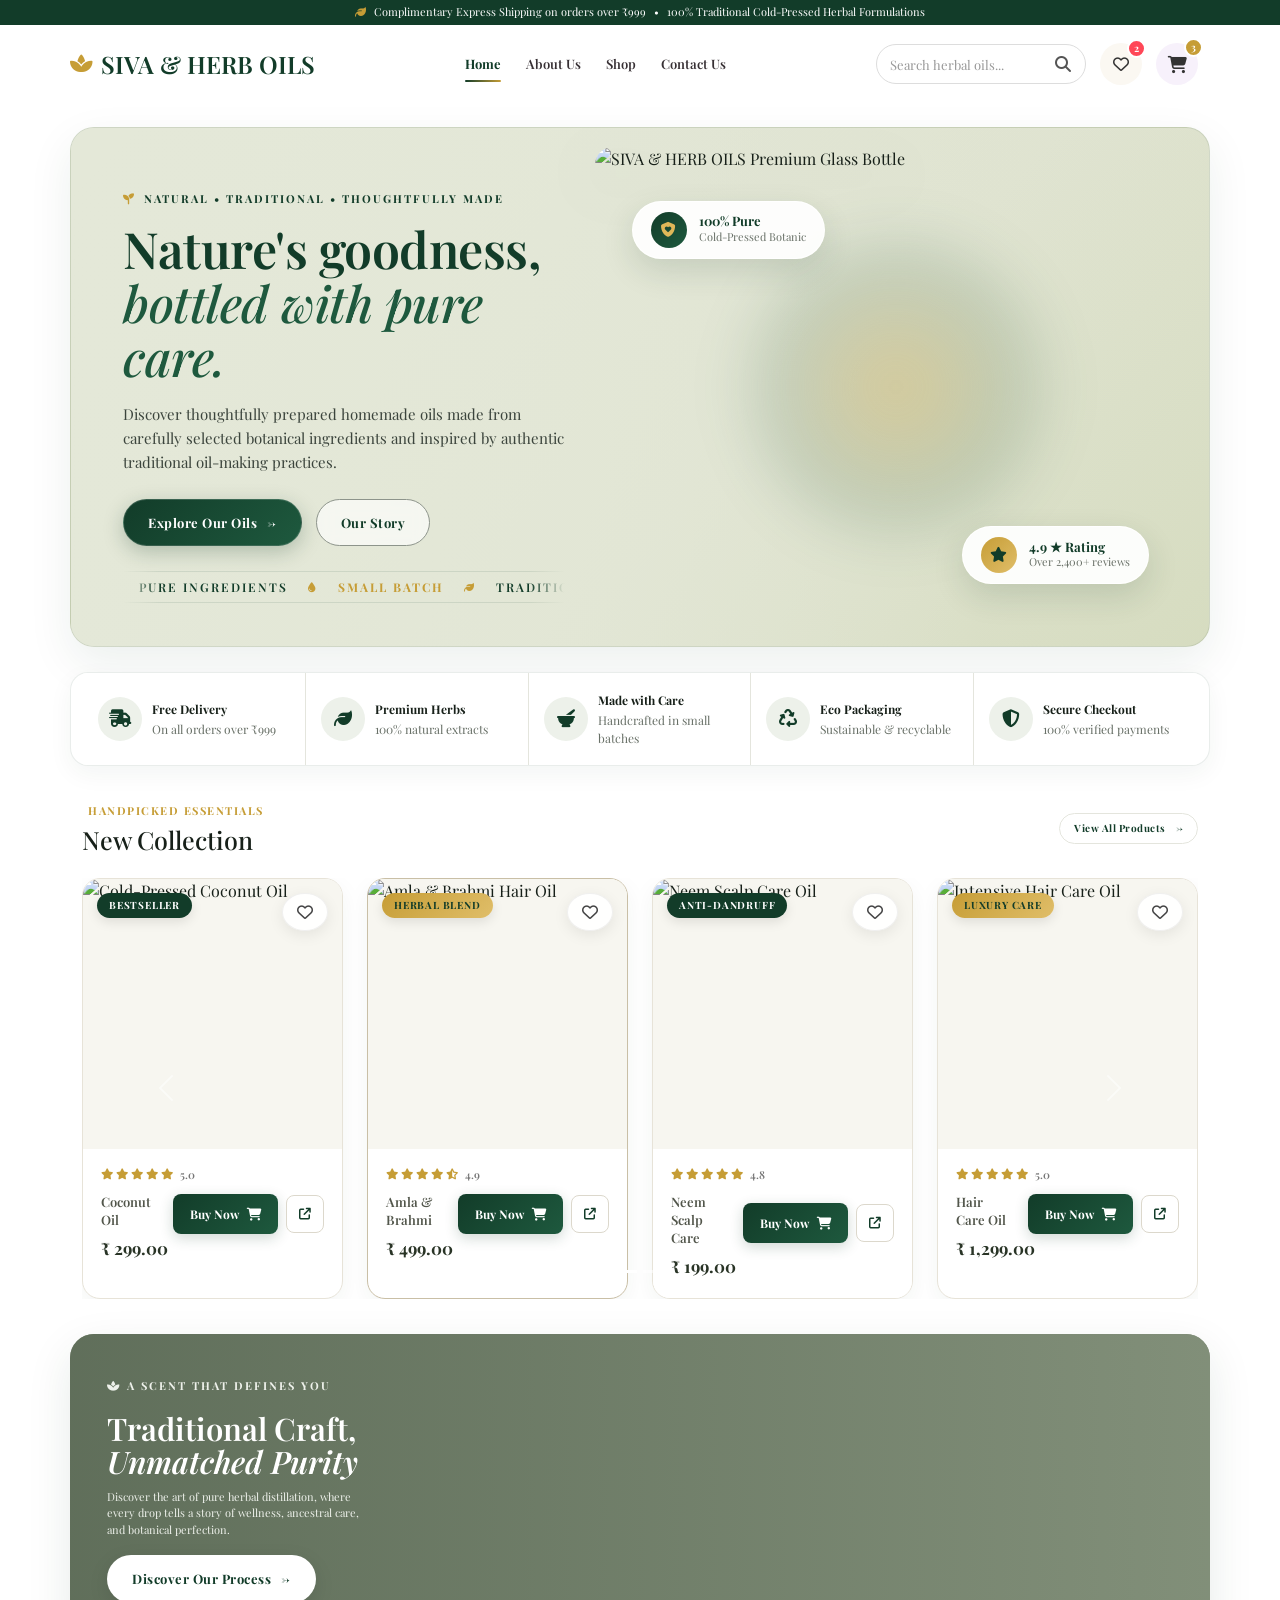
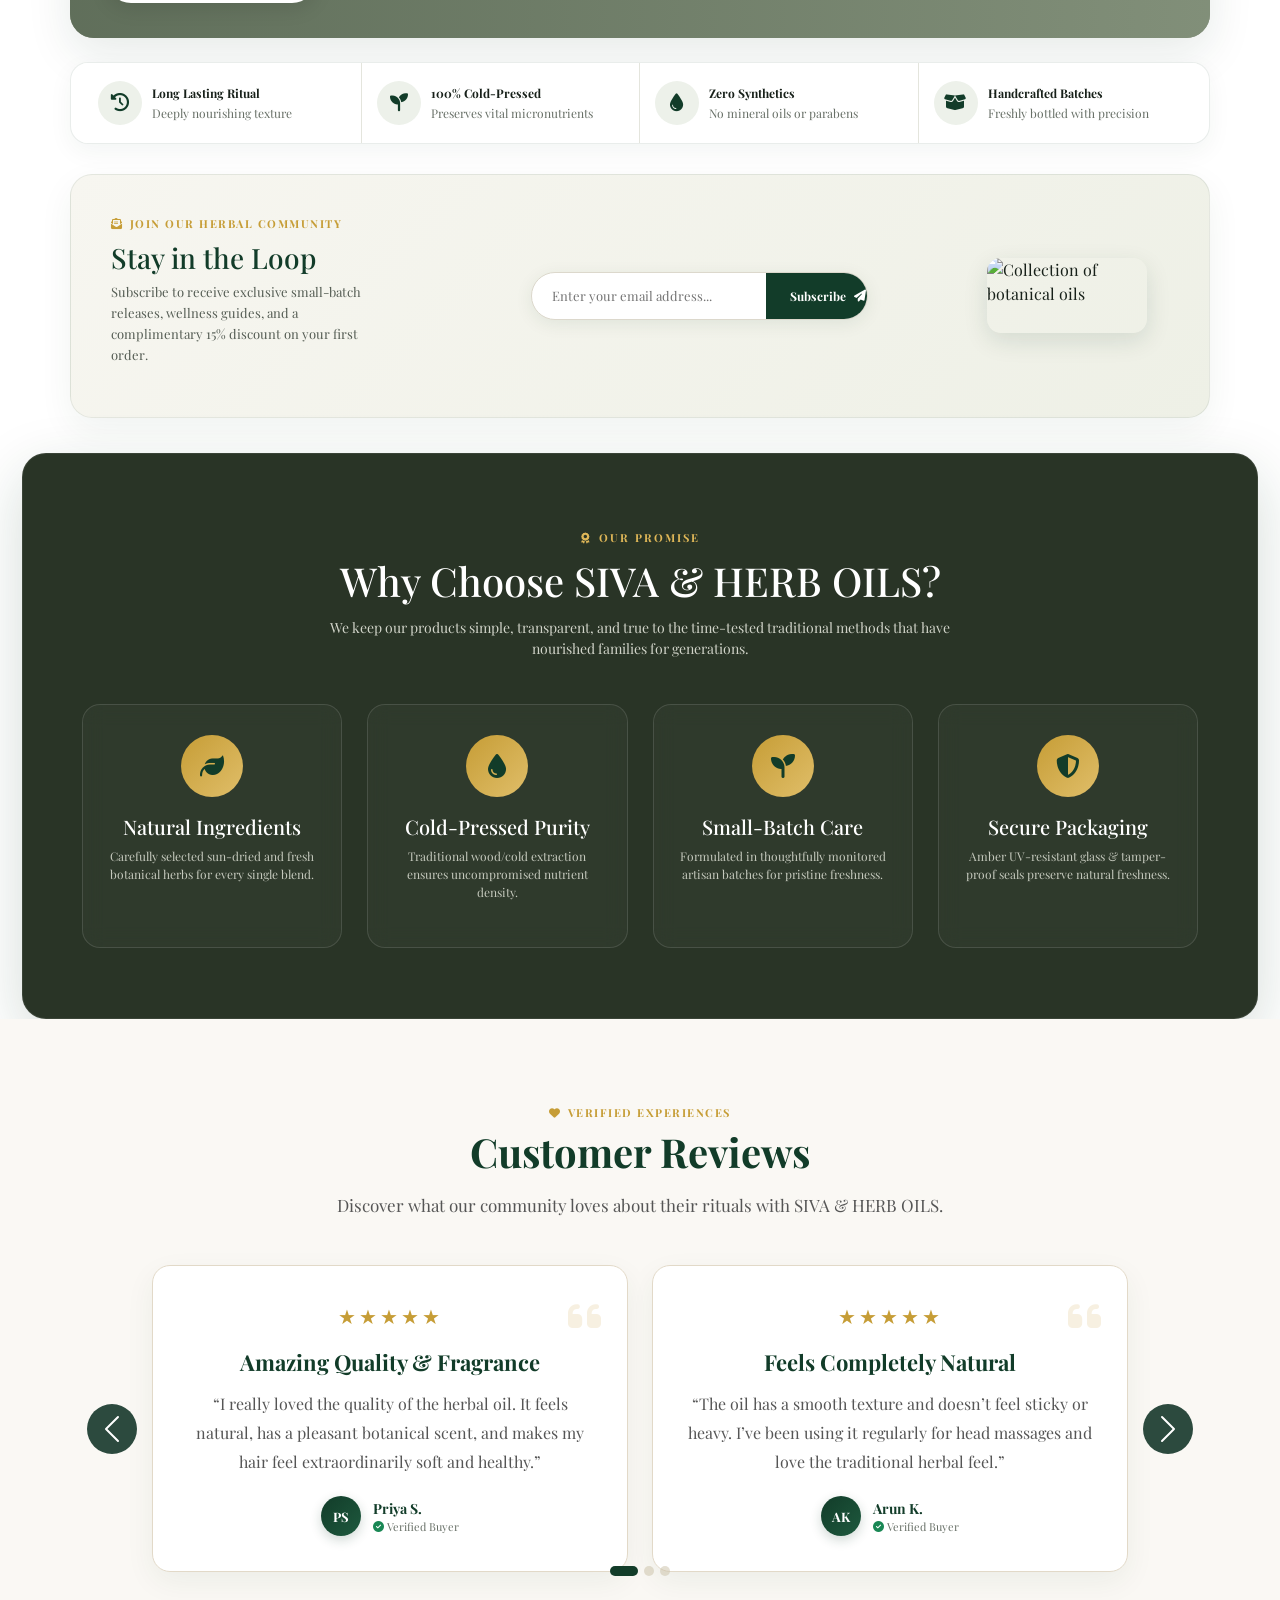
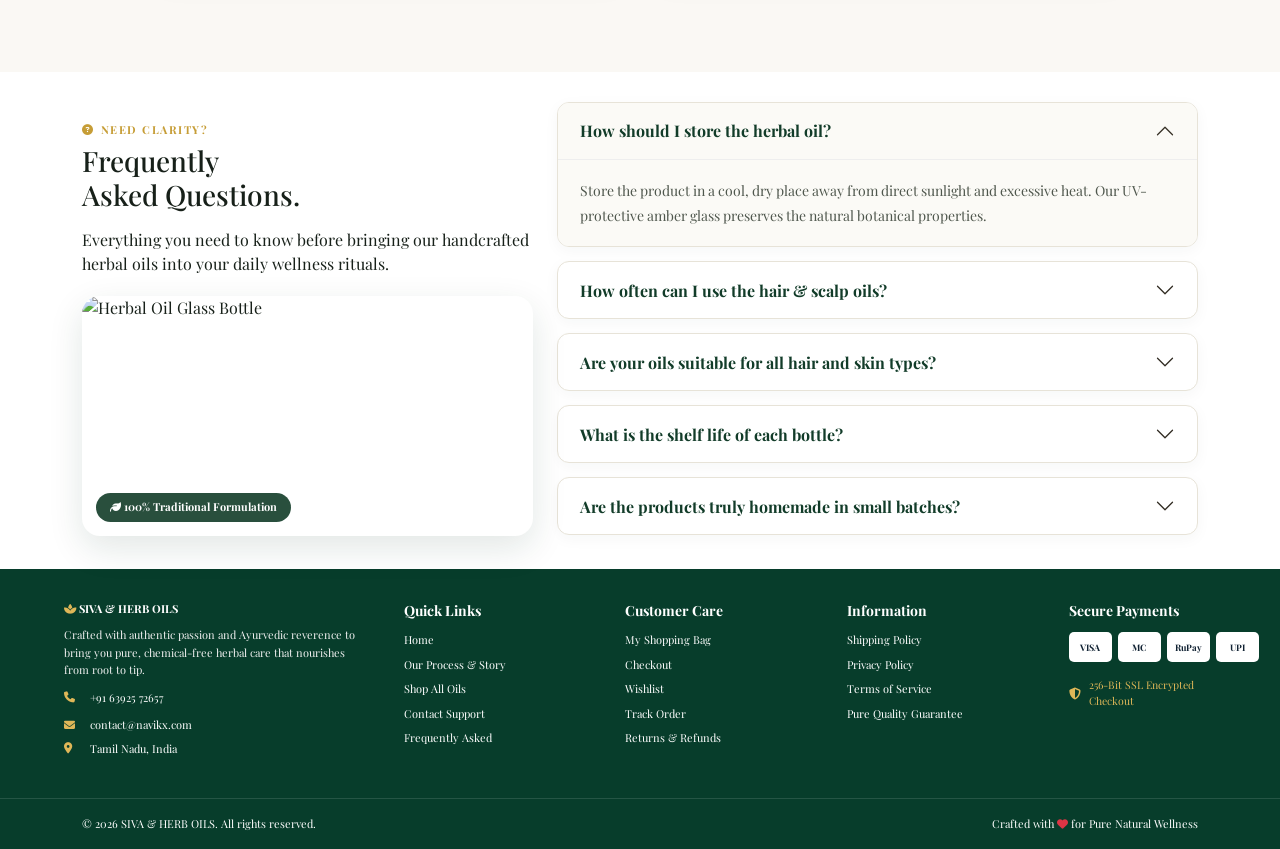
==== commit 6994f1a6: "." ====
--- a/index.html
+++ b/index.html
@@ -517,17 +517,7 @@
         </p>
         <a class="btn btn-white" href="seller.html">Discover Our Process <span class="arrow-icon">→</span></a>
       </div>
-      <div class="story-images">
-        <div class="story-img-wrap">
-          <img class="portrait" src="assets/watermarked_img_14638677125859379117.jpg" alt="Botanical herbal oil presentation" loading="lazy" />
-        </div>
-        <div class="story-img-wrap">
-          <img src="assets/story-bottle.jpg" alt="Herbal oil surrounded by fresh flowers" loading="lazy" />
-        </div>
-        <div class="story-img-wrap">
-          <img class="small-story" src="assets/story-small.jpg" alt="Amber oil extract bottle" loading="lazy" />
-        </div>
-      </div>
+      
     </section>
 
     <!-- Second Benefits Section -->
